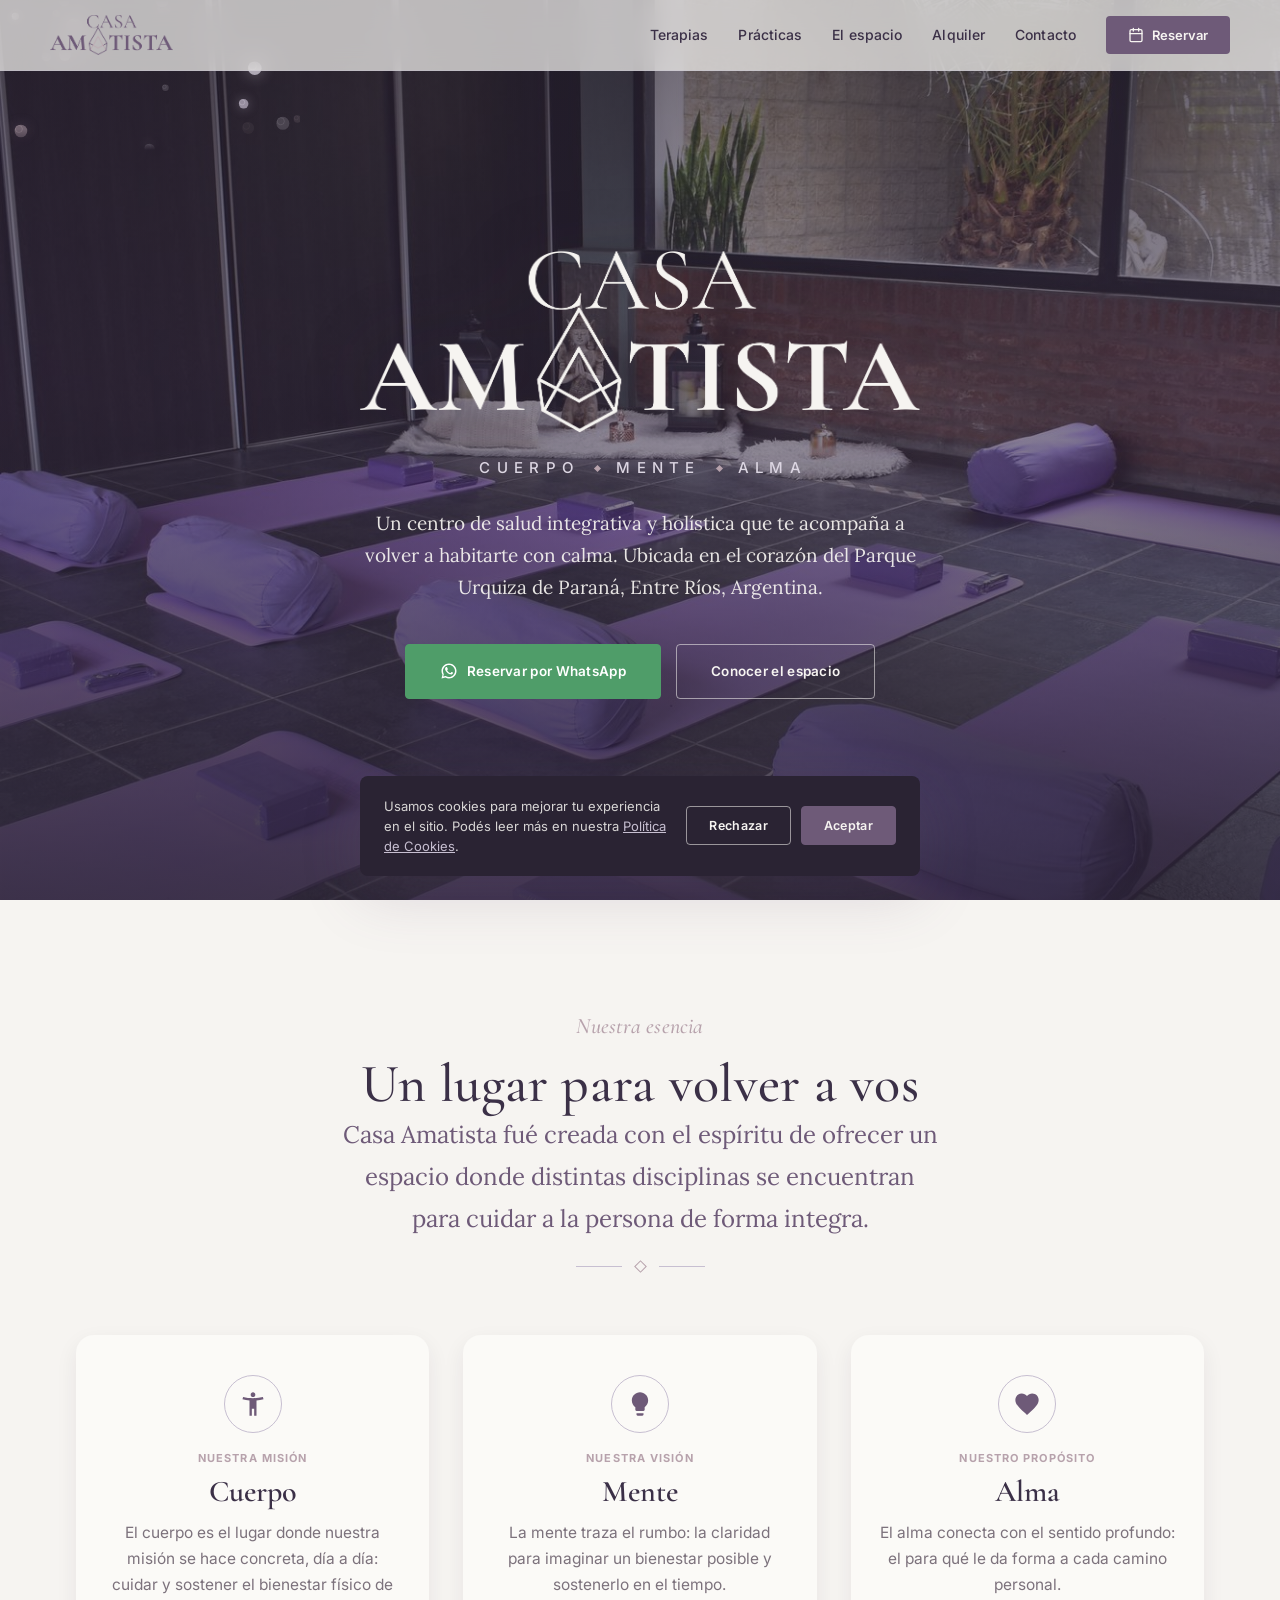
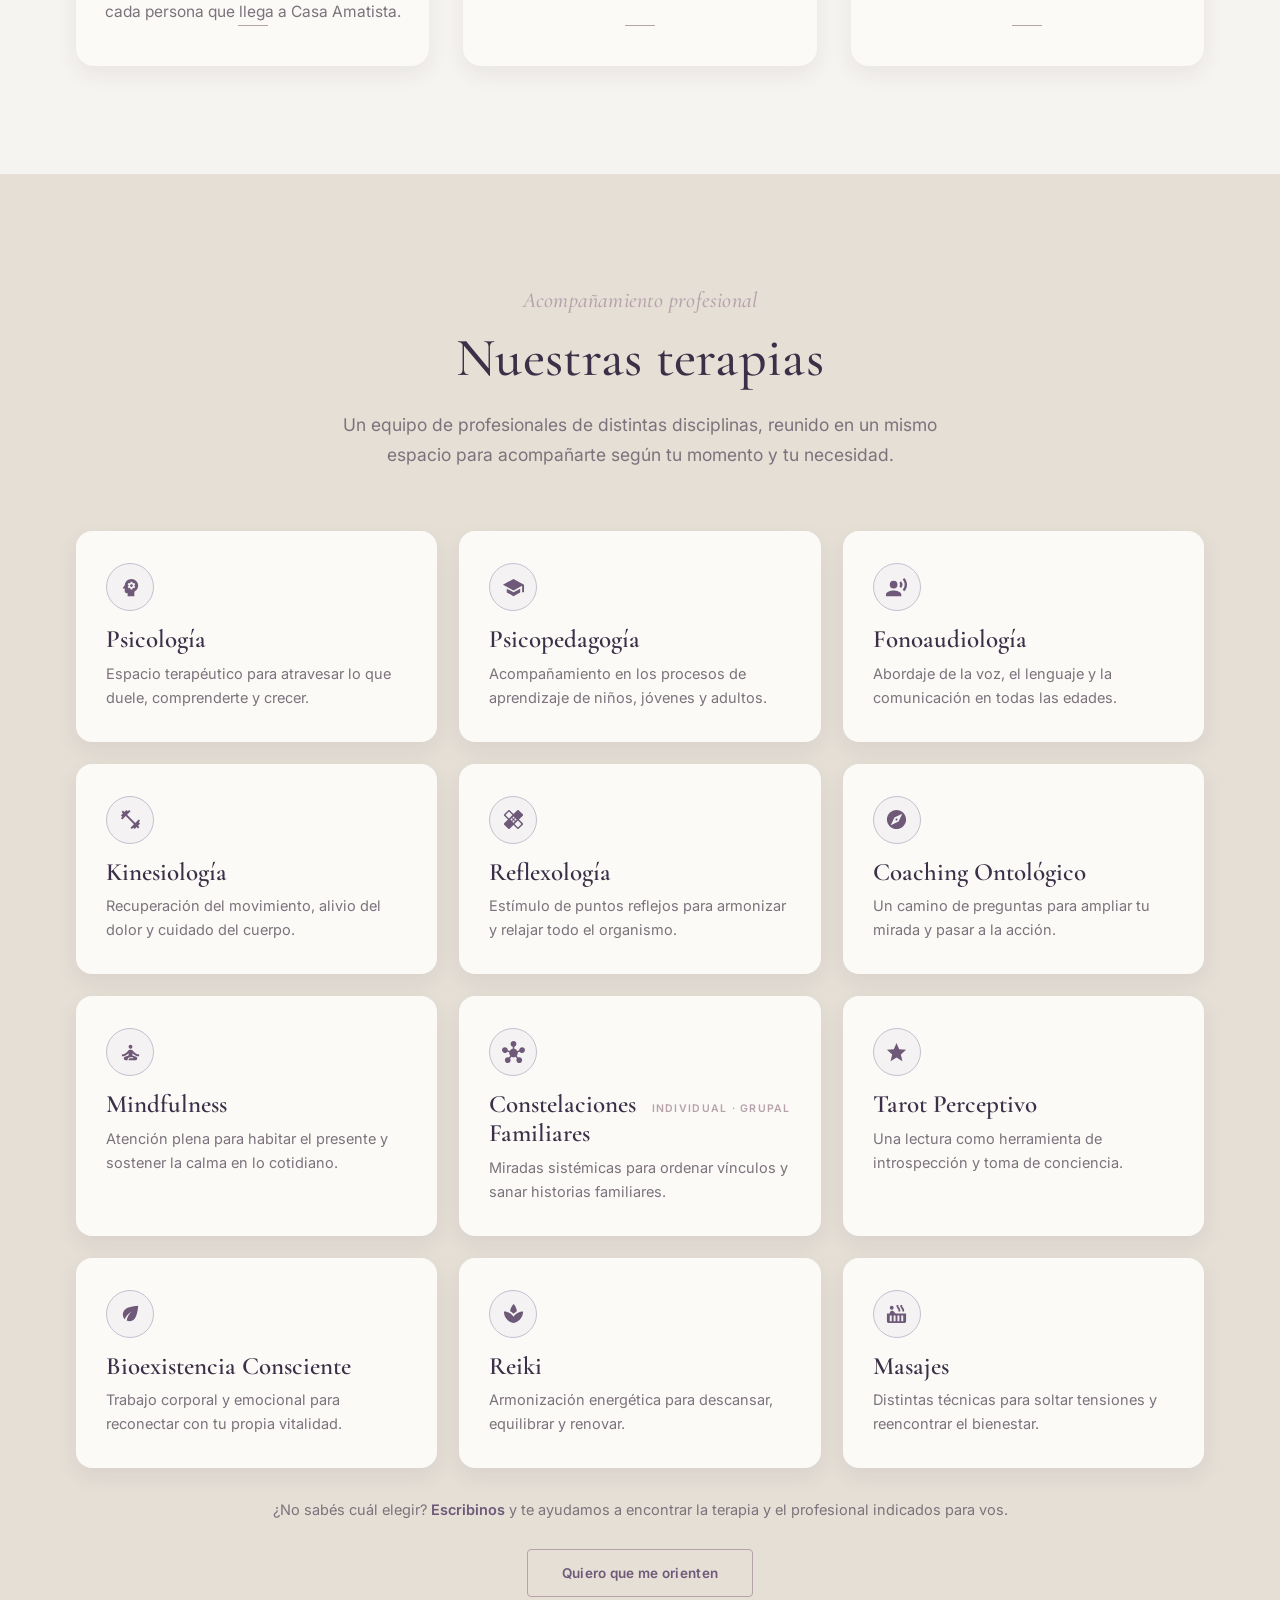
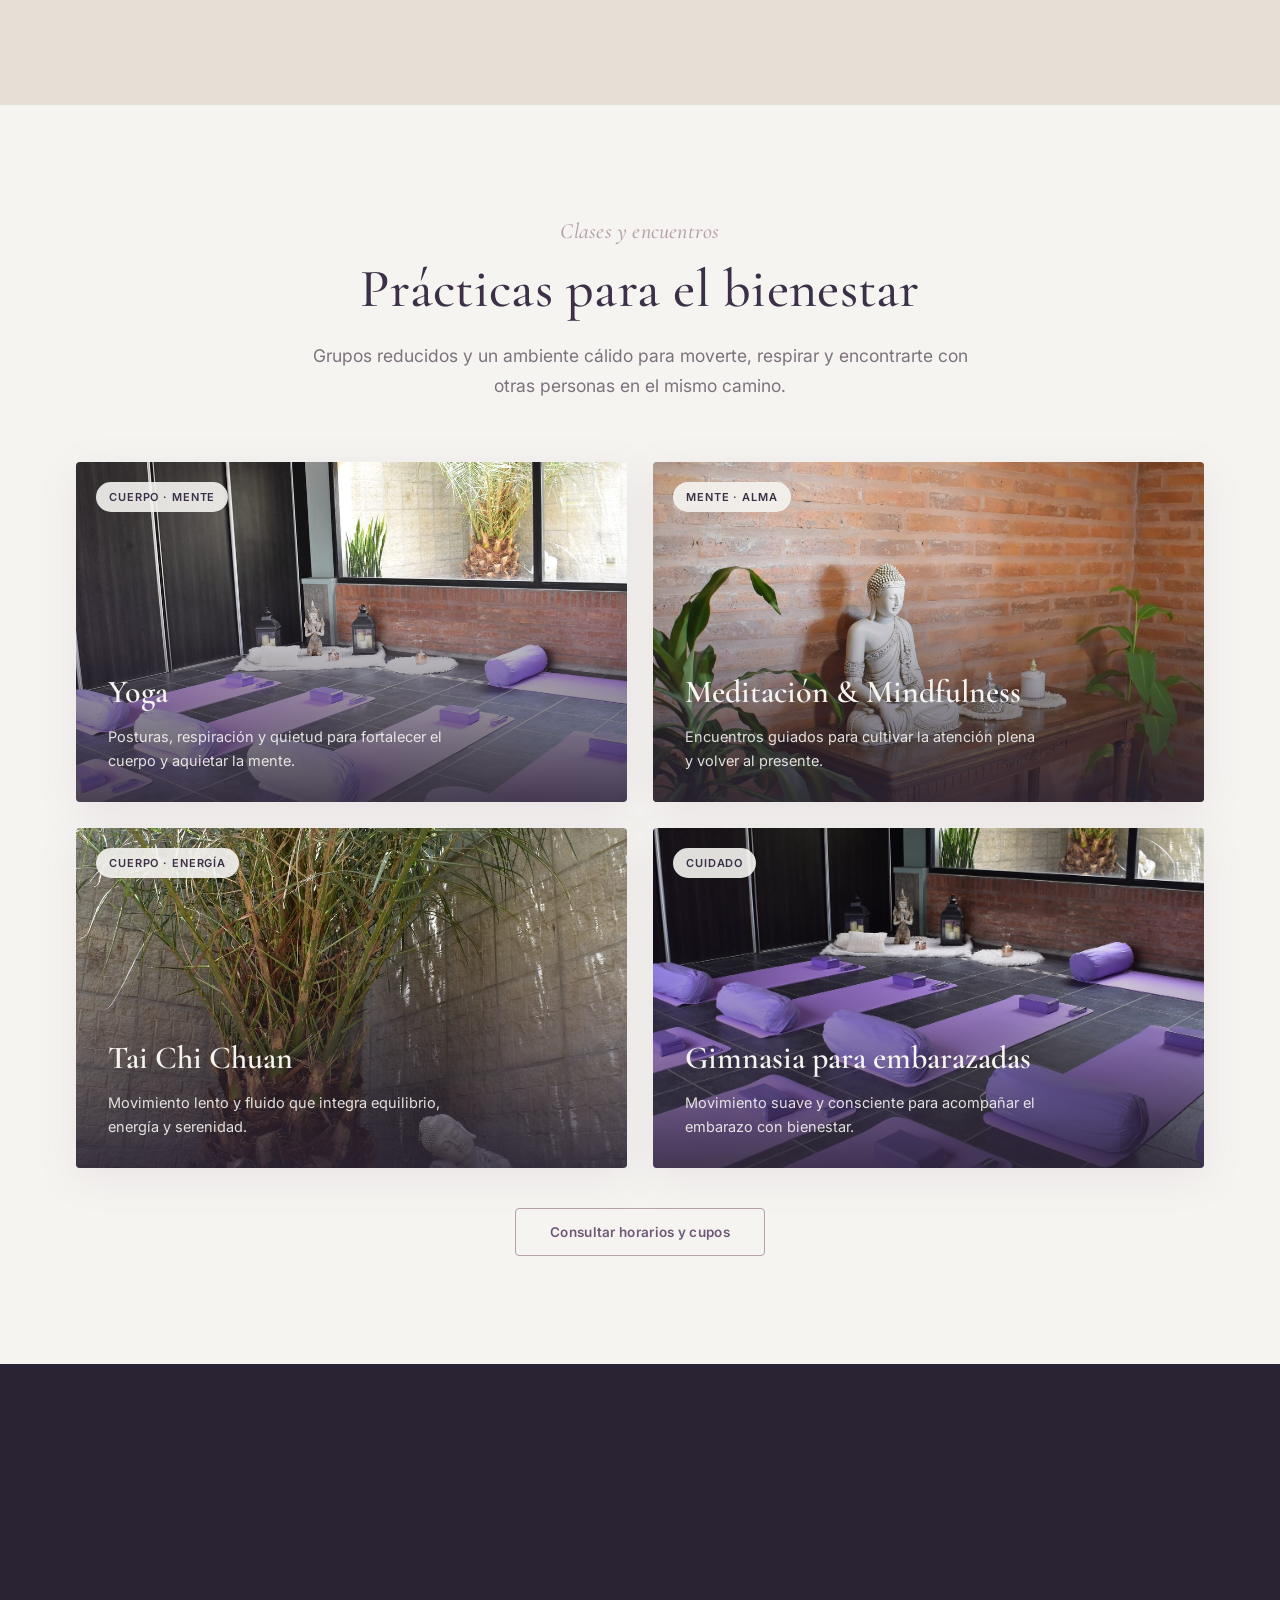
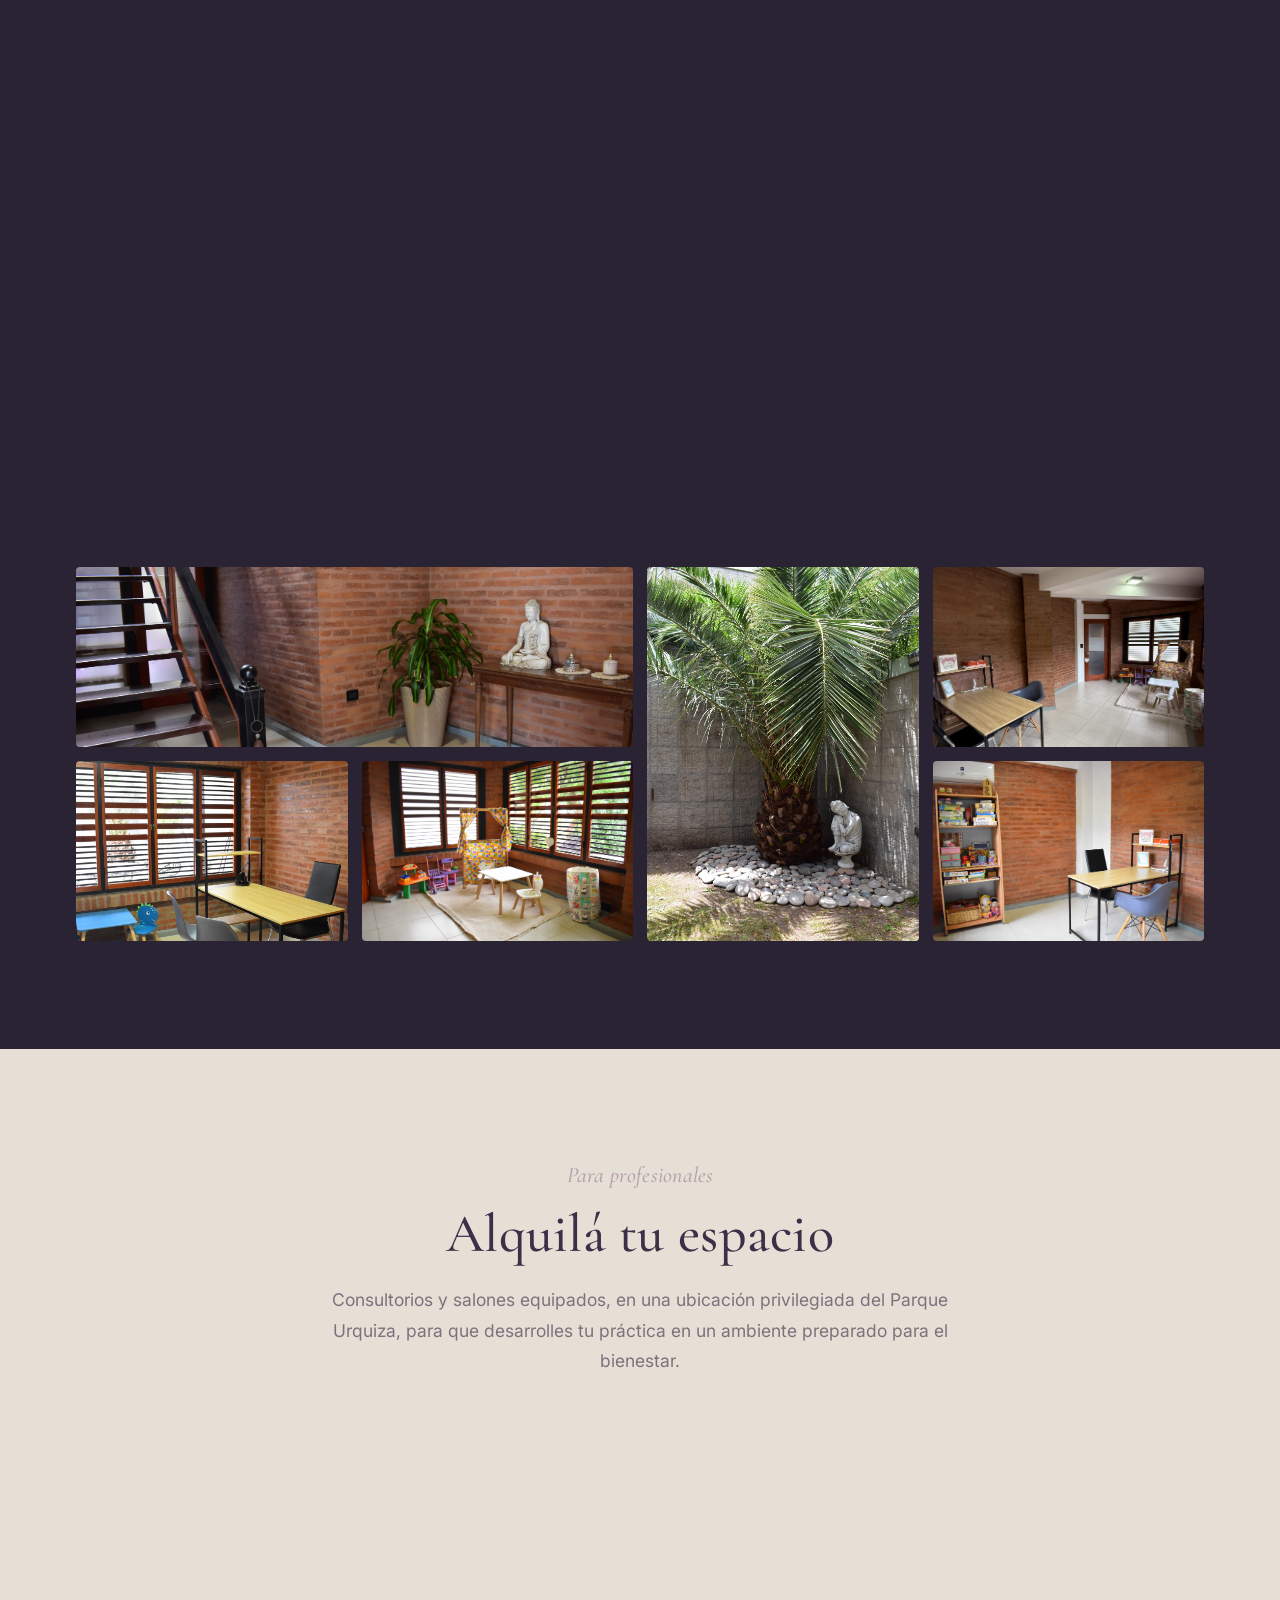
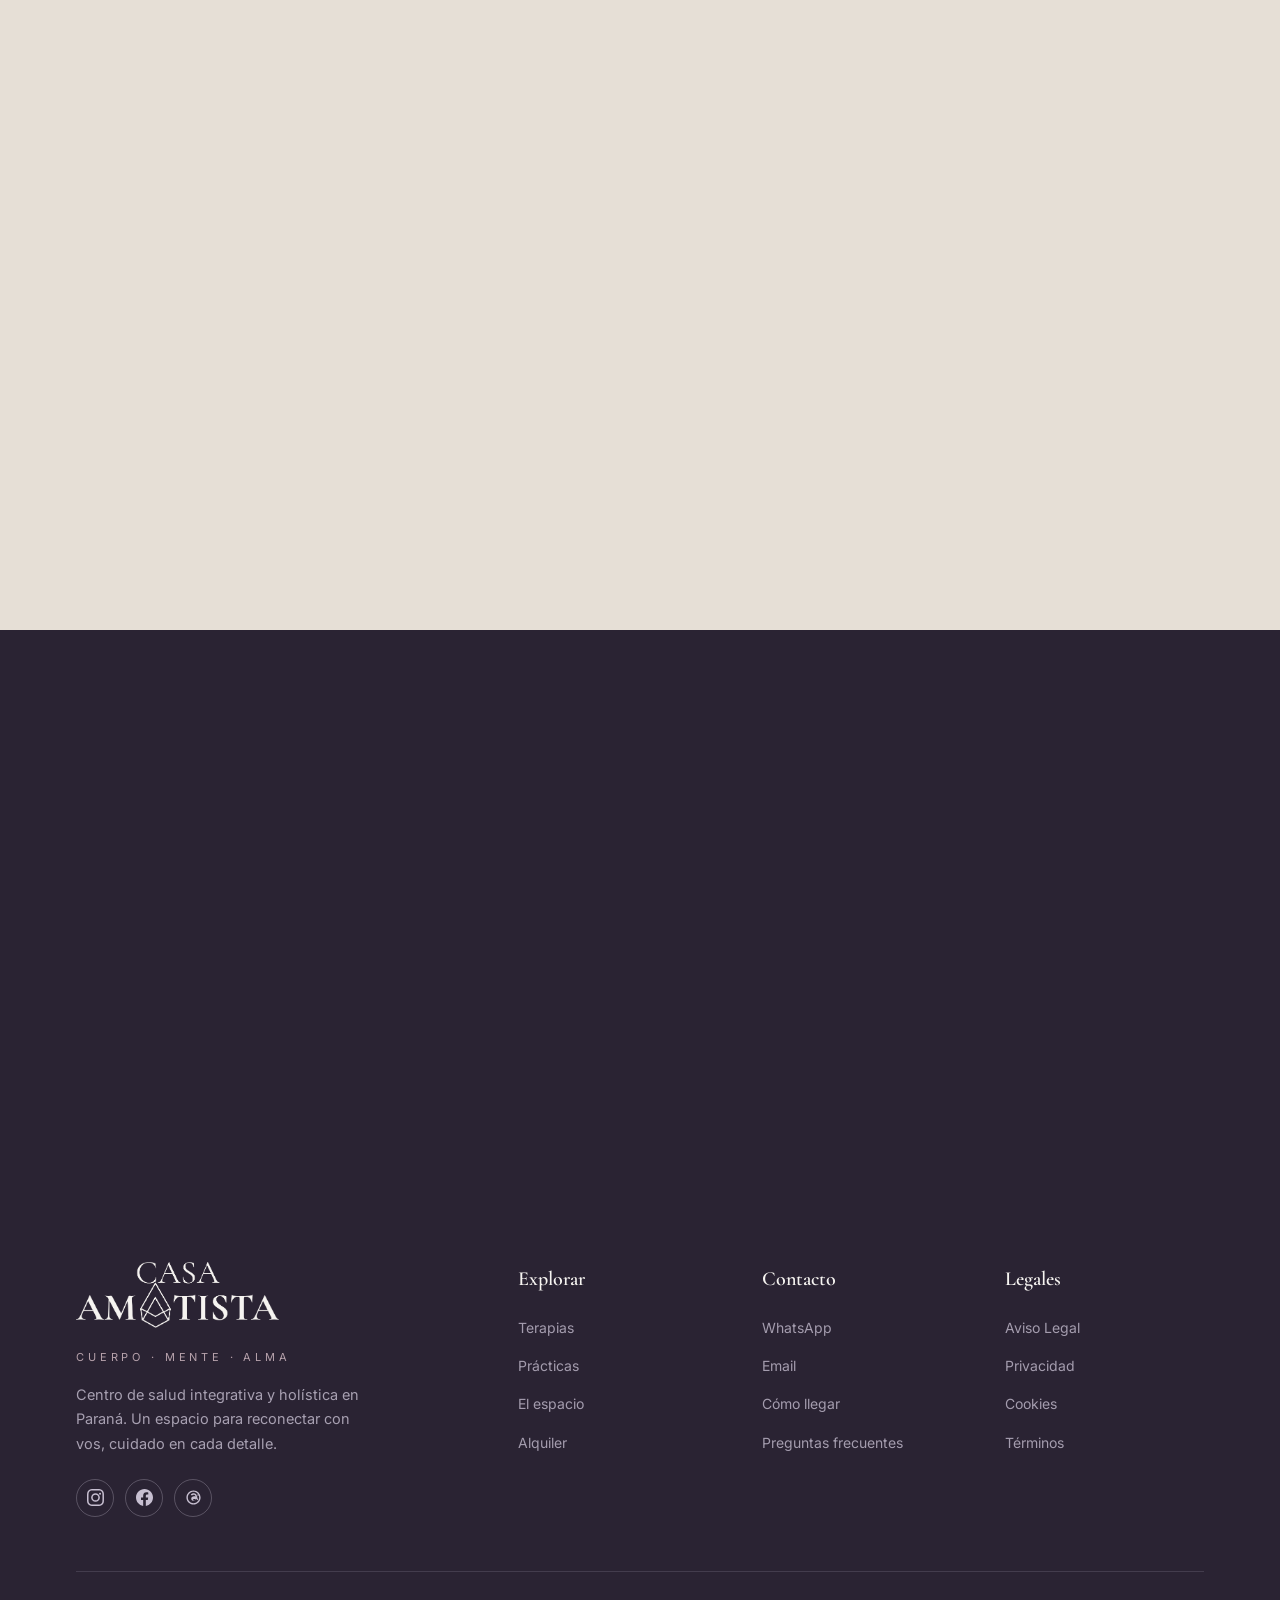
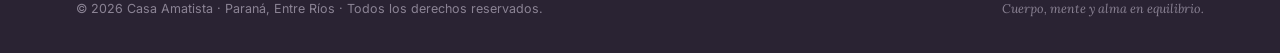
==== index.html @ 2249debf "Terapias con color de fondo unico y arreglar linea del eje que se veia como rectangulo" ====
﻿<!DOCTYPE html>
<html lang="es">
<head>
<meta charset="UTF-8">
<meta name="viewport" content="width=device-width, initial-scale=1.0">

<!-- SEO principal -->
<title>Casa Amatista · Centro de Salud Integrativa y Holística en Paraná</title>
<meta name="description" content="Casa Amatista es un espacio de salud integrativa y holística en Paraná, Entre Ríos. Terapias, yoga, meditación, tai chi y alquiler de consultorios y salones. Cuerpo · Mente · Alma.">
<meta name="author" content="Casa Amatista">
<meta name="robots" content="index, follow">
<link rel="canonical" href="https://casaamatista.org/">

<!-- Open Graph -->
<meta property="og:site_name" content="Casa Amatista">
<meta property="og:title" content="Casa Amatista · Salud Integrativa y Holística en Paraná">
<meta property="og:description" content="Un espacio para reconectar cuerpo, mente y alma. Terapias, prácticas y salones en Parque Urquiza, Paraná.">
<meta property="og:type" content="website">
<meta property="og:url" content="https://casaamatista.org/">
<meta property="og:image" content="https://casaamatista.org/assets/salon-yoga.jpg">
<meta property="og:locale" content="es_AR">

<meta name="twitter:card" content="summary_large_image">
<meta name="twitter:title" content="Casa Amatista · Salud Integrativa y Holística en Paraná">
<meta name="twitter:description" content="Un espacio para reconectar cuerpo, mente y alma. Paraná, Entre Ríos.">
<meta name="twitter:image" content="https://casaamatista.org/assets/salon-yoga.jpg">

<link rel="icon" type="image/png" href="assets/favicon.png">
<link rel="preconnect" href="https://fonts.googleapis.com">
<link rel="preconnect" href="https://fonts.gstatic.com" crossorigin>
<link href="https://fonts.googleapis.com/css2?family=Cormorant+Garamond:ital,wght@0,400;0,500;0,600;0,700;1,400;1,500&family=Lora:ital,wght@0,400;0,500;1,400;1,500&family=Inter:wght@400;500;600;700&display=swap" rel="stylesheet">
<link rel="stylesheet" href="styles.css?v=4">
<script src="https://challenges.cloudflare.com/turnstile/v0/api.js" async defer></script>

<!-- Datos estructurados -->
<script type="application/ld+json">
{
  "@context": "https://schema.org",
  "@type": ["LocalBusiness", "HealthAndBeautyBusiness"],
  "name": "Casa Amatista",
  "description": "Centro de salud integrativa y holística: terapias, prácticas (yoga, meditación, tai chi) y alquiler de consultorios y salones en Paraná, Entre Ríos.",
  "url": "https://casaamatista.org/",
  "logo": "https://casaamatista.org/assets/logo-violeta.png",
  "image": "https://casaamatista.org/assets/salon-yoga.jpg",
  "slogan": "Cuerpo · Mente · Alma",
  "telephone": "+5493434732062",
  "email": "info@casaamatista.org",
  "address": {
    "@type": "PostalAddress",
    "streetAddress": "De La Torre y Vera 1064, Parque Urquiza",
    "addressLocality": "Paraná",
    "addressRegion": "Entre Ríos",
    "addressCountry": "AR"
  },
  "areaServed": "Paraná, Entre Ríos, Argentina",
  "sameAs": [
    "https://www.instagram.com/casaamatista.parana",
    "https://www.facebook.com/casaamatista.parana",
    "https://www.threads.net/@casaamatista.parana"
  ]
}
</script>
</head>
<body>

<!-- ========== NAVBAR ========== -->
<header class="navbar" id="navbar">
  <div class="container nav-inner">
    <a href="#hero" class="nav-logo" aria-label="Casa Amatista · Inicio">
      <img src="assets/logo-violeta.png" alt="Casa Amatista">
    </a>
    <nav class="nav-links" id="navLinks" aria-label="Navegación principal">
      <a href="#terapias" class="nav-link">Terapias</a>
      <a href="#practicas" class="nav-link">Prácticas</a>
      <a href="#espacio" class="nav-link">El espacio</a>
      <a href="#alquiler" class="nav-link">Alquiler</a>
      <a href="#contacto" class="nav-link">Contacto</a>
      <button type="button" class="nav-cta js-open-contact" data-reason="reserva">
        <svg viewBox="0 0 24 24" fill="none" stroke="currentColor" stroke-width="2" stroke-linecap="round" stroke-linejoin="round"><rect x="3" y="4" width="18" height="18" rx="2"/><path d="M16 2v4M8 2v4M3 10h18"/></svg>
        Reservar
      </button>
    </nav>
    <button class="nav-toggle" id="navToggle" aria-label="Abrir menú"><span></span><span></span><span></span></button>
  </div>
</header>

<!-- ========== HERO ========== -->
<section class="hero" id="hero">
  <div class="hero-bg"><img src="assets/salon-yoga.jpg" alt="Sala de prácticas de Casa Amatista con esteras de yoga en tonos amatista"></div>
  <div class="hero-overlay"></div>
  <canvas id="petals" aria-hidden="true"></canvas>
  <div class="hero-inner">
    <img class="hero-logo" src="assets/logo-crema.png" alt="Casa Amatista">
    <div class="hero-tagline"><span>Cuerpo</span><i class="dot"></i><span>Mente</span><i class="dot"></i><span>Alma</span></div>
    <p class="hero-sub">Un centro de salud integrativa y holística que te acompaña a volver a habitarte con calma. Ubicada en el corazón del Parque Urquiza de Paraná, Entre Ríos, Argentina.</p>
    <div class="hero-ctas">
      <a class="btn btn-wa" href="https://wa.me/5493434732062?text=Hola%20Casa%20Amatista!%20Quisiera%20hacer%20una%20consulta." target="_blank" rel="noopener">
        <svg viewBox="0 0 24 24" fill="currentColor"><path d="M17.5 14.4c-.3-.2-1.7-.9-2-1-.3-.1-.5-.1-.6.2-.2.3-.7.9-.8 1-.2.2-.3.2-.6.1-.3-.2-1.2-.5-2.3-1.4-.9-.8-1.4-1.7-1.6-2-.2-.3 0-.5.1-.6.1-.1.3-.3.4-.5.1-.2.2-.3.3-.5.1-.2 0-.4 0-.5-.1-.2-.6-1.5-.9-2-.2-.5-.4-.4-.6-.4h-.5c-.2 0-.5.1-.7.3-.2.3-.9.9-.9 2.2 0 1.3.9 2.5 1.1 2.7.1.2 1.8 2.8 4.4 3.9.6.3 1.1.4 1.5.5.6.2 1.2.2 1.6.1.5-.1 1.5-.6 1.7-1.2.2-.6.2-1.1.2-1.2-.1-.1-.3-.2-.5-.3z"/><path d="M12 2C6.5 2 2 6.5 2 12c0 1.8.5 3.5 1.3 5L2 22l5.2-1.3c1.4.8 3.1 1.2 4.8 1.2 5.5 0 10-4.5 10-10S17.5 2 12 2zm0 18c-1.5 0-3-.4-4.3-1.2l-.3-.2-3.1.8.8-3-.2-.3C4.4 14.9 4 13.5 4 12c0-4.4 3.6-8 8-8s8 3.6 8 8-3.6 8-8 8z"/></svg>
        Reservar por WhatsApp
      </a>
      <a class="btn btn-ghost" href="#terapias">Conocer el espacio</a>
    </div>
  </div>
</section>

<!-- ========== FILOSOFÍA ========== -->
<section class="section filosofia" id="filosofia">
  <div class="container">
    <div class="head center reveal">
      <p class="eyebrow">Nuestra esencia</p>
      <h2 class="title">Un lugar para volver a vos</h2>
      <p class="lead-serif">Casa Amatista fué creada con el espíritu de ofrecer un espacio donde distintas disciplinas se encuentran para cuidar a la persona de forma integra.</p>
      <div class="divider-rombo" style="margin-top:22px"><span></span></div>
    </div>
    <div class="ejes">
      <button type="button" class="eje reveal" data-vmp="cuerpo">
        <div class="eje-mark"><svg viewBox="0 0 24 24" fill="currentColor"><path d="M20.5 6c-2.61.7-5.67 1-8.5 1s-5.89-.3-8.5-1L3 8c1.86.5 4 .83 6 1v13h2v-6h2v6h2V9c2-.17 4.14-.5 6-1l-.5-2zM12 6c1.1 0 2-.9 2-2s-.9-2-2-2-2 .9-2 2 .9 2 2 2z"/></svg></div>
        <span class="eje-badge">Nuestra Misión</span>
        <h3>Cuerpo</h3>
        <p>El cuerpo es el lugar donde nuestra misión se hace concreta, día a día: cuidar y sostener el bienestar físico de cada persona que llega a Casa Amatista. </p>
        <div class="eje-line"></div>
      </button>
      <button type="button" class="eje reveal" data-vmp="mente">
        <div class="eje-mark"><svg viewBox="0 0 24 24" fill="currentColor"><path d="M9 21c0 .5.4 1 1 1h4c.6 0 1-.5 1-1v-1H9v1zm3-19C8.1 2 5 5.1 5 9c0 2.4 1.2 4.5 3 5.7V17c0 .5.4 1 1 1h6c.6 0 1-.5 1-1v-2.3c1.8-1.3 3-3.4 3-5.7 0-3.9-3.1-7-7-7z"/></svg></div>
        <span class="eje-badge">Nuestra Visión</span>
        <h3>Mente</h3>
        <p>La mente traza el rumbo: la claridad para imaginar un bienestar posible y sostenerlo en el tiempo.</p>
        <div class="eje-line"></div>
      </button>
      <button type="button" class="eje reveal" data-vmp="alma">
        <div class="eje-mark"><svg viewBox="0 0 24 24" fill="currentColor"><path d="M12 21.35l-1.45-1.32C5.4 15.36 2 12.28 2 8.5 2 5.42 4.42 3 7.5 3c1.74 0 3.41.81 4.5 2.09C13.09 3.81 14.76 3 16.5 3 19.58 3 22 5.42 22 8.5c0 3.78-3.4 6.86-8.55 11.54L12 21.35z"/></svg></div>
        <span class="eje-badge">Nuestro Propósito</span>
        <h3>Alma</h3>
        <p>El alma conecta con el sentido profundo: el para qué le da forma a cada camino personal.</p>
        <div class="eje-line"></div>
      </button>
    </div>
  </div>
</section>

<!-- ========== TERAPIAS ========== -->
<section class="section section-tint" id="terapias">
  <div class="container">
    <div class="head center reveal">
      <p class="eyebrow">Acompañamiento profesional</p>
      <h2 class="title">Nuestras terapias</h2>
      <p class="lead">Un equipo de profesionales de distintas disciplinas, reunido en un mismo espacio para acompañarte según tu momento y tu necesidad.</p>
    </div>
    <div class="terapias-grid reveal">
      <button type="button" class="terapia" data-terapia="psicologia">
        <div class="terapia-icon"><svg viewBox="0 0 24 24" fill="currentColor"><path d="M13,8.57c-0.79,0-1.43,0.64-1.43,1.43s0.64,1.43,1.43,1.43s1.43-0.64,1.43-1.43S13.79,8.57,13,8.57z"/><path d="M13,3C9.25,3,6.2,5.94,6.02,9.64L4.1,12.2C3.85,12.53,4.09,13,4.5,13H6v3c0,1.1,0.9,2,2,2h1v3h7v-4.68c2.36-1.12,4-3.53,4-6.32C20,6.13,16.87,3,13,3z M16,10c0,0.13-0.01,0.26-0.02,0.39l0.83,0.66c0.08,0.06,0.1,0.16,0.05,0.25l-0.8,1.39c-0.05,0.09-0.16,0.12-0.24,0.09l-0.99-0.4c-0.21,0.16-0.43,0.29-0.67,0.39L14,13.83c-0.01,0.1-0.1,0.17-0.2,0.17h-1.6c-0.1,0-0.18-0.07-0.2-0.17l-0.15-1.06c-0.25-0.1-0.47-0.23-0.68-0.39l-0.99,0.4c-0.09,0.03-0.2,0-0.25-0.09l-0.8-1.39c-0.05-0.08-0.03-0.19,0.05-0.25l0.84-0.66C10.01,10.26,10,10.13,10,10c0-0.13,0.02-0.27,0.04-0.39L9.19,8.95c-0.08-0.06-0.1-0.16-0.05-0.26l0.8-1.38c0.05-0.09,0.15-0.12,0.24-0.09l1,0.4c0.2-0.15,0.43-0.29,0.67-0.39l0.15-1.06C12.02,6.07,12.1,6,12.2,6h1.6c0.1,0,0.18,0.07,0.2,0.17l0.15,1.06c0.24,0.1,0.46,0.23,0.67,0.39l1-0.4c0.09-0.03,0.2,0,0.24,0.09l0.8,1.38c0.05,0.09,0.03,0.2-0.05,0.26l-0.85,0.66C15.99,9.73,16,9.86,16,10z"/></svg></div>
        <div class="terapia-top"><h3>Psicología</h3></div>
        <p>Espacio terapéutico para atravesar lo que duele, comprenderte y crecer.</p>
      </button>
      <button type="button" class="terapia" data-terapia="psicopedagogia">
        <div class="terapia-icon"><svg viewBox="0 0 24 24" fill="currentColor"><path d="M5 13.18v4L12 21l7-3.82v-4L12 17l-7-3.82zM12 3L1 9l11 6 9-4.91V17h2V9L12 3z"/></svg></div>
        <div class="terapia-top"><h3>Psicopedagogía</h3></div>
        <p>Acompañamiento en los procesos de aprendizaje de niños, jóvenes y adultos.</p>
      </button>
      <button type="button" class="terapia" data-terapia="fonoaudiologia">
        <div class="terapia-icon"><svg viewBox="0 0 24 24" fill="currentColor"><circle cx="9" cy="9" r="4"/><path d="M9 15c-2.67 0-8 1.34-8 4v2h16v-2c0-2.66-5.33-4-8-4zm7.76-9.64l-1.68 1.69c.84 1.18.84 2.71 0 3.89l1.68 1.69c2.02-2.02 2.02-5.07 0-7.27zM20.07 2l-1.63 1.63c2.77 3.02 2.77 7.56 0 10.74L20.07 16c3.9-3.89 3.91-9.95 0-14z"/></svg></div>
        <div class="terapia-top"><h3>Fonoaudiología</h3></div>
        <p>Abordaje de la voz, el lenguaje y la comunicación en todas las edades.</p>
      </button>
      <button type="button" class="terapia" data-terapia="kinesiologia">
        <div class="terapia-icon"><svg viewBox="0 0 24 24" fill="currentColor"><path d="M20.57 14.86L22 13.43 20.57 12 17 15.57 8.43 7 12 3.43 10.57 2 9.14 3.43 7.71 2 5.57 4.14 4.14 2.71 2.71 4.14l1.43 1.43L2 7.71l1.43 1.43L2 10.57 3.43 12 7 8.43 15.57 17 12 20.57 13.43 22l1.43-1.43L16.29 22l2.14-2.14 1.43 1.43 1.43-1.43-1.43-1.43L22 16.29z"/></svg></div>
        <div class="terapia-top"><h3>Kinesiología</h3></div>
        <p>Recuperación del movimiento, alivio del dolor y cuidado del cuerpo.</p>
      </button>
      <button type="button" class="terapia" data-terapia="reflexologia">
        <div class="terapia-icon"><svg viewBox="0 0 24 24" fill="currentColor"><path d="M17.73 12.02l3.98-3.98c.39-.39.39-1.02 0-1.41l-4.34-4.34c-.39-.39-1.02-.39-1.41 0l-3.98 3.98L8 2.29C7.8 2.1 7.55 2 7.29 2c-.25 0-.51.1-.7.29L2.25 6.63c-.39.39-.39 1.02 0 1.41l3.98 3.98L2.25 16c-.39.39-.39 1.02 0 1.41l4.34 4.34c.39.39 1.02.39 1.41 0l3.98-3.98 3.98 3.98c.2.2.45.29.71.29.26 0 .51-.1.71-.29l4.34-4.34c.39-.39.39-1.02 0-1.41l-3.99-3.98zM12 9c.55 0 1 .45 1 1s-.45 1-1 1-1-.45-1-1 .45-1 1-1zm-4.71 1.96L3.66 7.34l3.63-3.63 3.62 3.62-3.62 3.63zM10 13c-.55 0-1-.45-1-1s.45-1 1-1 1 .45 1 1-.45 1-1 1zm2 2c-.55 0-1-.45-1-1s.45-1 1-1 1 .45 1 1-.45 1-1 1zm2-4c.55 0 1 .45 1 1s-.45 1-1 1-1-.45-1-1 .45-1 1-1zm2.66 9.34l-3.63-3.62 3.63-3.63 3.62 3.62-3.62 3.63z"/></svg></div>
        <div class="terapia-top"><h3>Reflexología</h3></div>
        <p>Estímulo de puntos reflejos para armonizar y relajar todo el organismo.</p>
      </button>
      <button type="button" class="terapia" data-terapia="coaching">
        <div class="terapia-icon"><svg viewBox="0 0 24 24" fill="currentColor"><path d="M12 10.9c-.61 0-1.1.49-1.1 1.1s.49 1.1 1.1 1.1c.61 0 1.1-.49 1.1-1.1s-.49-1.1-1.1-1.1zM12 2C6.48 2 2 6.48 2 12s4.48 10 10 10 10-4.48 10-10S17.52 2 12 2zm2.19 12.19L6 18l3.81-8.19L18 6l-3.81 8.19z"/></svg></div>
        <div class="terapia-top"><h3>Coaching Ontológico</h3></div>
        <p>Un camino de preguntas para ampliar tu mirada y pasar a la acción.</p>
      </button>
      <button type="button" class="terapia" data-terapia="mindfulness">
        <div class="terapia-icon"><svg viewBox="0 0 24 24" fill="currentColor"><circle cx="12" cy="6" r="2"/><path d="M21,16v-2c-2.24,0-4.16-0.96-5.6-2.68l-1.34-1.6C13.68,9.26,13.12,9,12.53,9h-1.05c-0.59,0-1.15,0.26-1.53,0.72l-1.34,1.6C7.16,13.04,5.24,14,3,14v2c2.77,0,5.19-1.17,7-3.25V15l-3.88,1.55C5.45,16.82,5,17.48,5,18.21C5,19.2,5.8,20,6.79,20H9v-0.5c0-1.38,1.12-2.5,2.5-2.5h3c0.28,0,0.5,0.22,0.5,0.5S14.78,18,14.5,18h-3c-0.83,0-1.5,0.67-1.5,1.5V20h7.21C18.2,20,19,19.2,19,18.21c0-0.73-0.45-1.39-1.12-1.66L14,15v-2.25C15.81,14.83,18.23,16,21,16z"/></svg></div>
        <div class="terapia-top"><h3>Mindfulness</h3></div>
        <p>Atención plena para habitar el presente y sostener la calma en lo cotidiano.</p>
      </button>
      <button type="button" class="terapia" data-terapia="constelaciones">
        <div class="terapia-icon"><svg viewBox="0 0 24 24" fill="currentColor"><path d="M8.4,18.2C8.78,18.7,9,19.32,9,20c0,1.66-1.34,3-3,3s-3-1.34-3-3s1.34-3,3-3c0.44,0,0.85,0.09,1.23,0.26l1.41-1.77c-0.92-1.03-1.29-2.39-1.09-3.69l-2.03-0.68C4.98,11.95,4.06,12.5,3,12.5c-1.66,0-3-1.34-3-3s1.34-3,3-3s3,1.34,3,3c0,0.07,0,0.14-0.01,0.21l2.03,0.68c0.64-1.21,1.82-2.09,3.22-2.32l0-2.16C9.96,5.57,9,4.4,9,3c0-1.66,1.34-3,3-3s3,1.34,3,3c0,1.4-0.96,2.57-2.25,2.91v2.16c1.4,0.23,2.58,1.11,3.22,2.32l2.03-0.68C18,9.64,18,9.57,18,9.5c0-1.66,1.34-3,3-3s3,1.34,3,3s-1.34,3-3,3c-1.06,0-1.98-0.55-2.52-1.37l-2.03,0.68c0.2,1.29-0.16,2.65-1.09,3.69l1.41,1.77C17.15,17.09,17.56,17,18,17c1.66,0,3,1.34,3,3s-1.34,3-3,3s-3-1.34-3-3c0-0.68,0.22-1.3,0.6-1.8l-1.41-1.77c-1.35,0.75-3.01,0.76-4.37,0L8.4,18.2z"/></svg></div>
        <div class="terapia-top"><h3>Constelaciones Familiares</h3><span class="modo">Individual · Grupal</span></div>
        <p>Miradas sistémicas para ordenar vínculos y sanar historias familiares.</p>
      </button>
      <button type="button" class="terapia" data-terapia="tarot">
        <div class="terapia-icon"><svg viewBox="0 0 24 24" fill="currentColor"><path d="M12 17.27L18.18 21l-1.64-7.03L22 9.24l-7.19-.61L12 2 9.19 8.63 2 9.24l5.46 4.73L5.82 21z"/></svg></div>
        <div class="terapia-top"><h3>Tarot Perceptivo</h3></div>
        <p>Una lectura como herramienta de introspección y toma de conciencia.</p>
      </button>
      <button type="button" class="terapia" data-terapia="bioexistencia">
        <div class="terapia-icon"><svg viewBox="0 0 24 24" fill="currentColor"><path d="M6.05,8.05c-2.73,2.73-2.73,7.15-0.02,9.88c1.47-3.4,4.09-6.24,7.36-7.93c-2.77,2.34-4.71,5.61-5.39,9.32c2.6,1.23,5.8,0.78,7.95-1.37C19.43,14.47,20,4,20,4S9.53,4.57,6.05,8.05z"/></svg></div>
        <div class="terapia-top"><h3>Bioexistencia Consciente</h3></div>
        <p>Trabajo corporal y emocional para reconectar con tu propia vitalidad.</p>
      </button>
      <button type="button" class="terapia" data-terapia="reiki">
        <div class="terapia-icon"><svg viewBox="0 0 24 24" fill="currentColor"><path d="M8.55 12c-1.07-.71-2.25-1.27-3.53-1.61 1.28.34 2.46.9 3.53 1.61zm10.43-1.61c-1.29.34-2.49.91-3.57 1.64 1.08-.73 2.28-1.3 3.57-1.64z"/><path d="M15.49 9.63c-.18-2.79-1.31-5.51-3.43-7.63-2.14 2.14-3.32 4.86-3.55 7.63 1.28.68 2.46 1.56 3.49 2.63 1.03-1.06 2.21-1.94 3.49-2.63zm-6.5 2.65c-.14-.1-.3-.19-.45-.29.15.11.31.19.45.29zm6.42-.25c-.13.09-.27.16-.4.26.13-.1.27-.17.4-.26zM12 15.45C9.85 12.17 6.18 10 2 10c0 5.32 3.36 9.82 8.03 11.49.63.23 1.29.4 1.97.51.68-.12 1.33-.29 1.97-.51C18.64 19.82 22 15.32 22 10c-4.18 0-7.85 2.17-10 5.45z"/></svg></div>
        <div class="terapia-top"><h3>Reiki</h3></div>
        <p>Armonización energética para descansar, equilibrar y renovar.</p>
      </button>
      <button type="button" class="terapia" data-terapia="masajes">
        <div class="terapia-icon"><svg viewBox="0 0 24 24" fill="currentColor"><circle cx="7" cy="6" r="2"/><path d="M11.15 12c-.31-.22-.59-.46-.82-.72l-1.4-1.55c-.19-.21-.43-.38-.69-.5-.29-.14-.62-.23-.96-.23h-.03C6.01 9 5 10.01 5 11.25V12H2v8c0 1.1.9 2 2 2h16c1.1 0 2-.9 2-2v-8H11.15zM7 20H5v-6h2v6zm4 0H9v-6h2v6zm4 0h-2v-6h2v6zm4 0h-2v-6h2v6zm-.35-14.14l-.07-.07c-.57-.62-.82-1.41-.67-2.2L18 3h-1.89l-.06.43c-.2 1.36.27 2.71 1.3 3.72l.07.06c.57.62.82 1.41.67 2.2l-.11.59h1.91l.06-.43c.21-1.36-.27-2.71-1.3-3.71zm-4 0l-.07-.07c-.57-.62-.82-1.41-.67-2.2L14 3h-1.89l-.06.43c-.2 1.36.27 2.71 1.3 3.72l.07.06c.57.62.82 1.41.67 2.2l-.11.59h1.91l.06-.43c.21-1.36-.27-2.71-1.3-3.71z"/></svg></div>
        <div class="terapia-top"><h3>Masajes</h3></div>
        <p>Distintas técnicas para soltar tensiones y reencontrar el bienestar.</p>
      </button>
    </div>
    <p class="terapias-note">¿No sabés cuál elegir? <strong>Escribinos</strong> y te ayudamos a encontrar la terapia y el profesional indicados para vos.</p>
    <div class="center" style="margin-top:26px">
      <button type="button" class="btn btn-outline js-open-contact" data-reason="terapia">Quiero que me orienten</button>
    </div>
  </div>
</section>

<!-- ========== PRÁCTICAS ========== -->
<section class="section practicas" id="practicas">
  <div class="container">
    <div class="head center reveal">
      <p class="eyebrow">Clases y encuentros</p>
      <h2 class="title">Prácticas para el bienestar</h2>
      <p class="lead">Grupos reducidos y un ambiente cálido para moverte, respirar y encontrarte con otras personas en el mismo camino.</p>
    </div>
    <div class="practicas-grid reveal">
      <article class="practica">
        <img src="assets/salon-yoga-2.jpg" alt="Sala de yoga de Casa Amatista">
        <span class="practica-tag">Cuerpo · Mente</span>
        <div class="practica-body">
          <h3>Yoga</h3>
          <p>Posturas, respiración y quietud para fortalecer el cuerpo y aquietar la mente.</p>
        </div>
      </article>
      <article class="practica">
        <img src="assets/buda.jpg" alt="Rincón de meditación con figura de Buda">
        <span class="practica-tag">Mente · Alma</span>
        <div class="practica-body">
          <h3>Meditación &amp; Mindfulness</h3>
          <p>Encuentros guiados para cultivar la atención plena y volver al presente.</p>
        </div>
      </article>
      <article class="practica">
        <img src="assets/patio-zen-2.jpg" alt="Patio Zen de Casa Amatista">
        <span class="practica-tag">Cuerpo · Energía</span>
        <div class="practica-body">
          <h3>Tai Chi Chuan</h3>
          <p>Movimiento lento y fluido que integra equilibrio, energía y serenidad.</p>
        </div>
      </article>
      <article class="practica">
        <img src="assets/salon-yoga.jpg" alt="Salón amplio de Casa Amatista para prácticas">
        <span class="practica-tag">Cuidado</span>
        <div class="practica-body">
          <h3>Gimnasia para embarazadas</h3>
          <p>Movimiento suave y consciente para acompañar el embarazo con bienestar.</p>
        </div>
      </article>
    </div>
    <div class="center" style="margin-top:40px">
      <button type="button" class="btn btn-outline js-open-contact" data-reason="practica">Consultar horarios y cupos</button>
    </div>
  </div>
</section>

<!-- ========== EL ESPACIO ========== -->
<section class="section section-dark espacio" id="espacio">
  <div class="container">
    <div class="espacio-intro">
      <div class="reveal">
        <p class="eyebrow">El espacio</p>
        <h2 class="title">Una casa creada para el encuentro</h2>
        <p class="lead">Paredes de ladrillo, luz natural, plantas y rincones de meditación. Cada ambiente de Casa Amatista fue cuidado para que se sientan en calma desde que llegan. Nuestro Patio Zen invita a la pausa.</p>
        <div class="hero-ctas" style="margin-top:32px">
          <a href="https://wa.me/5493434732062?text=Hola!%20Quisiera%20conocer%20Casa%20Amatista." target="_blank" rel="noopener" class="btn btn-ghost">Agendá una visita</a>
        </div>
      </div>
      <figure class="espacio-feature reveal">
        <img src="assets/diosa.jpg" alt="Rincón espiritual con figura en actitud de oración y velas">
        <figcaption>Rincones para respirar, dentro de la casa.</figcaption>
      </figure>
    </div>
    <div class="gallery reveal">
      <figure class="wide">
        <img src="assets/hall-buda.jpg" alt="Hall de entrada de Casa Amatista con escalera y consola con figura de Buda">
        <figcaption>Hall de entrada</figcaption>
      </figure>
      <figure class="tall">
        <img src="assets/patio-zen-1.jpg" alt="Patio Zen con palmera y camino de piedras">
        <figcaption>Patio Zen</figcaption>
      </figure>
      <figure>
        <img src="assets/consultorio-a1.jpg" alt="Consultorio de Casa Amatista">
        <figcaption>Consultorio</figcaption>
      </figure>
      <figure>
        <img src="assets/consultorio-b1.jpg" alt="Oficina de Casa Amatista">
        <figcaption>Oficina profesional</figcaption>
      </figure>
      <figure>
        <img src="assets/rincon-infantil.jpg" alt="Rincón infantil de Casa Amatista con teatro de marionetas y mesa de juegos">
        <figcaption>Rincón infantil</figcaption>
      </figure>
      <figure>
        <img src="assets/consultorio-juegos.jpg" alt="Consultorio equipado con juegos didácticos para psicopedagogía">
        <figcaption>Espacio de aprendizaje</figcaption>
      </figure>
    </div>
  </div>
</section>

<!-- ========== ALQUILER ========== -->
<section class="section section-tint alquiler" id="alquiler">
  <div class="container">
    <div class="head center reveal">
      <p class="eyebrow">Para profesionales</p>
      <h2 class="title">Alquilá tu espacio</h2>
      <p class="lead">Consultorios y salones equipados, en una ubicación privilegiada del Parque Urquiza, para que desarrolles tu práctica en un ambiente preparado para el bienestar.</p>
    </div>
    <div class="alquiler-grid reveal">
      <article class="oferta">
        <div class="oferta-photo">
          <img src="assets/consultorio-a2.jpg" alt="Consultorio para alquilar en Casa Amatista">
          <span>Consultorios &amp; Oficinas</span>
        </div>
        <div class="oferta-body">
          <h3>Consultorios por módulos</h3>
          <p>Dos consultorios y oficinas ideales para terapeutas, psicólogos y profesionales de la salud.</p>
          <ul class="oferta-list">
            <li>Ambientes cálidos, luminosos y climatizados</li>
            <li>Mobiliario listo para atender y sala de espera</li>
            <li>Espacio para atención individual y de niñez</li>
          </ul>
          <div class="oferta-foot">
            <p class="oferta-modo">Alquiler por <strong>módulos de 5 hs</strong></p>
            <button type="button" class="btn btn-outline btn-sm js-open-contact" data-reason="alquiler">Consultar</button>
          </div>
        </div>
      </article>
      <article class="oferta">
        <div class="oferta-photo">
          <img src="assets/salon-yoga-2.jpg" alt="Salón para clases y talleres en Casa Amatista">
          <span>Salones</span>
        </div>
        <div class="oferta-body">
          <h3>Salones para clases y talleres</h3>
          <p>Dos salones (Salón Chico y Salón Grande) para clases, talleres y formaciones.</p>
          <ul class="oferta-list">
            <li>Ideales para yoga, meditación, mindfulness y tai chi</li>
            <li>Aptos para talleres, capacitaciones y encuentros grupales</li>
            <li>Ambientación serena y elementos de práctica disponibles</li>
          </ul>
          <div class="oferta-foot">
            <p class="oferta-modo">Alquiler · <strong>según cada propuesta</strong></p>
            <button type="button" class="btn btn-outline btn-sm js-open-contact" data-reason="alquiler">Consultar</button>
          </div>
        </div>
      </article>
    </div>
  </div>
</section>

<!-- ========== CONTACTO ========== -->
<section class="section contacto" id="contacto">
  <div class="container">
    <div class="head center reveal">
      <p class="eyebrow">Estamos cerca</p>
      <h2 class="title">Vení a conocernos</h2>
      <p class="lead">Escribinos por WhatsApp o acercate. Con gusto respondemos tus consultas y coordinamos tu turno o visita.</p>
    </div>
    <div class="contacto-grid reveal">
      <div class="contacto-info">
        <div class="contacto-list">
          <div class="ci-item">
            <span class="ci-icon"><svg viewBox="0 0 24 24" fill="none" stroke="currentColor" stroke-width="1.8"><path d="M21 10c0 6-9 12-9 12s-9-6-9-12a9 9 0 1 1 18 0z"/><circle cx="12" cy="10" r="3"/></svg></span>
            <div>
              <h4>Dirección</h4>
              <p>De La Torre y Vera 1064<br>Parque Urquiza · Paraná, Entre Ríos</p>
            </div>
          </div>
          <div class="ci-item">
            <span class="ci-icon"><svg viewBox="0 0 24 24" fill="currentColor"><path d="M12 2C6.5 2 2 6.5 2 12c0 1.8.5 3.5 1.3 5L2 22l5.2-1.3c1.4.8 3.1 1.2 4.8 1.2 5.5 0 10-4.5 10-10S17.5 2 12 2zm5.5 12.4c-.3-.2-1.7-.9-2-1-.3-.1-.5-.1-.6.2-.2.3-.7.9-.8 1-.2.2-.3.2-.6.1-.3-.2-1.2-.5-2.3-1.4-.9-.8-1.4-1.7-1.6-2-.2-.3 0-.5.1-.6.1-.1.3-.3.4-.5.1-.2.1-.3.2-.5v-.5c0-.2-.6-1.5-.9-2-.2-.5-.4-.4-.6-.4h-.5c-.2 0-.5.1-.7.3-.2.3-.9.9-.9 2.2 0 1.3.9 2.5 1.1 2.7.1.2 1.8 2.8 4.4 3.9.6.3 1.1.4 1.5.5.6.2 1.2.2 1.6.1.5-.1 1.5-.6 1.7-1.2.2-.6.2-1.1.2-1.2-.1-.1-.3-.2-.5-.3z"/></svg></span>
            <div>
              <h4>WhatsApp</h4>
              <a href="https://wa.me/5493434732062?text=Hola%20Casa%20Amatista!%20Quisiera%20hacer%20una%20consulta." target="_blank" rel="noopener">+54 9 343 473 2062</a>
            </div>
          </div>
          <div class="ci-item">
            <span class="ci-icon"><svg viewBox="0 0 24 24" fill="none" stroke="currentColor" stroke-width="1.8"><rect x="3" y="5" width="18" height="14" rx="2"/><path d="m3 7 9 6 9-6"/></svg></span>
            <div>
              <h4>Email</h4>
              <a href="mailto:info@casaamatista.org">info@casaamatista.org</a>
            </div>
          </div>
        </div>
        <div class="hero-ctas" style="justify-content:flex-start; margin-bottom:28px">
          <a class="btn btn-wa" href="https://wa.me/5493434732062?text=Hola%20Casa%20Amatista!%20Quisiera%20hacer%20una%20consulta." target="_blank" rel="noopener">Escribir por WhatsApp</a>
          <button type="button" class="btn btn-outline js-open-contact" data-reason="general">Enviar un mensaje</button>
        </div>
        <div class="contacto-social" aria-label="Redes de Casa Amatista">
          <a href="https://www.instagram.com/casaamatista.parana" target="_blank" rel="noopener" aria-label="Instagram">
            <svg viewBox="0 0 24 24" fill="currentColor"><path d="M12 2.16c3.2 0 3.58.01 4.85.07 1.17.05 1.8.25 2.23.41.56.22.96.48 1.38.9.42.42.68.82.9 1.38.16.42.36 1.06.41 2.23.06 1.27.07 1.65.07 4.85s-.01 3.58-.07 4.85c-.05 1.17-.25 1.8-.41 2.23a3.7 3.7 0 0 1-.9 1.38 3.7 3.7 0 0 1-1.38.9c-.42.16-1.06.36-2.23.41-1.27.06-1.65.07-4.85.07s-3.58-.01-4.85-.07c-1.17-.05-1.8-.25-2.23-.41a3.7 3.7 0 0 1-1.38-.9 3.7 3.7 0 0 1-.9-1.38c-.16-.42-.36-1.06-.41-2.23C2.17 15.58 2.16 15.2 2.16 12s.01-3.58.07-4.85c.05-1.17.25-1.8.41-2.23.22-.56.48-.96.9-1.38.42-.42.82-.68 1.38-.9.42-.16 1.06-.36 2.23-.41C8.42 2.17 8.8 2.16 12 2.16M12 0C8.74 0 8.33.01 7.05.07 5.78.13 4.9.33 4.14.63c-.79.31-1.46.72-2.12 1.38C1.35 2.68.94 3.35.63 4.14.33 4.9.13 5.78.07 7.05.01 8.33 0 8.74 0 12s.01 3.67.07 4.95c.06 1.27.26 2.15.56 2.91.31.79.72 1.46 1.38 2.12.66.66 1.33 1.07 2.12 1.38.76.3 1.64.5 2.91.56C8.33 23.99 8.74 24 12 24s3.67-.01 4.95-.07c1.27-.06 2.15-.26 2.91-.56a5.9 5.9 0 0 0 2.12-1.38 5.9 5.9 0 0 0 1.38-2.12c.3-.76.5-1.64.56-2.91.06-1.28.07-1.69.07-4.95s-.01-3.67-.07-4.95c-.06-1.27-.26-2.15-.56-2.91a5.9 5.9 0 0 0-1.38-2.12A5.9 5.9 0 0 0 19.86.63c-.76-.3-1.64-.5-2.91-.56C15.67.01 15.26 0 12 0zm0 5.84a6.16 6.16 0 1 0 0 12.32 6.16 6.16 0 0 0 0-12.32zM12 16a4 4 0 1 1 0-8 4 4 0 0 1 0 8zm6.41-10.85a1.44 1.44 0 1 0 0 2.88 1.44 1.44 0 0 0 0-2.88z"/></svg>
          </a>
          <a href="https://www.facebook.com/casaamatista.parana" target="_blank" rel="noopener" aria-label="Facebook">
            <svg viewBox="0 0 24 24" fill="currentColor"><path d="M24 12.07C24 5.4 18.63 0 12 0S0 5.4 0 12.07C0 18.1 4.39 23.1 10.13 24v-8.44H7.08v-3.49h3.05V9.41c0-3.02 1.79-4.7 4.53-4.7 1.31 0 2.68.24 2.68.24v2.97h-1.51c-1.49 0-1.96.93-1.96 1.89v2.26h3.33l-.53 3.49h-2.8V24C19.61 23.1 24 18.1 24 12.07z"/></svg>
          </a>
          <a href="https://www.threads.net/@casaamatista.parana" target="_blank" rel="noopener" aria-label="Threads">
            <svg viewBox="0 0 24 24" fill="currentColor"><path d="M17.3 11.1c-.1 0-.2-.1-.3-.1-.2-3.2-1.9-5-4.8-5-1.7 0-3.2.8-4 2.1l1.6 1.1c.6-1 1.5-1.2 2.4-1.2 1.6 0 2.5.9 2.7 2.6-.6-.1-1.2-.2-1.9-.2-2.6 0-4.3 1.4-4.2 3.4.1 1.9 1.6 2.9 3.3 2.9 1.6 0 3.2-.8 3.7-2.9.3.8 1.1 1.7 1.6 2.1l1.3-1.4c-.7-.5-1.2-1.4-1.4-2.4.2-.9.3-1.9.3-2.9.4.1.9.3 1.3.6l.4-1.9c-.5-.3-1-.4-1.5-.4zm-4.5 5.3c-.9 0-1.5-.4-1.5-1.1 0-.8.9-1.3 2.2-1.3.5 0 1 .1 1.5.2-.2 1.5-1.1 2.2-2.2 2.2z"/><path d="M12 2C6.5 2 2 6.5 2 12s4.5 10 10 10 10-4.5 10-10S17.5 2 12 2zm0 18c-4.4 0-8-3.6-8-8s3.6-8 8-8 8 3.6 8 8-3.6 8-8 8z"/></svg>
          </a>
        </div>
      </div>
      <div class="contacto-map">
        <iframe title="Ubicación de Casa Amatista en Paraná" loading="lazy" referrerpolicy="strict-origin-when-cross-origin" allowfullscreen src="https://www.google.com/maps/embed?pb=!1m18!1m12!1m3!1d3393.814158006605!2d-60.52762955582932!3d-31.720971179832386!2m3!1f0!2f0!3f0!3m2!1i1024!2i768!4f13.1!3m3!1m2!1s0x95b45376df0f6c65%3A0xdfcb1174c82e641c!2sCASA%20AMATISTA%20Cuerpo%20%7C%20Mente%20%7C%20Alma!5e0!3m2!1ses-419!2sar!4v1788745300995!5m2!1ses-419!2sar"></iframe>
      </div>
    </div>
  </div>
</section>

<!-- ========== FAQ ========== -->
<section class="section section-tint faq" id="faq">
  <div class="container">
    <div class="head center reveal">
      <p class="eyebrow">Antes de venir</p>
      <h2 class="title">Preguntas frecuentes</h2>
    </div>
    <div class="faq-list reveal">
      <details class="faq-item">
        <summary>¿Cómo saco un turno?</summary>
        <p>La forma más rápida es por <a href="https://wa.me/5493434732062" target="_blank" rel="noopener">WhatsApp</a>. Contanos qué terapia o práctica te interesa y coordinamos día y horario con el profesional. También podés escribirnos desde el formulario de contacto.</p>
      </details>
      <details class="faq-item">
        <summary>¿Necesito experiencia previa para las prácticas de yoga o meditación?</summary>
        <p>Para nada. Nuestras clases están abiertas a todos los niveles y trabajamos en grupos reducidos para acompañarte a tu ritmo. Solo vení con ropa cómoda y ganas de estar presente.</p>
      </details>
      <details class="faq-item">
        <summary>¿Las terapias reemplazan un tratamiento médico?</summary>
        <p>No. Las terapias y prácticas de Casa Amatista son complementarias y están orientadas al bienestar integral. No sustituyen el diagnóstico, tratamiento o indicación de profesionales de la salud. Ante cualquier condición médica, consultá siempre con tu profesional de confianza.</p>
      </details>
      <details class="faq-item">
        <summary>Soy profesional, ¿cómo alquilo un consultorio o salón?</summary>
        <p>Los consultorios y oficinas se alquilan por módulos de 5 horas, y los salones según tu propuesta de clase, taller o formación. Escribinos y coordinamos una visita para que conozcas el espacio y veamos la disponibilidad.</p>
      </details>
      <details class="faq-item">
        <summary>¿Dónde están y cómo llego?</summary>
        <p>Estamos en De La Torre y Vera 1064, en pleno Parque Urquiza, Paraná (Entre Ríos). Podés ubicarnos en el mapa de esta página. La zona es tranquila y de fácil acceso.</p>
      </details>
    </div>
  </div>
</section>

<!-- ========== CTA FINAL ========== -->
<section class="section section-dark cta-final">
  <div class="container">
    <div class="cta-iso reveal"><img src="assets/isotipo-crema.png" alt=""></div>
    <h2 class="reveal">Date este tiempo</h2>
    <p class="reveal">Cuidarte también es una decisión. Estamos para acompañarte en tu camino hacia el equilibrio.</p>
    <div class="hero-ctas reveal">
      <a class="btn btn-wa" href="https://wa.me/5493434732062?text=Hola%20Casa%20Amatista!%20Quisiera%20reservar%20un%20turno." target="_blank" rel="noopener">Reservar por WhatsApp</a>
      <button type="button" class="btn btn-ghost js-open-contact" data-reason="general">Escribinos</button>
    </div>
  </div>
</section>

<!-- ========== FOOTER ========== -->
<footer class="footer">
  <div class="container">
    <div class="footer-grid">
      <div class="footer-col footer-brand">
        <img src="assets/logo-crema.png" alt="Casa Amatista" class="footer-logo">
        <p class="footer-tagline">Cuerpo · Mente · Alma</p>
        <p class="footer-mission">Centro de salud integrativa y holística en Paraná. Un espacio para reconectar con vos, cuidado en cada detalle.</p>
        <div class="footer-social" aria-label="Redes de Casa Amatista">
          <a href="https://www.instagram.com/casaamatista.parana" target="_blank" rel="noopener" aria-label="Instagram"><svg viewBox="0 0 24 24" fill="currentColor"><path d="M12 2.16c3.2 0 3.58.01 4.85.07 1.17.05 1.8.25 2.23.41.56.22.96.48 1.38.9.42.42.68.82.9 1.38.16.42.36 1.06.41 2.23.06 1.27.07 1.65.07 4.85s-.01 3.58-.07 4.85c-.05 1.17-.25 1.8-.41 2.23a3.7 3.7 0 0 1-.9 1.38 3.7 3.7 0 0 1-1.38.9c-.42.16-1.06.36-2.23.41-1.27.06-1.65.07-4.85.07s-3.58-.01-4.85-.07c-1.17-.05-1.8-.25-2.23-.41a3.7 3.7 0 0 1-1.38-.9 3.7 3.7 0 0 1-.9-1.38c-.16-.42-.36-1.06-.41-2.23C2.17 15.58 2.16 15.2 2.16 12s.01-3.58.07-4.85c.05-1.17.25-1.8.41-2.23.22-.56.48-.96.9-1.38.42-.42.82-.68 1.38-.9.42-.16 1.06-.36 2.23-.41C8.42 2.17 8.8 2.16 12 2.16M12 0C8.74 0 8.33.01 7.05.07 5.78.13 4.9.33 4.14.63c-.79.31-1.46.72-2.12 1.38C1.35 2.68.94 3.35.63 4.14.33 4.9.13 5.78.07 7.05.01 8.33 0 8.74 0 12s.01 3.67.07 4.95c.06 1.27.26 2.15.56 2.91.31.79.72 1.46 1.38 2.12.66.66 1.33 1.07 2.12 1.38.76.3 1.64.5 2.91.56C8.33 23.99 8.74 24 12 24s3.67-.01 4.95-.07c1.27-.06 2.15-.26 2.91-.56a5.9 5.9 0 0 0 2.12-1.38 5.9 5.9 0 0 0 1.38-2.12c.3-.76.5-1.64.56-2.91.06-1.28.07-1.69.07-4.95s-.01-3.67-.07-4.95c-.06-1.27-.26-2.15-.56-2.91a5.9 5.9 0 0 0-1.38-2.12A5.9 5.9 0 0 0 19.86.63c-.76-.3-1.64-.5-2.91-.56C15.67.01 15.26 0 12 0zm0 5.84a6.16 6.16 0 1 0 0 12.32 6.16 6.16 0 0 0 0-12.32zM12 16a4 4 0 1 1 0-8 4 4 0 0 1 0 8zm6.41-10.85a1.44 1.44 0 1 0 0 2.88 1.44 1.44 0 0 0 0-2.88z"/></svg></a>
          <a href="https://www.facebook.com/casaamatista.parana" target="_blank" rel="noopener" aria-label="Facebook"><svg viewBox="0 0 24 24" fill="currentColor"><path d="M24 12.07C24 5.4 18.63 0 12 0S0 5.4 0 12.07C0 18.1 4.39 23.1 10.13 24v-8.44H7.08v-3.49h3.05V9.41c0-3.02 1.79-4.7 4.53-4.7 1.31 0 2.68.24 2.68.24v2.97h-1.51c-1.49 0-1.96.93-1.96 1.89v2.26h3.33l-.53 3.49h-2.8V24C19.61 23.1 24 18.1 24 12.07z"/></svg></a>
          <a href="https://www.threads.net/@casaamatista.parana" target="_blank" rel="noopener" aria-label="Threads"><svg viewBox="0 0 24 24" fill="currentColor"><path d="M17.3 11.1c-.1 0-.2-.1-.3-.1-.2-3.2-1.9-5-4.8-5-1.7 0-3.2.8-4 2.1l1.6 1.1c.6-1 1.5-1.2 2.4-1.2 1.6 0 2.5.9 2.7 2.6-.6-.1-1.2-.2-1.9-.2-2.6 0-4.3 1.4-4.2 3.4.1 1.9 1.6 2.9 3.3 2.9 1.6 0 3.2-.8 3.7-2.9.3.8 1.1 1.7 1.6 2.1l1.3-1.4c-.7-.5-1.2-1.4-1.4-2.4.2-.9.3-1.9.3-2.9.4.1.9.3 1.3.6l.4-1.9c-.5-.3-1-.4-1.5-.4zm-4.5 5.3c-.9 0-1.5-.4-1.5-1.1 0-.8.9-1.3 2.2-1.3.5 0 1 .1 1.5.2-.2 1.5-1.1 2.2-2.2 2.2z"/><path d="M12 2C6.5 2 2 6.5 2 12s4.5 10 10 10 10-4.5 10-10S17.5 2 12 2zm0 18c-4.4 0-8-3.6-8-8s3.6-8 8-8 8 3.6 8 8-3.6 8-8 8z"/></svg></a>
        </div>
      </div>
      <div class="footer-col">
        <h4>Explorar</h4>
        <ul>
          <li><a href="#terapias">Terapias</a></li>
          <li><a href="#practicas">Prácticas</a></li>
          <li><a href="#espacio">El espacio</a></li>
          <li><a href="#alquiler">Alquiler</a></li>
        </ul>
      </div>
      <div class="footer-col">
        <h4>Contacto</h4>
        <ul>
          <li><a href="https://wa.me/5493434732062" target="_blank" rel="noopener">WhatsApp</a></li>
          <li><a href="mailto:info@casaamatista.org">Email</a></li>
          <li><a href="#contacto">Cómo llegar</a></li>
          <li><a href="#faq">Preguntas frecuentes</a></li>
        </ul>
      </div>
      <div class="footer-col">
        <h4>Legales</h4>
        <ul>
          <li><a href="paginas/aviso-legal.html">Aviso Legal</a></li>
          <li><a href="paginas/privacidad.html">Privacidad</a></li>
          <li><a href="paginas/cookies.html">Cookies</a></li>
          <li><a href="paginas/terminos.html">Términos</a></li>
        </ul>
      </div>
    </div>
    <div class="footer-bottom">
      <p>© 2026 Casa Amatista · Paraná, Entre Ríos · Todos los derechos reservados.</p>
      <p class="footer-meta">Cuerpo, mente y alma en equilibrio.</p>
    </div>
  </div>
</footer>

<!-- ========== MODAL DE CONTACTO ========== -->
<div class="modal" id="contactModal" role="dialog" aria-modal="true" aria-labelledby="contactTitle" hidden>
  <div class="modal-backdrop js-close-contact"></div>
  <div class="modal-card">
    <button type="button" class="modal-close js-close-contact" aria-label="Cerrar">×</button>
    <div class="modal-head">
      <span class="modal-badge">Casa Amatista</span>
      <h3 id="contactTitle">Escribinos</h3>
      <p>Dejanos tu consulta y te respondemos a la brevedad. Si preferís, también podés escribirnos directo por WhatsApp.</p>
    </div>
    <form id="contactForm" class="modal-form" novalidate>
      <div class="form-field">
        <label for="ct-name">Nombre <span class="req">*</span></label>
        <input type="text" id="ct-name" name="name" required autocomplete="name" placeholder="Tu nombre">
      </div>
      <div class="form-field">
        <label for="ct-email">Email <span class="req">*</span></label>
        <input type="email" id="ct-email" name="email" required autocomplete="email" placeholder="tu@email.com">
      </div>
      <div class="form-field">
        <label for="ct-whatsapp">WhatsApp <span class="opt">(opcional)</span></label>
        <input type="tel" id="ct-whatsapp" name="whatsapp" autocomplete="tel" placeholder="+54 9 343 ...">
      </div>
      <div class="form-field">
        <label for="ct-reason">Tu consulta es sobre <span class="req">*</span></label>
        <select id="ct-reason" name="reason" required>
          <option value="reserva">Reservar un turno</option>
          <option value="terapia">Una terapia</option>
          <option value="practica">Yoga / meditación / prácticas</option>
          <option value="alquiler">Alquiler de consultorio o salón</option>
          <option value="general">Consulta general</option>
        </select>
      </div>
      <div class="form-field">
        <label for="ct-message">Mensaje <span class="req">*</span></label>
        <textarea id="ct-message" name="message" required rows="4" placeholder="Contanos en qué podemos ayudarte"></textarea>
      </div>
      <div class="cf-turnstile" data-sitekey="0x4AAAAAAEqs8vIfFitIHzPK" data-theme="light" data-size="flexible"></div>
      <button type="submit" class="btn btn-primary btn-block modal-submit">Enviar mensaje</button>
      <p class="modal-privacy">Al enviar aceptás nuestra <a href="paginas/privacidad.html" target="_blank">política de privacidad</a>.</p>
    </form>
    <div class="modal-alt">
      ¿Preferís algo más directo? <a href="https://wa.me/5493434732062?text=Hola%20Casa%20Amatista!%20Quisiera%20hacer%20una%20consulta." target="_blank" rel="noopener">Escribinos por WhatsApp →</a>
    </div>
    <div class="modal-success" hidden>
      <div class="modal-success-icon">✓</div>
      <h3>¡Gracias!</h3>
      <p>Recibimos tu mensaje y te vamos a responder a la brevedad al contacto que nos dejaste.</p>
      <div class="form-note"><strong>💡 Revisá tu correo.</strong> Si nos escribiste por email, puede que nuestra respuesta llegue a <em>Spam</em> o <em>Promociones</em>. Marcala como “Principal” para no perderla.</div>
      <button type="button" class="btn btn-outline js-close-contact" style="margin-top:18px">Cerrar</button>
    </div>
  </div>
</div>

<!-- ========== MODAL DE TERAPIAS ========== -->
<div class="modal modal-terapia" id="terapiaModal" role="dialog" aria-modal="true" aria-labelledby="terapiaTitle" hidden>
  <div class="modal-backdrop js-close-terapia"></div>
  <div class="modal-card modal-card-lg">
    <button type="button" class="modal-close js-close-terapia" aria-label="Cerrar">×</button>
    <div class="modal-head">
      <span class="modal-badge" id="terapiaBadge">Casa Amatista</span>
      <h3 id="terapiaTitle">Terapia</h3>
    </div>
    <div class="terapia-modal-body" id="terapiaBody"></div>
    <div class="hero-ctas" style="justify-content:flex-start; margin-top:8px">
      <button type="button" class="btn btn-primary" id="terapiaToContact">Quiero que me orienten</button>
      <a class="btn btn-wa" href="https://wa.me/5493434732062?text=Hola%20Casa%20Amatista!%20Quisiera%20consultar%20sobre%20una%20terapia." target="_blank" rel="noopener">Consultar por WhatsApp</a>
    </div>
  </div>
</div>

<!-- ========== MODAL DE VISIÓN · MISIÓN · PROPÓSITO ========== -->
<div class="modal modal-terapia" id="vmpModal" role="dialog" aria-modal="true" aria-labelledby="vmpTitle" hidden>
  <div class="modal-backdrop js-close-vmp"></div>
  <div class="modal-card modal-card-lg">
    <button type="button" class="modal-close js-close-vmp" aria-label="Cerrar">×</button>
    <div class="modal-head">
      <span class="modal-badge" id="vmpBadge">Casa Amatista</span>
      <h3 id="vmpTitle">Cuerpo</h3>
    </div>
    <div class="terapia-modal-body" id="vmpBody"></div>
    <div class="hero-ctas" style="justify-content:flex-start; margin-top:8px">
      <button type="button" class="btn btn-primary" id="vmpToTerapias">Ver nuestras terapias</button>
      <a class="btn btn-wa" href="https://wa.me/5493434732062?text=Hola%20Casa%20Amatista!%20Quisiera%20consultar." target="_blank" rel="noopener">Consultar por WhatsApp</a>
    </div>
  </div>
</div>

<!-- Cookie banner -->
<div class="cookie-banner" id="cookieBanner">
  <p>Usamos cookies para mejorar tu experiencia en el sitio. Podés leer más en nuestra <a href="paginas/cookies.html">Política de Cookies</a>.</p>
  <div class="cookie-buttons">
    <button class="btn btn-ghost btn-sm" id="cookieReject">Rechazar</button>
    <button class="btn btn-primary btn-sm" id="cookieAccept">Aceptar</button>
  </div>
</div>

<button class="back-to-top" id="backToTop" aria-label="Volver arriba">↑</button>

<script src="script.js?v=3"></script>
</body>
</html>
---- styles.css ----
/* ===========================================================
   CASA AMATISTA · HOJA DE ESTILOS
   Centro de Salud Integrativa y Holística · Paraná, ER
   Identidad basada en el Manual de Marca (B&D Creativa)
   =========================================================== */

:root {
  /* ---- Paleta oficial de marca ---- */
  --violeta:      #6E5A78;  /* Violeta Amatista Profundo */
  --violeta-mid:  #574863;  /* transición */
  --violeta-deep: #3B3047;  /* geoda */
  --violeta-night:#2A2333;  /* fondo oscuro base */
  --lavanda:      #C7BFD1;  /* Lavanda Gris */
  --lavanda-soft: #DED8E4;
  --crema:        #F6F4F1;  /* Blanco Roto */
  --crema-warm:   #FBFAF7;
  --piedra:       #E6DFD6;  /* Beige Piedra */
  --piedra-deep:  #DBD2C6;
  --nude:         #B7A2AC;  /* Nude Rosé (corregido del swatch) */
  --nude-osc:     #ADA2A4;  /* Nude oscuro */
  --negro:        #2E2E2E;  /* Negro Suave */

  --texto:        #4A4048;  /* cuerpo, malva-grisáceo cálido */
  --texto-soft:   #7C727C;
  --linea:        #E3DCE6;

  /* ---- Tipografía ---- */
  --serif:     'Cormorant Garamond', Georgia, 'Times New Roman', serif;
  --serif-alt: 'Lora', Georgia, serif;
  --sans:      'Inter', system-ui, -apple-system, 'Segoe UI', sans-serif;

  /* ---- Métrica ---- */
  --container: 1180px;
  --section-y: 108px;
  --radius: 4px;

  --shadow-soft:  0 10px 40px rgba(110, 90, 120, 0.10);
  --shadow-lift:  0 20px 60px rgba(110, 90, 120, 0.18);
  --shadow-photo: 0 24px 60px rgba(42, 35, 51, 0.22);
}

/* ========== RESET ========== */
* { margin: 0; padding: 0; box-sizing: border-box; }
html { scroll-behavior: smooth; -webkit-text-size-adjust: 100%; }
body {
  font-family: var(--sans);
  font-size: 16px;
  line-height: 1.7;
  color: var(--texto);
  background: var(--crema);
  -webkit-font-smoothing: antialiased;
  -moz-osx-font-smoothing: grayscale;
  overflow-x: hidden;
}
img { max-width: 100%; height: auto; display: block; }
a { text-decoration: none; color: inherit; }
button { font-family: inherit; cursor: pointer; border: none; background: none; }
ul { list-style: none; }
::selection { background: var(--lavanda); color: var(--violeta-deep); }

/* ========== UTILIDADES ========== */
.container { width: 100%; max-width: var(--container); margin: 0 auto; padding: 0 26px; }
.section { padding: var(--section-y) 0; }
.section-tint { background: var(--piedra); }
.section-dark { background: var(--violeta-night); color: var(--crema); }
.center { text-align: center; }

/* ========== CABECERAS DE SECCIÓN ========== */
.head { max-width: 680px; margin: 0 0 60px; }
.head.center { margin-left: auto; margin-right: auto; text-align: center; }
.eyebrow {
  display: inline-block;
  font-family: var(--serif);
  font-style: italic;
  font-size: 22px;
  font-weight: 500;
  color: var(--nude);
  margin-bottom: 10px;
  letter-spacing: 0.01em;
}
.section-dark .eyebrow { color: var(--lavanda); }
.title {
  font-family: var(--serif);
  font-weight: 500;
  font-size: clamp(32px, 5vw, 54px);
  line-height: 1.08;
  letter-spacing: 0.005em;
  color: var(--violeta-deep);
}
.section-dark .title { color: var(--crema); }
.lead {
  margin-top: 22px;
  font-size: 17.5px;
  line-height: 1.75;
  color: var(--texto-soft);
  max-width: 60ch;
}
.center .lead { margin-left: auto; margin-right: auto; }
.section-dark .lead { color: var(--lavanda); }

/* separador de rombo amatista */
.divider-rombo {
  display: flex; align-items: center; justify-content: center; gap: 14px;
  margin: 0 auto;
}
.divider-rombo::before, .divider-rombo::after {
  content: ''; height: 1px; width: 46px; background: var(--lavanda);
}
.divider-rombo span {
  width: 9px; height: 9px; transform: rotate(45deg);
  border: 1px solid var(--nude);
}

/* ========== BOTONES ========== */
.btn {
  display: inline-flex; align-items: center; justify-content: center; gap: 9px;
  padding: 15px 34px;
  font-family: var(--sans);
  font-size: 13.5px; font-weight: 600; letter-spacing: 0.3px;
  border-radius: var(--radius);
  border: 1px solid transparent;
  transition: transform .25s ease, background .25s ease, color .25s ease, box-shadow .25s ease, border-color .25s ease;
  white-space: nowrap;
}
.btn-primary { background: var(--violeta); color: var(--crema); border-color: var(--violeta); }
.btn-primary:hover { background: var(--violeta-deep); border-color: var(--violeta-deep); transform: translateY(-2px); box-shadow: var(--shadow-lift); }
.btn-outline { background: transparent; color: var(--violeta); border-color: var(--nude); }
.btn-outline:hover { background: var(--violeta); color: var(--crema); border-color: var(--violeta); transform: translateY(-2px); }
.btn-ghost { background: transparent; color: var(--crema); border-color: rgba(246,244,241,.55); }
.btn-ghost:hover { background: var(--crema); color: var(--violeta-deep); border-color: var(--crema); }
.btn-wa { background: #4f9d69; color: #fff; border-color: #4f9d69; }
.btn-wa:hover { background: #418355; border-color: #418355; transform: translateY(-2px); box-shadow: 0 14px 34px rgba(79,157,105,.28); }
.btn-block { width: 100%; }
.btn-sm { padding: 11px 22px; font-size: 12.5px; }
.btn svg { width: 18px; height: 18px; }

/* ========== NAVBAR ========== */
.navbar {
  position: fixed; inset: 0 0 auto 0; z-index: 1000;
  background: rgba(246, 244, 241, 0.72);
  backdrop-filter: blur(14px); -webkit-backdrop-filter: blur(14px);
  border-bottom: 1px solid rgba(199, 191, 209, 0.35);
  transition: background .3s ease, box-shadow .3s ease, padding .3s ease;
}
.navbar.scrolled { background: rgba(246,244,241,.94); box-shadow: 0 6px 30px rgba(110,90,120,.10); }
.nav-inner { display: flex; align-items: center; justify-content: space-between; padding: 15px 0; }
.nav-logo img { height: 40px; width: auto; }
.nav-links { display: flex; align-items: center; gap: 30px; }
.nav-link {
  font-size: 14px; font-weight: 500; color: var(--violeta-deep);
  position: relative; letter-spacing: 0.1px; padding: 4px 0;
}
.nav-link::after {
  content: ''; position: absolute; left: 0; bottom: -3px; height: 1.5px; width: 0;
  background: var(--violeta); transition: width .28s ease;
}
.nav-link:hover { color: var(--violeta); }
.nav-link:hover::after { width: 100%; }
.nav-cta {
  font-size: 13px; font-weight: 600; color: var(--crema);
  background: var(--violeta); padding: 11px 22px; border-radius: var(--radius);
  display: inline-flex; align-items: center; gap: 8px;
  transition: background .25s ease, transform .25s ease;
}
.nav-cta:hover { background: var(--violeta-deep); transform: translateY(-1px); }
.nav-cta svg { width: 16px; height: 16px; }
.nav-toggle { display: none; width: 30px; height: 22px; position: relative; }
.nav-toggle span { position: absolute; left: 0; height: 2px; width: 100%; background: var(--violeta-deep); border-radius: 2px; transition: transform .3s ease, opacity .3s ease, top .3s ease; }
.nav-toggle span:nth-child(1){ top: 0; }
.nav-toggle span:nth-child(2){ top: 10px; }
.nav-toggle span:nth-child(3){ top: 20px; }
.nav-toggle.active span:nth-child(1){ top: 10px; transform: rotate(45deg); }
.nav-toggle.active span:nth-child(2){ opacity: 0; }
.nav-toggle.active span:nth-child(3){ top: 10px; transform: rotate(-45deg); }

/* ========== HERO ========== */
.hero {
  position: relative; min-height: 100svh;
  display: flex; align-items: center; justify-content: center;
  text-align: center; overflow: hidden;
  padding: 130px 0 80px;
}
.hero-bg { position: absolute; inset: 0; z-index: 0; }
.hero-bg img { width: 100%; height: 100%; object-fit: cover; object-position: center 40%; }
.hero-overlay {
  position: absolute; inset: 0; z-index: 1;
  background:
    linear-gradient(180deg, rgba(42,35,51,.62) 0%, rgba(59,48,71,.42) 45%, rgba(42,35,51,.78) 100%),
    radial-gradient(120% 90% at 50% 30%, rgba(110,90,120,.10) 0%, rgba(42,35,51,.55) 100%);
}
#petals {
  position: absolute; inset: 0; z-index: 2; pointer-events: none;
  -webkit-mask-image: linear-gradient(to top, transparent 0%, black 14%, black 86%, transparent 100%);
  mask-image: linear-gradient(to top, transparent 0%, black 14%, black 86%, transparent 100%);
}
.hero-inner { position: relative; z-index: 3; max-width: 860px; padding: 0 24px; color: var(--crema); }
.hero-iso { width: 62px; margin: 0 auto 26px; opacity: .95; }
.hero-iso img { width: 100%; }
.hero h1 {
  font-family: var(--serif); font-weight: 500;
  font-size: clamp(52px, 11vw, 108px); line-height: .98;
  letter-spacing: 0.01em; color: var(--crema);
  text-shadow: 0 2px 40px rgba(42,35,51,.4);
}
.hero-logo {
  width: min(560px, 80vw); height: auto; margin: 0 auto;
  filter: drop-shadow(0 2px 40px rgba(42,35,51,.4));
}
.hero-tagline {
  display: flex; align-items: center; justify-content: center; gap: 16px;
  margin: 22px 0 6px; text-transform: uppercase;
  font-size: clamp(12px, 2vw, 15px); letter-spacing: 0.42em; font-weight: 500;
  color: var(--lavanda-soft); padding-left: 0.42em;
}
.hero-tagline .dot { width: 5px; height: 5px; transform: rotate(45deg); background: var(--nude); }
.hero-sub {
  margin: 26px auto 0; max-width: 46ch;
  font-family: var(--serif-alt); font-size: clamp(16px, 2.3vw, 19px);
  line-height: 1.7; color: rgba(246,244,241,.92); font-weight: 400;
}
.hero-ctas { margin-top: 40px; display: flex; gap: 15px; justify-content: center; flex-wrap: wrap; }

/* ========== FILOSOFÍA / EJES ========== */
.filosofia { position: relative; }
.filosofia .lead-serif {
  font-family: var(--serif-alt); font-size: clamp(19px, 2.6vw, 24px);
  line-height: 1.75; color: var(--violeta); max-width: 40ch; margin: 0 auto 8px; font-weight: 400;
}
.ejes {
  display: grid; grid-template-columns: repeat(3, 1fr); gap: 34px;
  margin-top: 64px;
}
.eje {
  text-align: center; padding: 40px 28px; background: var(--crema-warm);
  border: none; border-radius: 18px; box-shadow: 0 8px 22px rgba(42,35,51,.07);
  font-family: inherit; cursor: pointer; width: 100%;
  transition: transform .3s ease, box-shadow .3s ease;
  display: flex; flex-direction: column; align-items: center;
}
.eje:hover, .eje:focus-visible {
  transform: scale(1.045); box-shadow: 0 18px 40px rgba(42,35,51,.16); z-index: 2;
}
.eje:focus-visible { outline: 2px solid var(--violeta); outline-offset: 3px; }
.eje-mark {
  width: 58px; height: 58px; margin: 0 auto 18px;
  display: flex; align-items: center; justify-content: center;
  border: 1px solid var(--lavanda); border-radius: 50%; color: var(--violeta);
}
.eje-mark svg { width: 28px; height: 28px; }
.eje-badge {
  display: block; font-family: var(--sans); font-size: 11px; font-weight: 700;
  letter-spacing: .1em; text-transform: uppercase; color: var(--nude); margin-bottom: 8px;
}
.eje h3 { font-family: var(--serif); font-size: 30px; font-weight: 600; color: var(--violeta-deep); margin-bottom: 10px; }
.eje p { font-size: 15.5px; line-height: 1.7; color: var(--texto-soft); max-width: 32ch; margin: 0 auto; }
.eje-line { width: 30px; height: 1px; flex-shrink: 0; background: var(--nude); margin: auto auto 0; }

/* ========== TERAPIAS ========== */
.terapias-grid {
  display: grid; grid-template-columns: repeat(3, 1fr); gap: 22px;
}
.terapia {
  position: relative; background: var(--crema-warm); padding: 32px 30px;
  border: none; border-radius: 16px; box-shadow: 0 8px 22px rgba(42,35,51,.07);
  transition: transform .3s ease, box-shadow .3s ease;
  display: flex; flex-direction: column; gap: 8px; text-align: left;
  font-family: inherit; cursor: pointer; width: 100%;
}
.terapia:hover, .terapia:focus-visible {
  transform: scale(1.045); z-index: 2;
  box-shadow: 0 18px 40px rgba(42,35,51,.16);
}
.terapia:focus-visible { outline: 2px solid var(--violeta); outline-offset: 3px; }
.terapia-icon {
  width: 48px; height: 48px; margin-bottom: 6px;
  display: flex; align-items: center; justify-content: center;
  border: 1px solid var(--lavanda); border-radius: 50%; color: var(--violeta);
  background: rgba(199,191,209,.14);
}
.terapia-icon svg { width: 23px; height: 23px; }
.terapia-top { display: flex; align-items: baseline; justify-content: space-between; gap: 12px; }
.terapia h3 { font-family: var(--serif); font-size: 25px; font-weight: 600; color: var(--violeta-deep); line-height: 1.15; }
.terapia .modo { font-size: 10.5px; letter-spacing: .12em; text-transform: uppercase; color: var(--nude); font-weight: 600; white-space: nowrap; }
.terapia p { font-size: 14.5px; line-height: 1.65; color: var(--texto-soft); }
.terapias-note { margin-top: 30px; text-align: center; font-size: 14.5px; color: var(--texto-soft); }
.terapias-note strong { color: var(--violeta); font-weight: 600; }

/* ========== PRÁCTICAS ========== */
.practicas-grid { display: grid; grid-template-columns: repeat(2, 1fr); gap: 26px; }
.practica {
  position: relative; border-radius: var(--radius); overflow: hidden;
  min-height: 340px; display: flex; align-items: flex-end;
  box-shadow: var(--shadow-soft);
}
.practica img { position: absolute; inset: 0; width: 100%; height: 100%; object-fit: cover; transition: transform .8s ease; }
.practica::after { content: ''; position: absolute; inset: 0; background: linear-gradient(180deg, rgba(42,35,51,0) 30%, rgba(42,35,51,.85) 100%); }
.practica:hover img { transform: scale(1.05); }
.practica-body { position: relative; z-index: 2; padding: 30px 32px; color: var(--crema); }
.practica-body h3 { font-family: var(--serif); font-size: 32px; font-weight: 600; margin-bottom: 6px; }
.practica-body p { font-size: 14.5px; line-height: 1.6; color: rgba(246,244,241,.9); max-width: 40ch; }
.practica-tag {
  position: absolute; top: 20px; left: 20px; z-index: 2;
  background: rgba(246,244,241,.9); color: var(--violeta-deep);
  font-size: 11px; font-weight: 600; letter-spacing: .08em; text-transform: uppercase;
  padding: 6px 13px; border-radius: 40px;
}

/* ========== EL ESPACIO (galería, dark) ========== */
.espacio-intro { display: grid; grid-template-columns: 1.1fr 1fr; gap: 60px; align-items: center; margin-bottom: 60px; }
.espacio-intro .lead { color: var(--lavanda); }
.espacio-feature { position: relative; border-radius: var(--radius); overflow: hidden; box-shadow: var(--shadow-photo); }
.espacio-feature img { width: 100%; aspect-ratio: 4/5; object-fit: cover; transition: transform .8s ease; }
.espacio-feature:hover img { transform: scale(1.06); }
.espacio-feature figcaption {
  position: absolute; left: 0; bottom: 0; right: 0; padding: 22px 24px;
  background: linear-gradient(transparent, rgba(42,35,51,.9));
  color: var(--crema); font-family: var(--serif-alt); font-style: italic; font-size: 16px;
}
.gallery { display: grid; grid-template-columns: repeat(4, 1fr); grid-auto-rows: 180px; gap: 14px; }
.gallery figure { position: relative; overflow: hidden; border-radius: var(--radius); }
.gallery img { width: 100%; height: 100%; object-fit: cover; transition: transform .8s ease; }
.gallery figure:hover img { transform: scale(1.06); }
.gallery .tall { grid-row: span 2; }
.gallery .wide { grid-column: span 2; }
.gallery figcaption {
  position: absolute; left: 0; bottom: 0; right: 0; padding: 30px 16px 12px;
  background: linear-gradient(transparent, rgba(42,35,51,.82));
  color: var(--crema); font-size: 12.5px; letter-spacing: .04em;
  opacity: 0; transform: translateY(8px); transition: opacity .35s ease, transform .35s ease;
}
.gallery figure:hover figcaption { opacity: 1; transform: translateY(0); }

/* ========== ALQUILER ========== */
.alquiler-grid { display: grid; grid-template-columns: repeat(2, 1fr); gap: 28px; }
.oferta {
  background: var(--crema-warm); border: 1px solid var(--linea); border-radius: var(--radius);
  overflow: hidden; display: flex; flex-direction: column; box-shadow: var(--shadow-soft);
}
.oferta-photo { position: relative; height: 230px; overflow: hidden; }
.oferta-photo img { width: 100%; height: 100%; object-fit: cover; transition: transform .8s ease; }
.oferta:hover .oferta-photo img { transform: scale(1.06); }
.oferta-photo span {
  position: absolute; top: 16px; left: 16px;
  background: var(--violeta); color: var(--crema);
  font-size: 11px; font-weight: 600; letter-spacing: .07em; text-transform: uppercase;
  padding: 6px 14px; border-radius: 40px;
}
.oferta-body { padding: 30px 32px 34px; display: flex; flex-direction: column; flex: 1; }
.oferta-body h3 { font-family: var(--serif); font-size: 29px; font-weight: 600; color: var(--violeta-deep); margin-bottom: 6px; }
.oferta-body > p { font-size: 15px; color: var(--texto-soft); line-height: 1.65; margin-bottom: 18px; }
.oferta-list { display: flex; flex-direction: column; gap: 10px; margin-bottom: 24px; }
.oferta-list li { position: relative; padding-left: 26px; font-size: 14.5px; color: var(--texto); line-height: 1.5; }
.oferta-list li::before {
  content: ''; position: absolute; left: 4px; top: 7px; width: 8px; height: 8px;
  transform: rotate(45deg); border: 1px solid var(--nude);
}
.oferta-foot { margin-top: auto; display: flex; align-items: center; justify-content: space-between; gap: 14px; flex-wrap: wrap; }
.oferta-modo { font-size: 13.5px; color: var(--texto-soft); }
.oferta-modo strong { color: var(--violeta); font-weight: 600; }

/* ========== CONTACTO ========== */
.contacto-grid { display: grid; grid-template-columns: 1fr 1fr; gap: 54px; align-items: stretch; }
.contacto-info { display: flex; flex-direction: column; }
.contacto-list { margin: 8px 0 30px; display: flex; flex-direction: column; gap: 22px; }
.ci-item { display: flex; gap: 16px; align-items: flex-start; }
.ci-icon {
  flex-shrink: 0; width: 44px; height: 44px; border-radius: 50%;
  background: var(--piedra); color: var(--violeta);
  display: flex; align-items: center; justify-content: center;
}
.ci-icon svg { width: 20px; height: 20px; }
.ci-item h4 { font-size: 12px; letter-spacing: .1em; text-transform: uppercase; color: var(--nude); font-weight: 600; margin-bottom: 3px; }
.ci-item p, .ci-item a { font-size: 16px; color: var(--texto); line-height: 1.5; }
.ci-item a:hover { color: var(--violeta); }
.contacto-social { display: flex; gap: 12px; margin-top: auto; }
.contacto-social a {
  width: 42px; height: 42px; border-radius: 50%; border: 1px solid var(--lavanda);
  display: flex; align-items: center; justify-content: center; color: var(--violeta);
  transition: background .25s ease, color .25s ease, transform .25s ease, border-color .25s ease;
}
.contacto-social a:hover { background: var(--violeta); color: var(--crema); border-color: var(--violeta); transform: translateY(-2px); }
.contacto-social svg { width: 19px; height: 19px; }
.contacto-map { border-radius: var(--radius); overflow: hidden; box-shadow: var(--shadow-soft); min-height: 380px; border: 1px solid var(--linea); }
.contacto-map iframe { width: 100%; height: 100%; min-height: 380px; border: 0; display: block; filter: grayscale(.2) saturate(.9); }

/* ========== FAQ ========== */
.faq-list { max-width: 820px; margin: 0 auto; }
.faq-item { border-bottom: 1px solid var(--linea); }
.faq-item summary {
  list-style: none; cursor: pointer; padding: 26px 44px 26px 4px; position: relative;
  font-family: var(--serif); font-size: 22px; font-weight: 600; color: var(--violeta-deep);
  transition: color .2s ease;
}
.faq-item summary::-webkit-details-marker { display: none; }
.faq-item summary:hover { color: var(--violeta); }
.faq-item summary::after {
  content: '+'; position: absolute; right: 8px; top: 50%; transform: translateY(-50%);
  font-family: var(--sans); font-size: 26px; font-weight: 300; color: var(--nude); transition: transform .3s ease;
}
.faq-item[open] summary::after { content: '\2013'; }
.faq-item p { padding: 0 44px 26px 4px; font-size: 15.5px; line-height: 1.75; color: var(--texto-soft); }
.faq-item p a { color: var(--violeta); text-decoration: underline; text-underline-offset: 2px; }

/* ========== CTA FINAL ========== */
.cta-final { position: relative; text-align: center; overflow: hidden; }
.cta-final .container { position: relative; z-index: 2; }
.cta-iso { width: 56px; margin: 0 auto 26px; opacity: .9; }
.cta-final h2 { font-family: var(--serif); font-size: clamp(34px, 5.5vw, 56px); font-weight: 500; color: var(--crema); line-height: 1.08; }
.cta-final p { margin: 20px auto 34px; max-width: 48ch; font-family: var(--serif-alt); font-size: 18px; line-height: 1.7; color: var(--lavanda); }
.cta-final .hero-ctas { margin-top: 0; }

/* ========== FOOTER ========== */
.footer { background: var(--violeta-night); color: var(--lavanda); padding: 78px 0 34px; }
.footer-grid { display: grid; grid-template-columns: 2fr 1fr 1fr 1fr; gap: 44px; }
.footer-brand .footer-logo { height: 66px; width: auto; margin-bottom: 20px; }
.footer-tagline { text-transform: uppercase; letter-spacing: .35em; font-size: 11px; color: var(--nude); margin-bottom: 16px; }
.footer-mission { font-size: 14.5px; line-height: 1.7; color: rgba(199,191,209,.8); max-width: 34ch; }
.footer-col h4 { font-family: var(--serif); font-size: 20px; font-weight: 600; color: var(--crema); margin-bottom: 18px; }
.footer-col ul { display: flex; flex-direction: column; gap: 11px; }
.footer-col a { font-size: 14px; color: rgba(199,191,209,.78); transition: color .2s ease, padding-left .2s ease; }
.footer-col a:hover { color: var(--crema); padding-left: 4px; }
.footer-social { display: flex; gap: 11px; margin-top: 22px; }
.footer-social a {
  width: 38px; height: 38px; border-radius: 50%; border: 1px solid rgba(199,191,209,.3);
  display: flex; align-items: center; justify-content: center; color: var(--lavanda);
  transition: background .25s ease, color .25s ease, border-color .25s ease, transform .25s ease;
}
.footer-social a:hover { background: var(--violeta); color: var(--crema); border-color: var(--violeta); transform: translateY(-2px); }
.footer-social svg { width: 17px; height: 17px; }
.footer-bottom {
  margin-top: 54px; padding-top: 26px; border-top: 1px solid rgba(199,191,209,.16);
  display: flex; justify-content: space-between; align-items: center; gap: 16px; flex-wrap: wrap;
}
.footer-bottom p { font-size: 12.5px; color: rgba(199,191,209,.62); }
.footer-meta { font-family: var(--serif-alt); font-style: italic; }

/* ========== MODAL ========== */
.modal { position: fixed; inset: 0; z-index: 2000; display: flex; align-items: center; justify-content: center; padding: 24px; }
.modal[hidden] { display: none; }
.modal-backdrop { position: absolute; inset: 0; background: rgba(42,35,51,.6); backdrop-filter: blur(4px); animation: fade .3s ease; }
.modal-card {
  position: relative; z-index: 2; width: 100%; max-width: 480px;
  background: var(--crema-warm); border-radius: 8px; padding: 40px 38px;
  box-shadow: var(--shadow-lift); max-height: 92vh; overflow-y: auto;
  animation: pop .35s cubic-bezier(.2,.9,.3,1.2);
}
@keyframes fade { from{opacity:0} to{opacity:1} }
@keyframes pop { from{opacity:0; transform: translateY(16px) scale(.98)} to{opacity:1; transform: none} }
.modal-close { position: absolute; top: 16px; right: 18px; font-size: 26px; line-height: 1; color: var(--nude); width: 34px; height: 34px; border-radius: 50%; transition: background .2s, color .2s; }
.modal-close:hover { background: var(--piedra); color: var(--violeta-deep); }
.modal-head { text-align: center; margin-bottom: 26px; }
.modal-badge { display: inline-block; font-family: var(--serif); font-style: italic; font-size: 19px; color: var(--nude); margin-bottom: 6px; }
.modal-head h3 { font-family: var(--serif); font-size: 30px; font-weight: 600; color: var(--violeta-deep); margin-bottom: 8px; }
.modal-head p { font-size: 14.5px; color: var(--texto-soft); line-height: 1.6; }
.form-field { margin-bottom: 16px; }
.form-field label { display: block; font-size: 13px; font-weight: 600; color: var(--violeta-deep); margin-bottom: 6px; }
.form-field .req { color: var(--nude); }
.form-field .opt { color: var(--texto-soft); font-weight: 400; }
.form-field input, .form-field select, .form-field textarea {
  width: 100%; padding: 12px 14px; font-family: var(--sans); font-size: 15px; color: var(--texto);
  background: #fff; border: 1px solid var(--linea); border-radius: var(--radius); transition: border-color .2s, box-shadow .2s;
}
.form-field input:focus, .form-field select:focus, .form-field textarea:focus {
  outline: none; border-color: var(--violeta); box-shadow: 0 0 0 3px rgba(110,90,120,.12);
}
.form-field textarea { resize: vertical; min-height: 96px; }
.modal .btn { margin-top: 6px; }
.modal-privacy { margin-top: 14px; font-size: 12px; color: var(--texto-soft); text-align: center; line-height: 1.5; }
.modal-privacy a { color: var(--violeta); text-decoration: underline; }
.modal-alt { margin-top: 18px; padding-top: 18px; border-top: 1px solid var(--linea); text-align: center; font-size: 13px; color: var(--texto-soft); }
.modal-alt a { color: #4f9d69; font-weight: 600; }
.modal-success { text-align: center; padding: 10px 4px; }
.modal-success[hidden] { display: none; }
.modal-success-icon { width: 62px; height: 62px; margin: 0 auto 18px; border-radius: 50%; background: var(--piedra); color: var(--violeta); display: flex; align-items: center; justify-content: center; font-size: 30px; }
.modal-success h3 { font-family: var(--serif); font-size: 28px; font-weight: 600; color: var(--violeta-deep); margin-bottom: 8px; }
.modal-success p { font-size: 14.5px; color: var(--texto-soft); line-height: 1.6; }

/* ---- Modal de terapias ---- */
.modal-card-lg { max-width: 620px; }
.modal-card-lg .modal-head { text-align: left; }
.terapia-modal-body { display: flex; flex-direction: column; gap: 22px; }
.tm-section h4 {
  font-family: var(--sans); font-size: 12px; font-weight: 700; letter-spacing: .08em;
  text-transform: uppercase; color: var(--violeta); margin-bottom: 8px;
}
.tm-section p { font-size: 15px; line-height: 1.7; color: var(--texto); }
.tm-section ul { display: flex; flex-direction: column; gap: 7px; }
.tm-section li {
  position: relative; padding-left: 20px; font-size: 14.5px; line-height: 1.6; color: var(--texto);
}
.tm-section li::before {
  content: ''; position: absolute; left: 0; top: 8px; width: 6px; height: 6px;
  border-radius: 50%; background: var(--violeta);
}
.form-note { margin-top: 16px; padding: 13px 15px; background: rgba(110,90,120,.07); border-left: 3px solid var(--nude); border-radius: 3px; font-size: 12.5px; text-align: left; line-height: 1.55; color: var(--texto); }

/* ========== COOKIE BANNER ========== */
.cookie-banner {
  position: fixed; left: 24px; right: 24px; bottom: 24px; z-index: 1500; max-width: 560px; margin: 0 auto;
  background: var(--violeta-night); color: var(--crema); border-radius: 8px; padding: 20px 24px;
  box-shadow: var(--shadow-lift); display: none; align-items: center; gap: 20px; flex-wrap: wrap;
}
.cookie-banner.show { display: flex; animation: pop .4s ease; }
.cookie-banner p { font-size: 13px; line-height: 1.55; flex: 1; min-width: 220px; color: rgba(246,244,241,.85); }
.cookie-banner a { color: var(--lavanda); text-decoration: underline; }
.cookie-buttons { display: flex; gap: 10px; }

/* ========== BACK TO TOP ========== */
.back-to-top {
  position: fixed; right: 24px; bottom: 24px; z-index: 1200;
  width: 46px; height: 46px; border-radius: 50%; background: var(--violeta); color: var(--crema);
  font-size: 20px; display: flex; align-items: center; justify-content: center;
  opacity: 0; visibility: hidden; transform: translateY(10px);
  transition: opacity .3s ease, transform .3s ease, background .25s ease; box-shadow: var(--shadow-soft);
}
.back-to-top.show { opacity: 1; visibility: visible; transform: none; }
.back-to-top:hover { background: var(--violeta-deep); }

/* ========== PÁGINAS LEGALES ========== */
.legal-page { padding: 140px 0 90px; background: var(--crema); }
.legal-box { max-width: 800px; margin: 0 auto; }
.legal-back { display: inline-block; font-size: 13px; color: var(--nude); margin-bottom: 24px; font-weight: 600; }
.legal-back:hover { color: var(--violeta); }
.legal-box h1 { font-family: var(--serif); font-size: clamp(34px, 5vw, 48px); font-weight: 500; color: var(--violeta-deep); margin-bottom: 8px; }
.legal-date { font-size: 13.5px; color: var(--texto-soft); margin-bottom: 40px; }
.legal-box h2 { font-family: var(--serif); font-size: 26px; font-weight: 600; color: var(--violeta); margin: 36px 0 12px; }
.legal-box h3 { font-size: 17px; font-weight: 600; color: var(--violeta-deep); margin: 24px 0 8px; }
.legal-box p, .legal-box li { font-size: 15px; line-height: 1.75; color: var(--texto); margin-bottom: 12px; }
.legal-box ul, .legal-box ol { margin: 0 0 16px 22px; }
.legal-box ul li { list-style: disc; }
.legal-box ol li { list-style: decimal; }
.legal-box a { color: var(--violeta); text-decoration: underline; text-underline-offset: 2px; }
.legal-note { margin-top: 40px; padding: 22px 26px; background: rgba(110,90,120,.06); border-left: 3px solid var(--nude); border-radius: 3px; font-size: 14px; font-style: italic; color: var(--texto-soft); }

/* ========== ANIMACIÓN DE ENTRADA (una sola, discreta) ========== */
.reveal { opacity: 0; transform: translateY(22px); transition: opacity .7s ease, transform .7s ease; }
.reveal.in { opacity: 1; transform: none; }

/* ========== RESPONSIVE ========== */
@media (max-width: 960px) {
  :root { --section-y: 80px; }
  .nav-toggle { display: block; }
  .nav-links {
    position: fixed; top: 100%; right: 0; left: auto; bottom: auto;
    max-height: 75vh; overflow-y: auto; width: min(320px, 82vw);
    flex-direction: column; align-items: flex-start; justify-content: flex-start; gap: 26px;
    background: var(--crema); padding: 34px 40px 40px; transform-origin: top right;
    transform: scaleY(0); opacity: 0; visibility: hidden; pointer-events: none;
    transition: transform .3s ease, opacity .25s ease, visibility 0s linear .3s;
    box-shadow: 0 22px 50px rgba(42,35,51,.18); border-radius: 0 0 var(--radius) var(--radius);
    z-index: 999;
  }
  .nav-links.open {
    transform: scaleY(1); opacity: 1; visibility: visible; pointer-events: auto;
    transition: transform .3s ease, opacity .25s ease, visibility 0s;
  }
  .nav-link { font-size: 19px; }
  .ejes { grid-template-columns: 1fr; gap: 40px; max-width: 380px; margin-inline: auto; }
  .terapias-grid { grid-template-columns: repeat(2, 1fr); }
  .espacio-intro { grid-template-columns: 1fr; gap: 36px; }
  .gallery { grid-template-columns: repeat(2, 1fr); grid-auto-rows: 150px; }
  .contacto-grid { grid-template-columns: 1fr; gap: 40px; }
}
@media (max-width: 620px) {
  .container { padding: 0 24px; }
  .nav-inner { padding-top: 22px; padding-bottom: 22px; }
  .practicas-grid, .alquiler-grid { grid-template-columns: 1fr; }
  .terapias-grid { grid-template-columns: 1fr; }
  .footer-grid { grid-template-columns: 1fr 1fr; gap: 34px; }
  .footer-brand { grid-column: span 2; }
  .gallery { grid-template-columns: 1fr; grid-auto-rows: 200px; }
  .gallery .wide, .gallery .tall { grid-column: auto; grid-row: auto; }
  .hero-tagline { gap: 10px; letter-spacing: .3em; }
  .footer-bottom { justify-content: center; text-align: center; }
  .modal-card { padding: 32px 24px; }
}

@media (prefers-reduced-motion: reduce) {
  * { animation-duration: .001ms !important; animation-iteration-count: 1 !important; transition-duration: .12s !important; scroll-behavior: auto !important; }
  .reveal { opacity: 1; transform: none; }
}
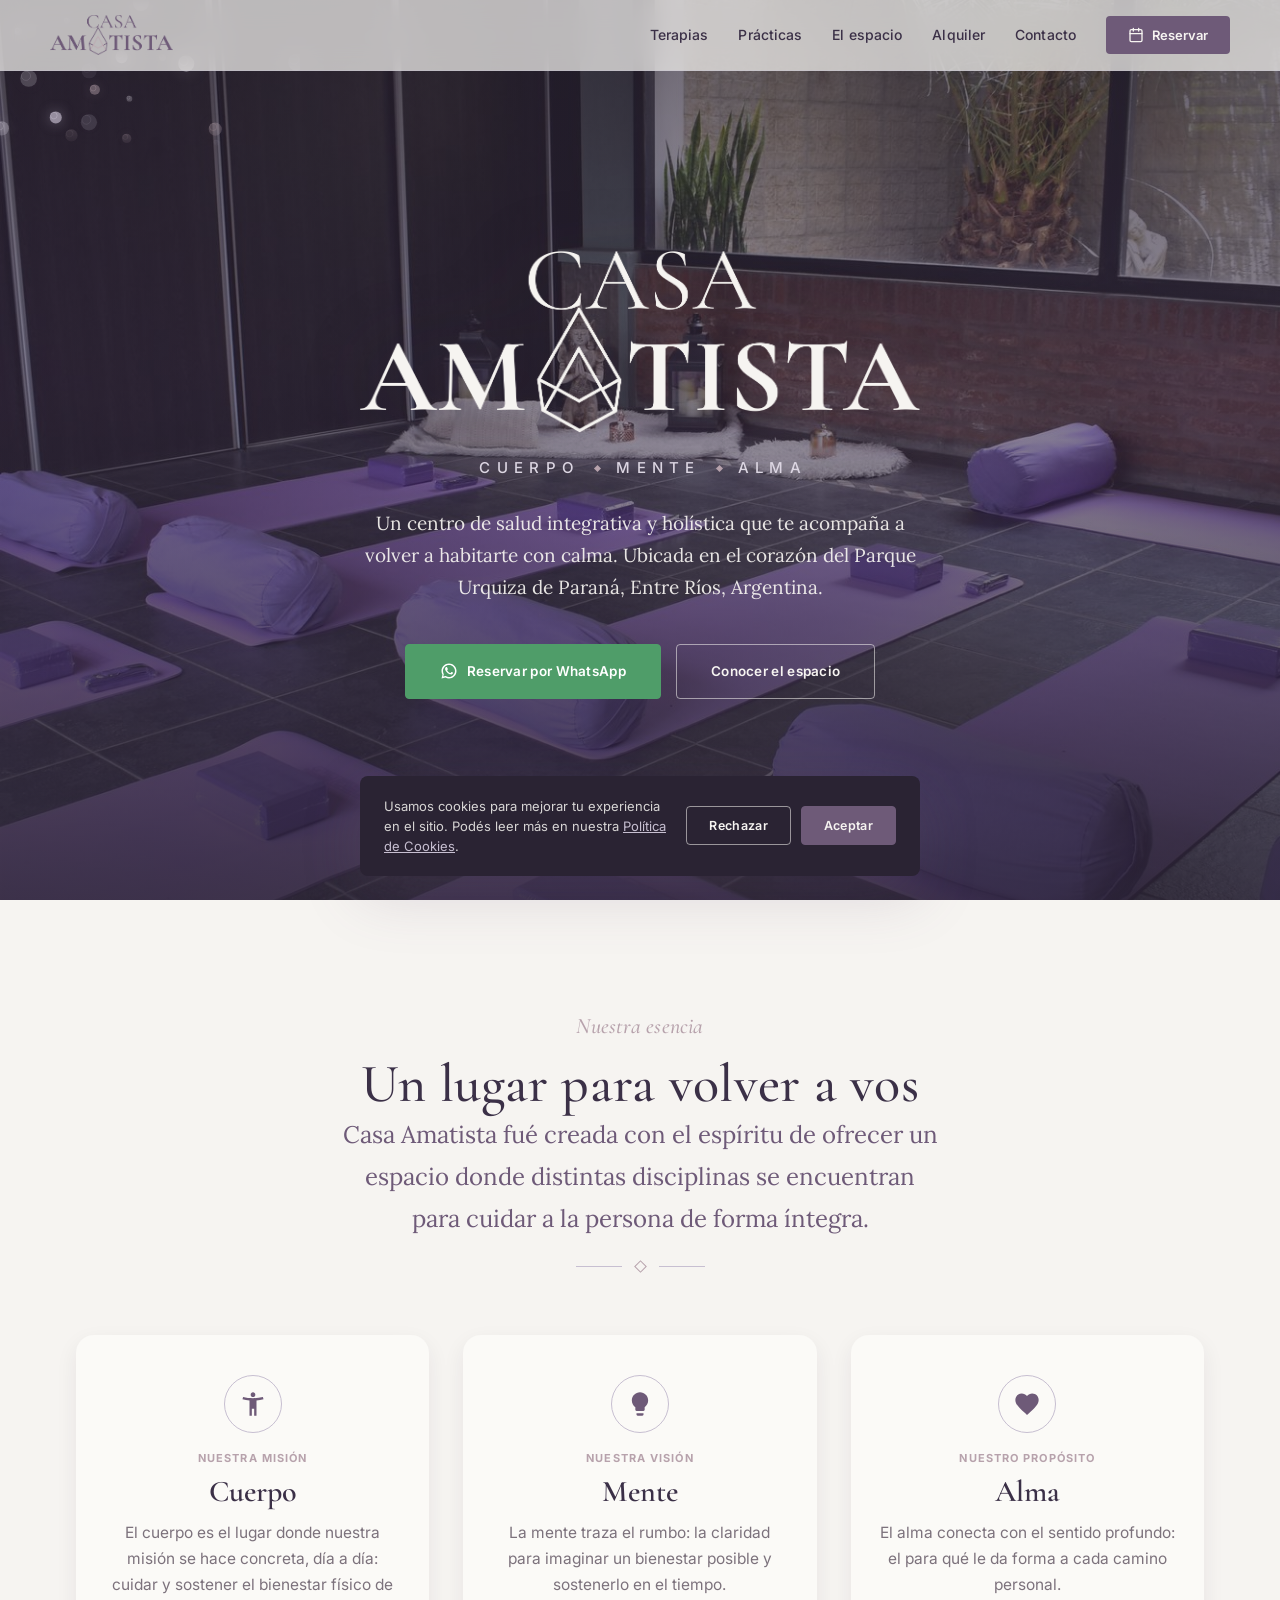
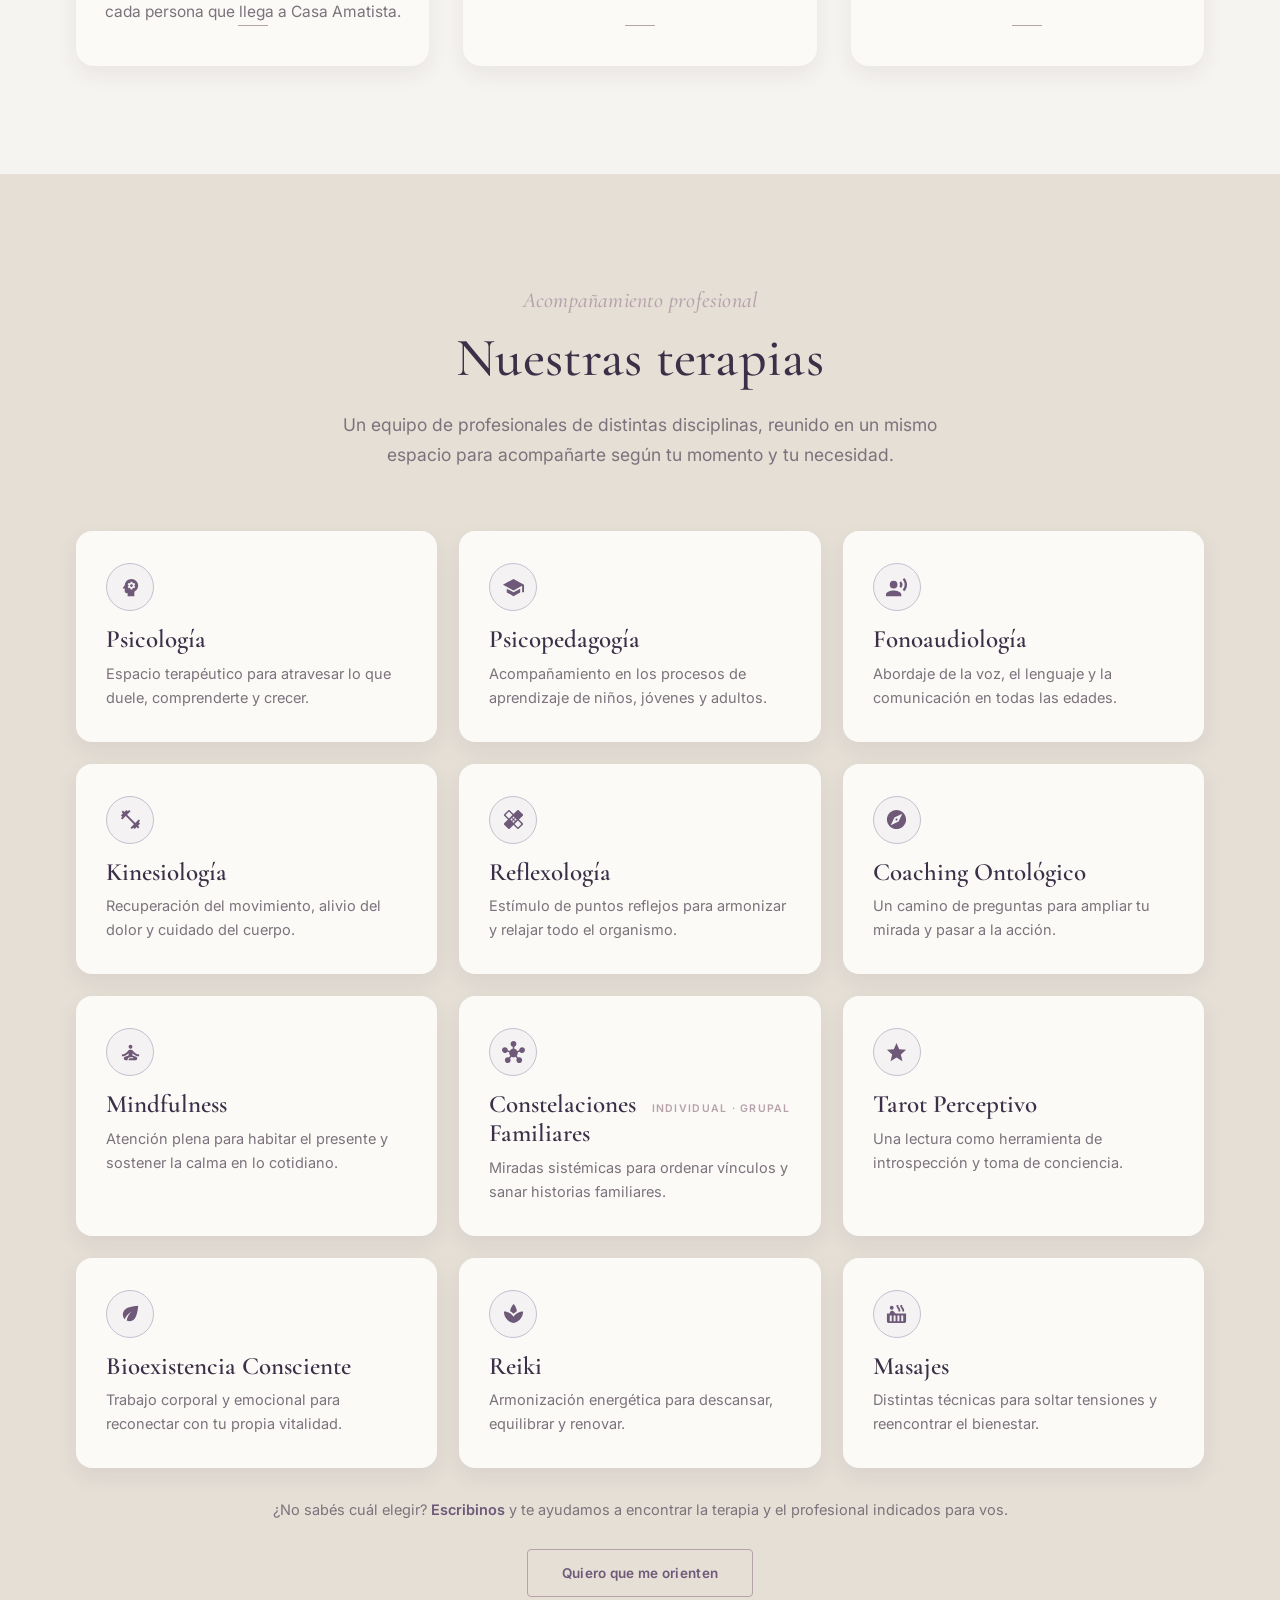
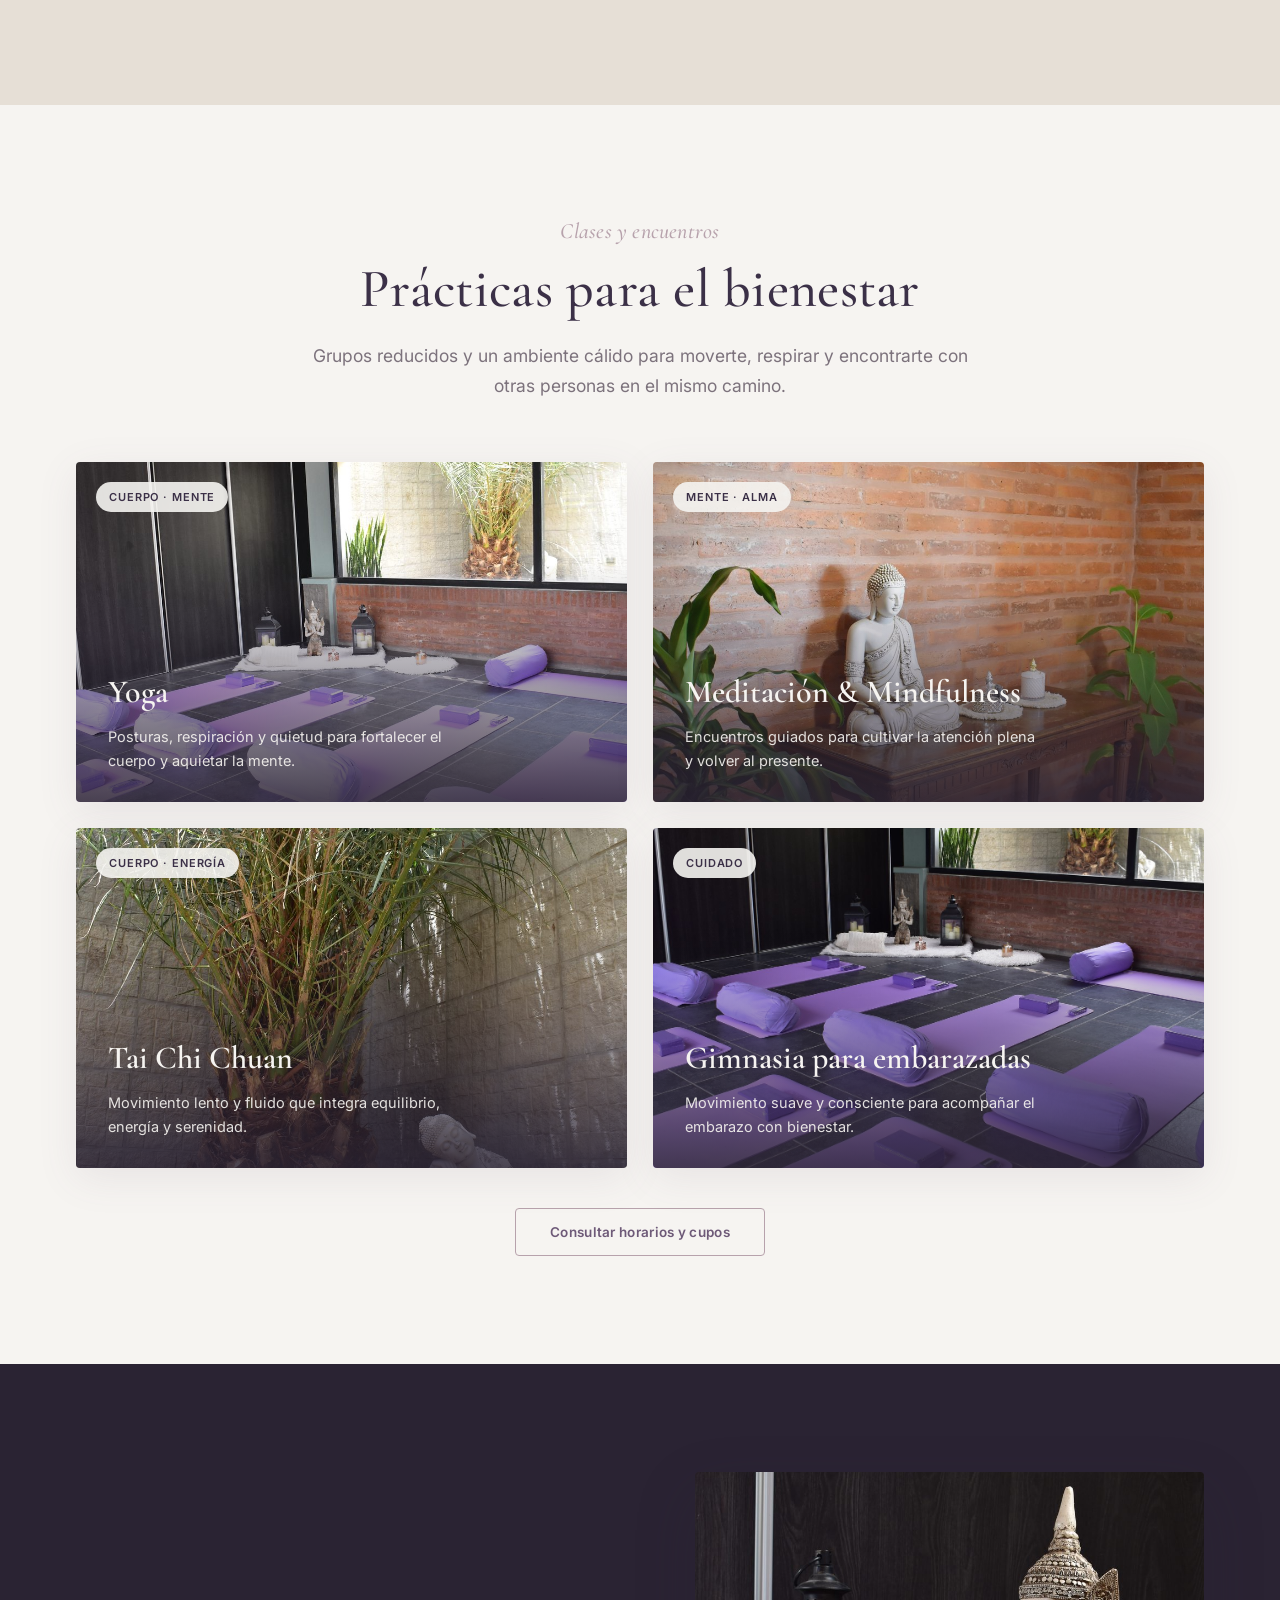
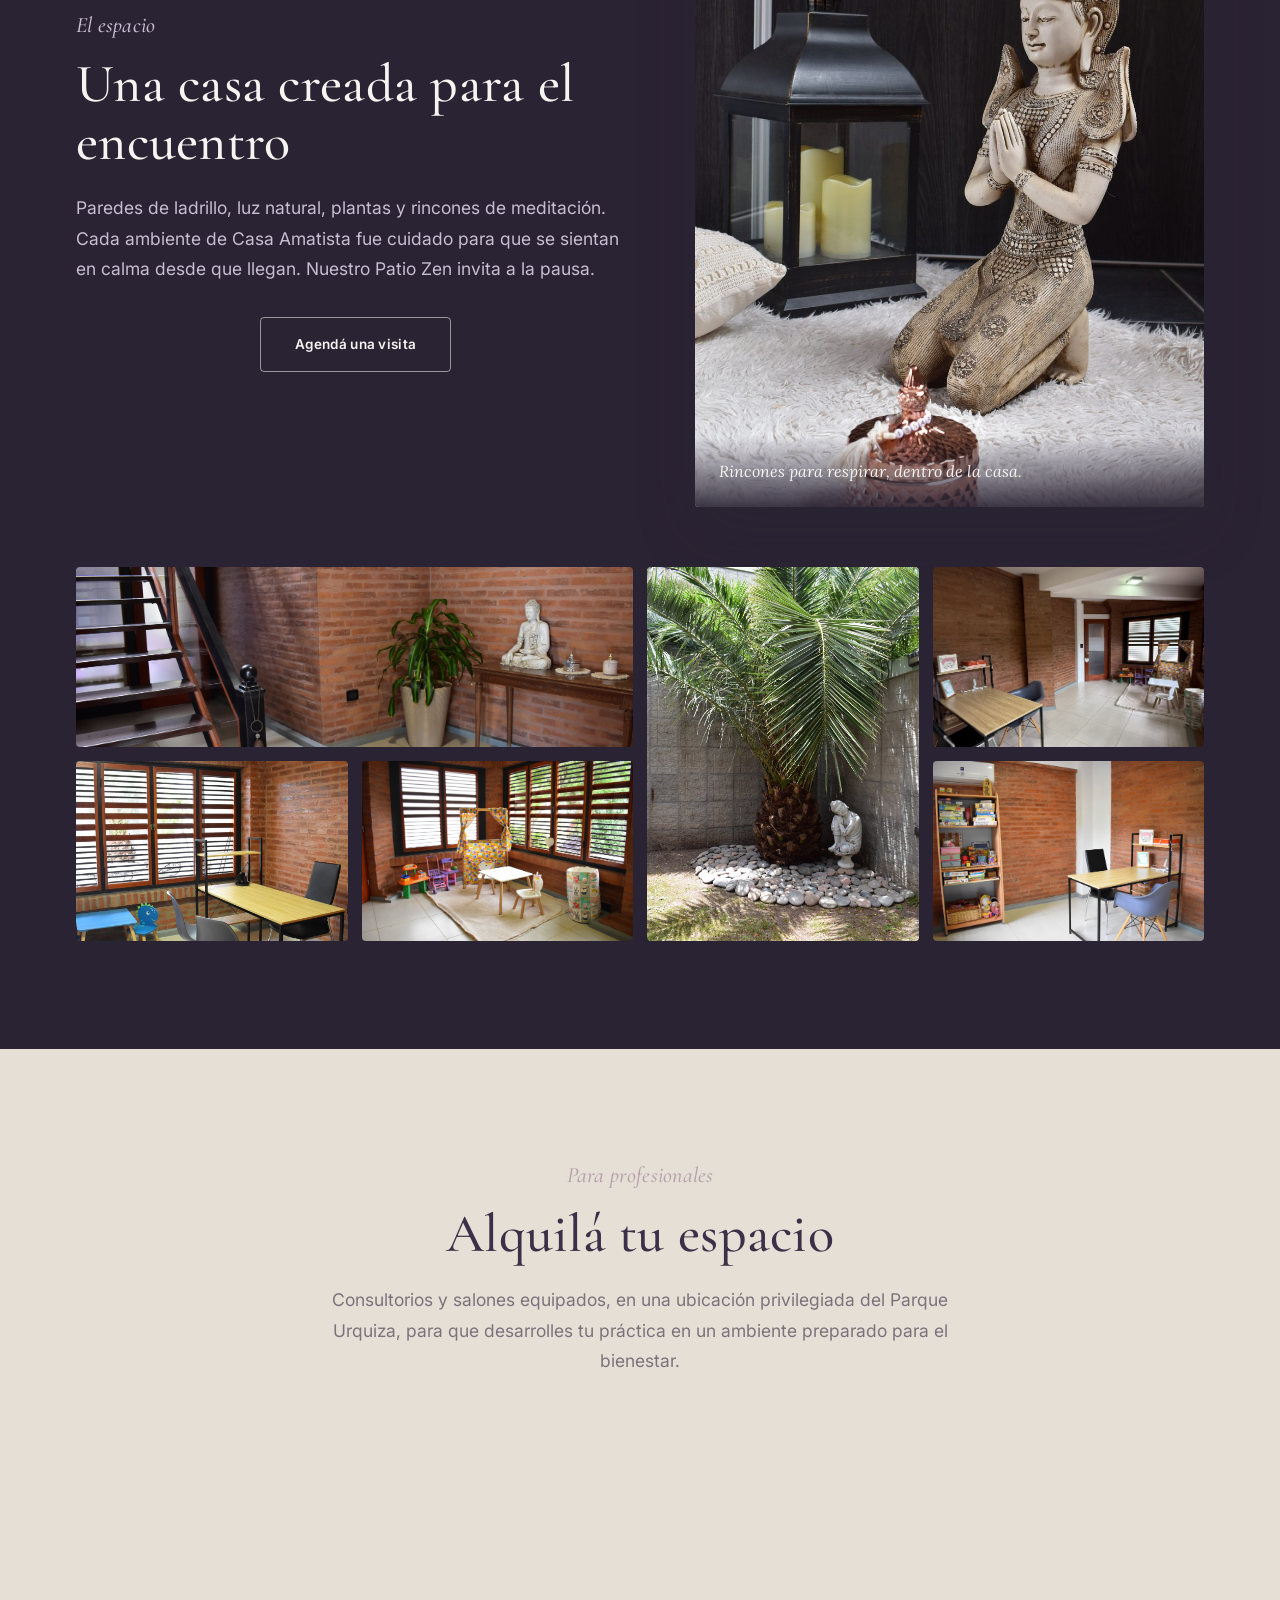
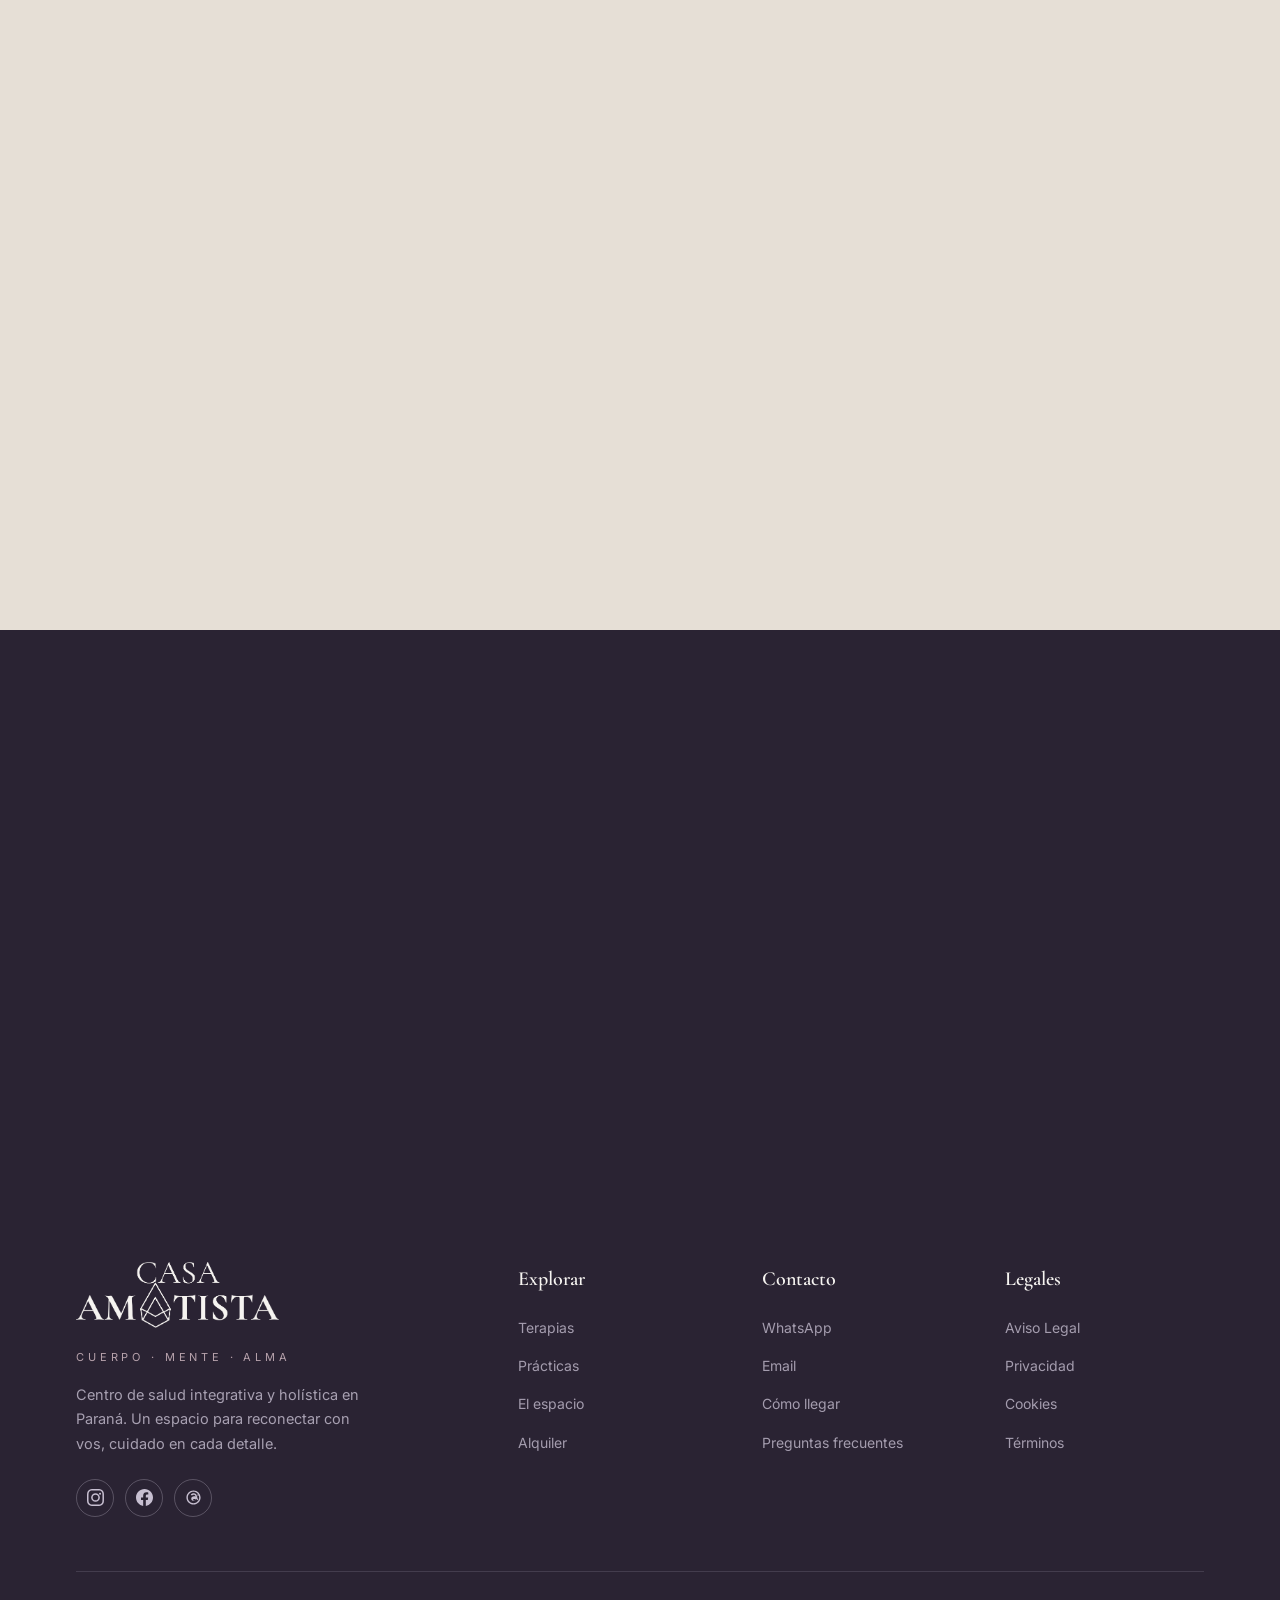
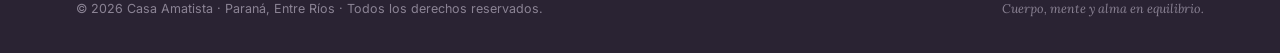
==== commit 8e9e536b: "Update index.html" ====
--- a/index.html
+++ b/index.html
@@ -109,7 +109,7 @@
     <div class="head center reveal">
       <p class="eyebrow">Nuestra esencia</p>
       <h2 class="title">Un lugar para volver a vos</h2>
-      <p class="lead-serif">Casa Amatista fué creada con el espíritu de ofrecer un espacio donde distintas disciplinas se encuentran para cuidar a la persona de forma integra.</p>
+      <p class="lead-serif">Casa Amatista fué creada con el espíritu de ofrecer un espacio donde distintas disciplinas se encuentran para cuidar a la persona de forma íntegra.</p>
       <div class="divider-rombo" style="margin-top:22px"><span></span></div>
     </div>
     <div class="ejes">
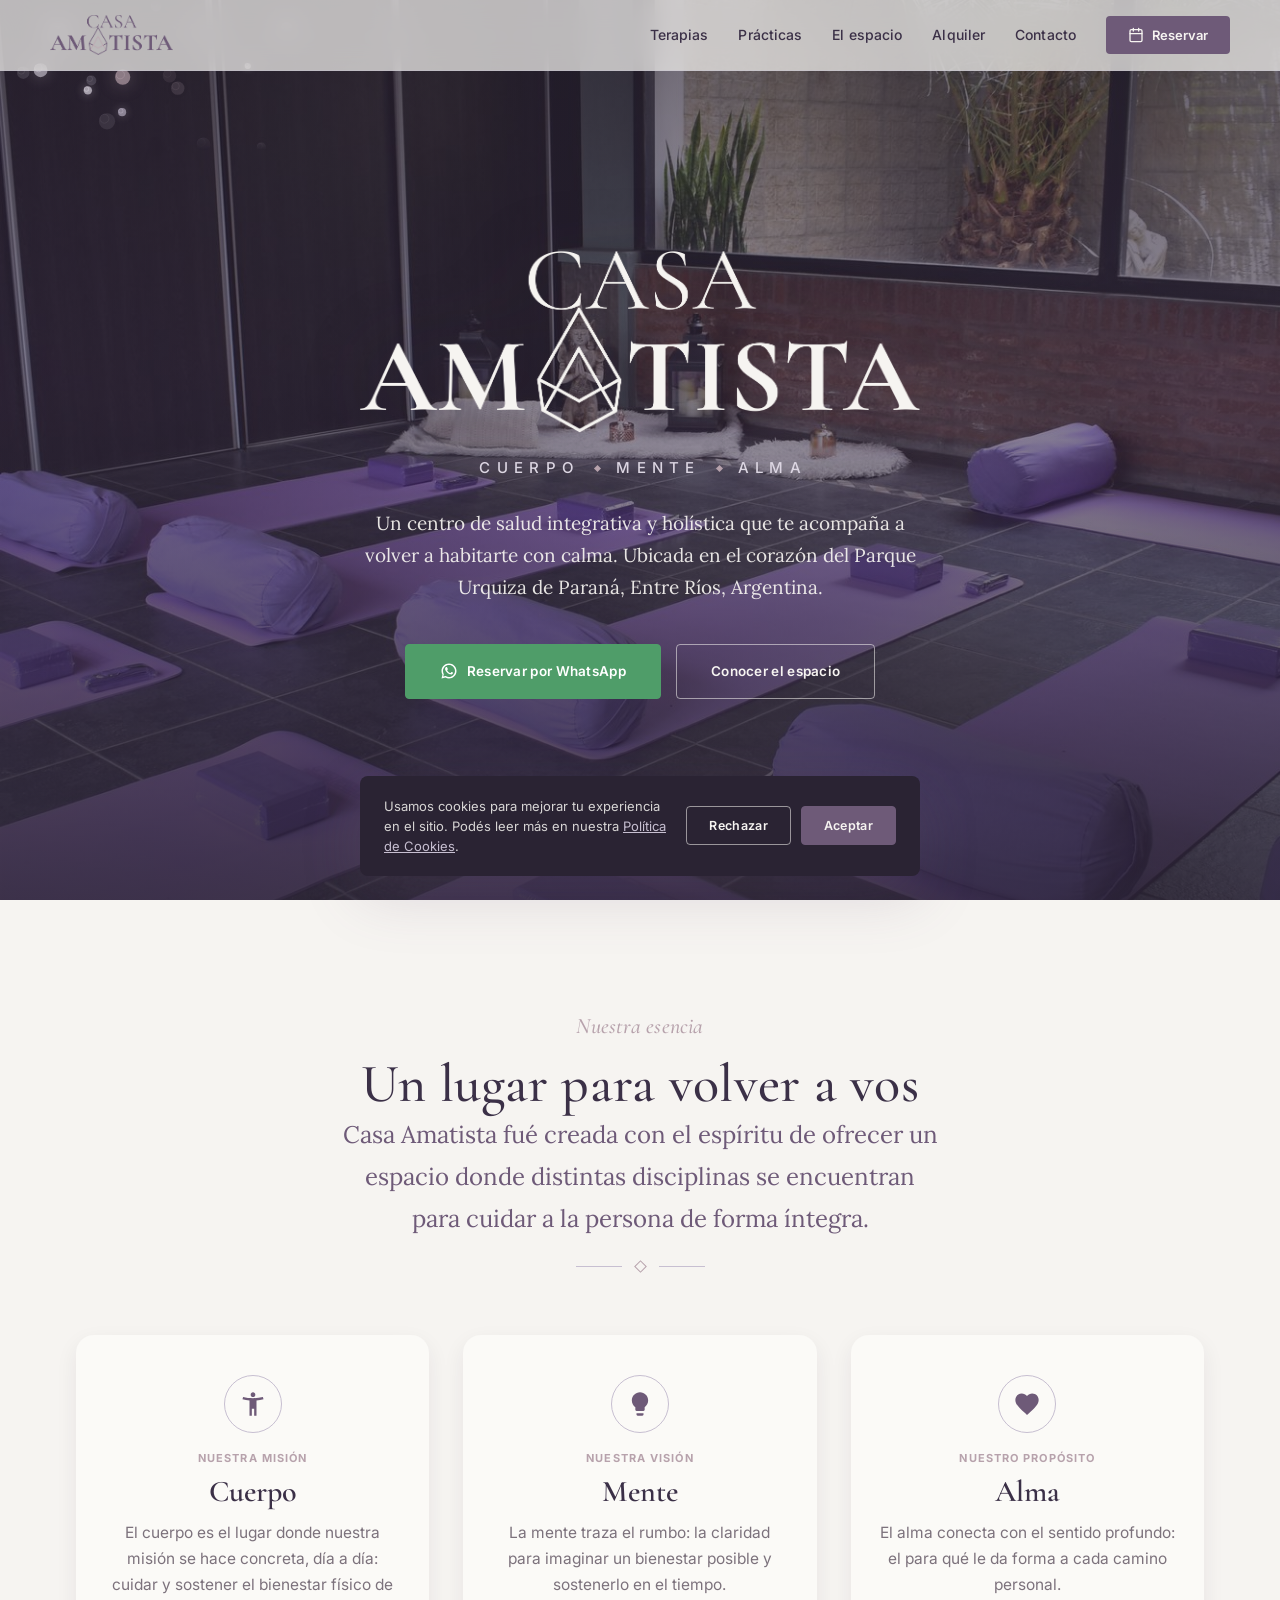
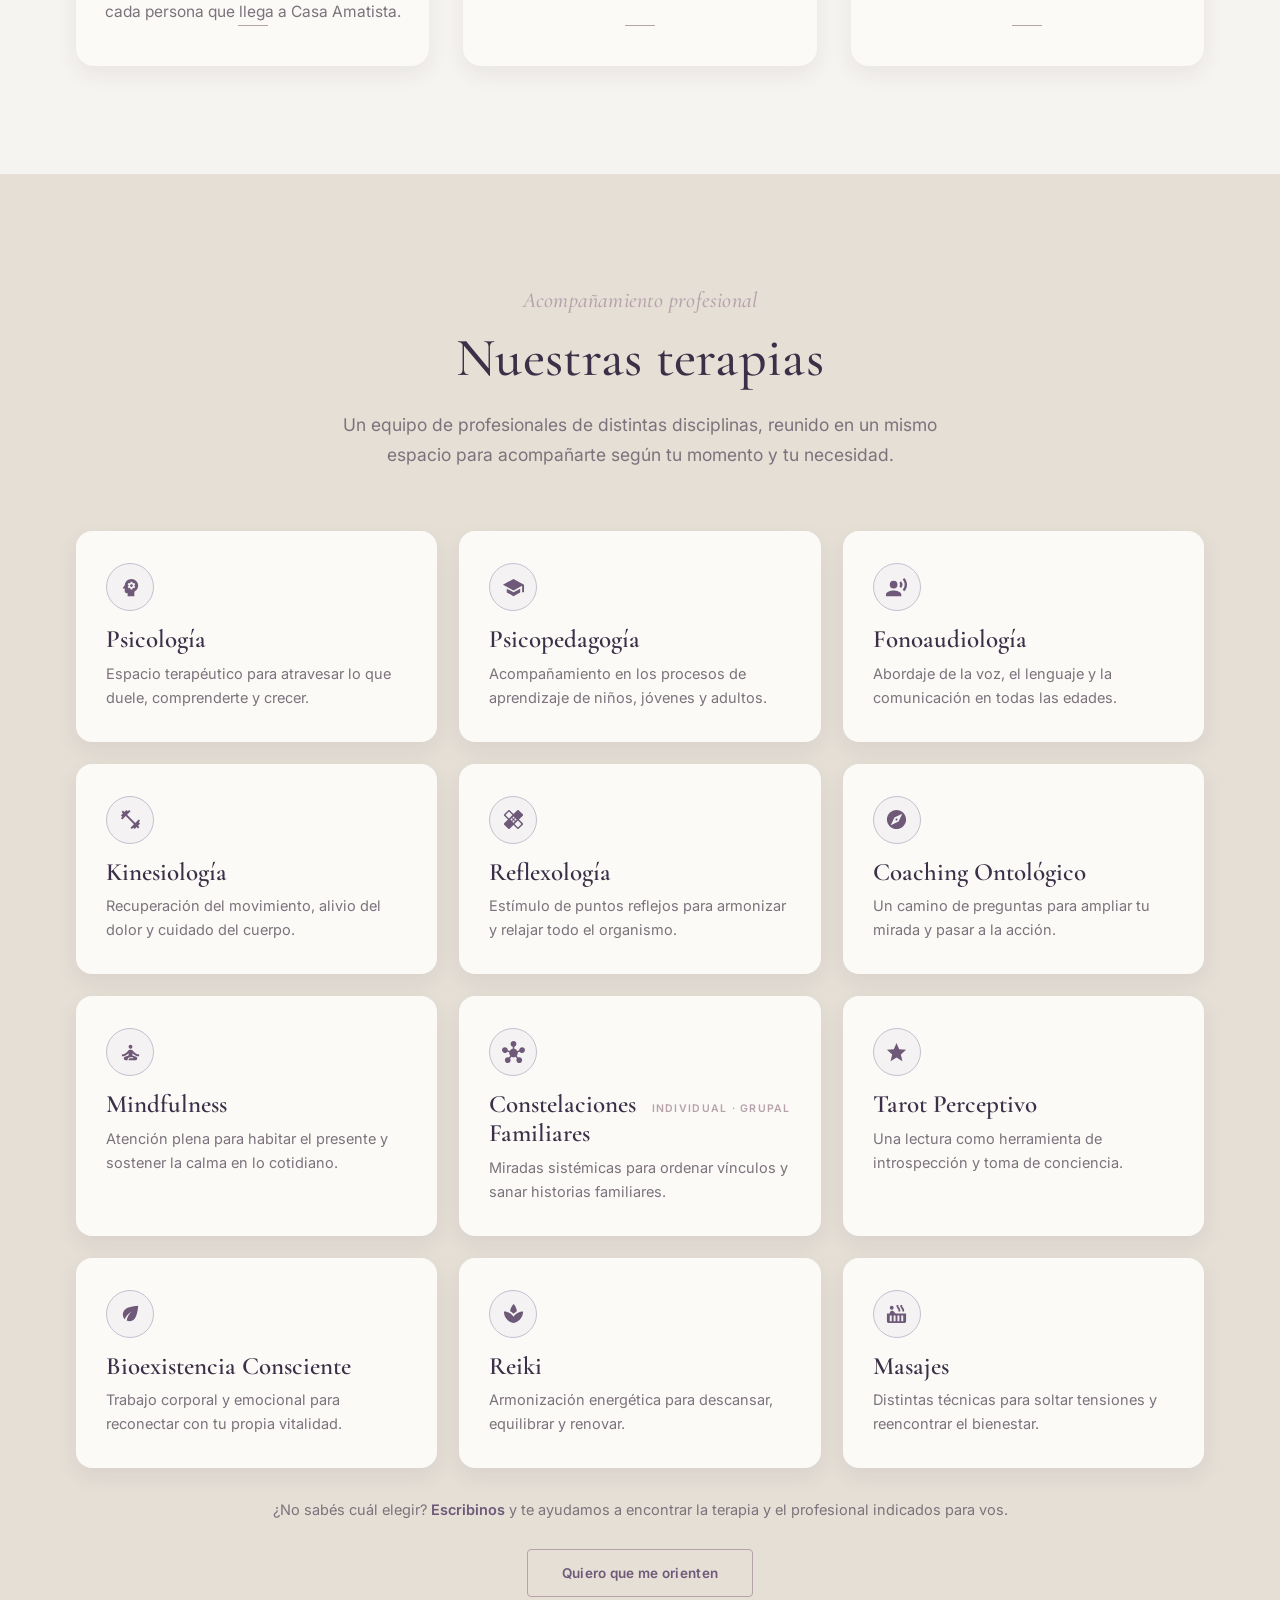
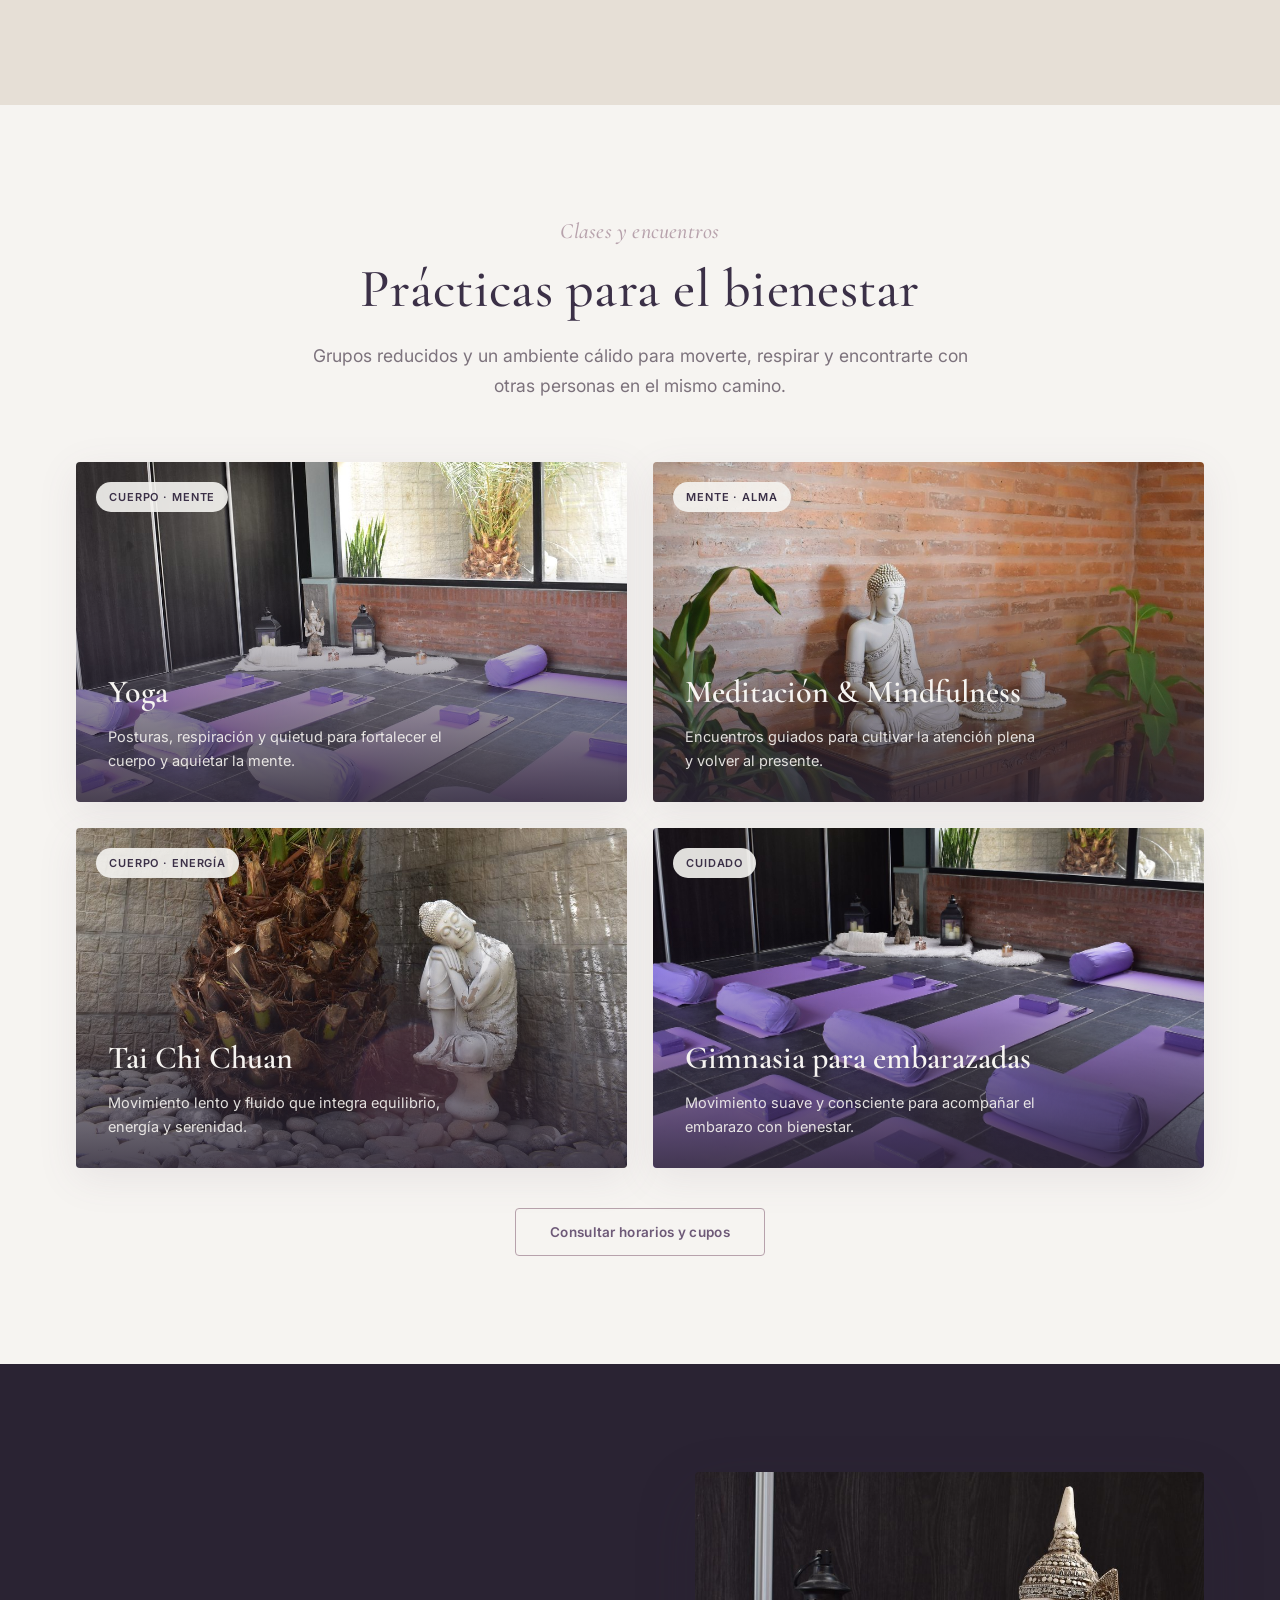
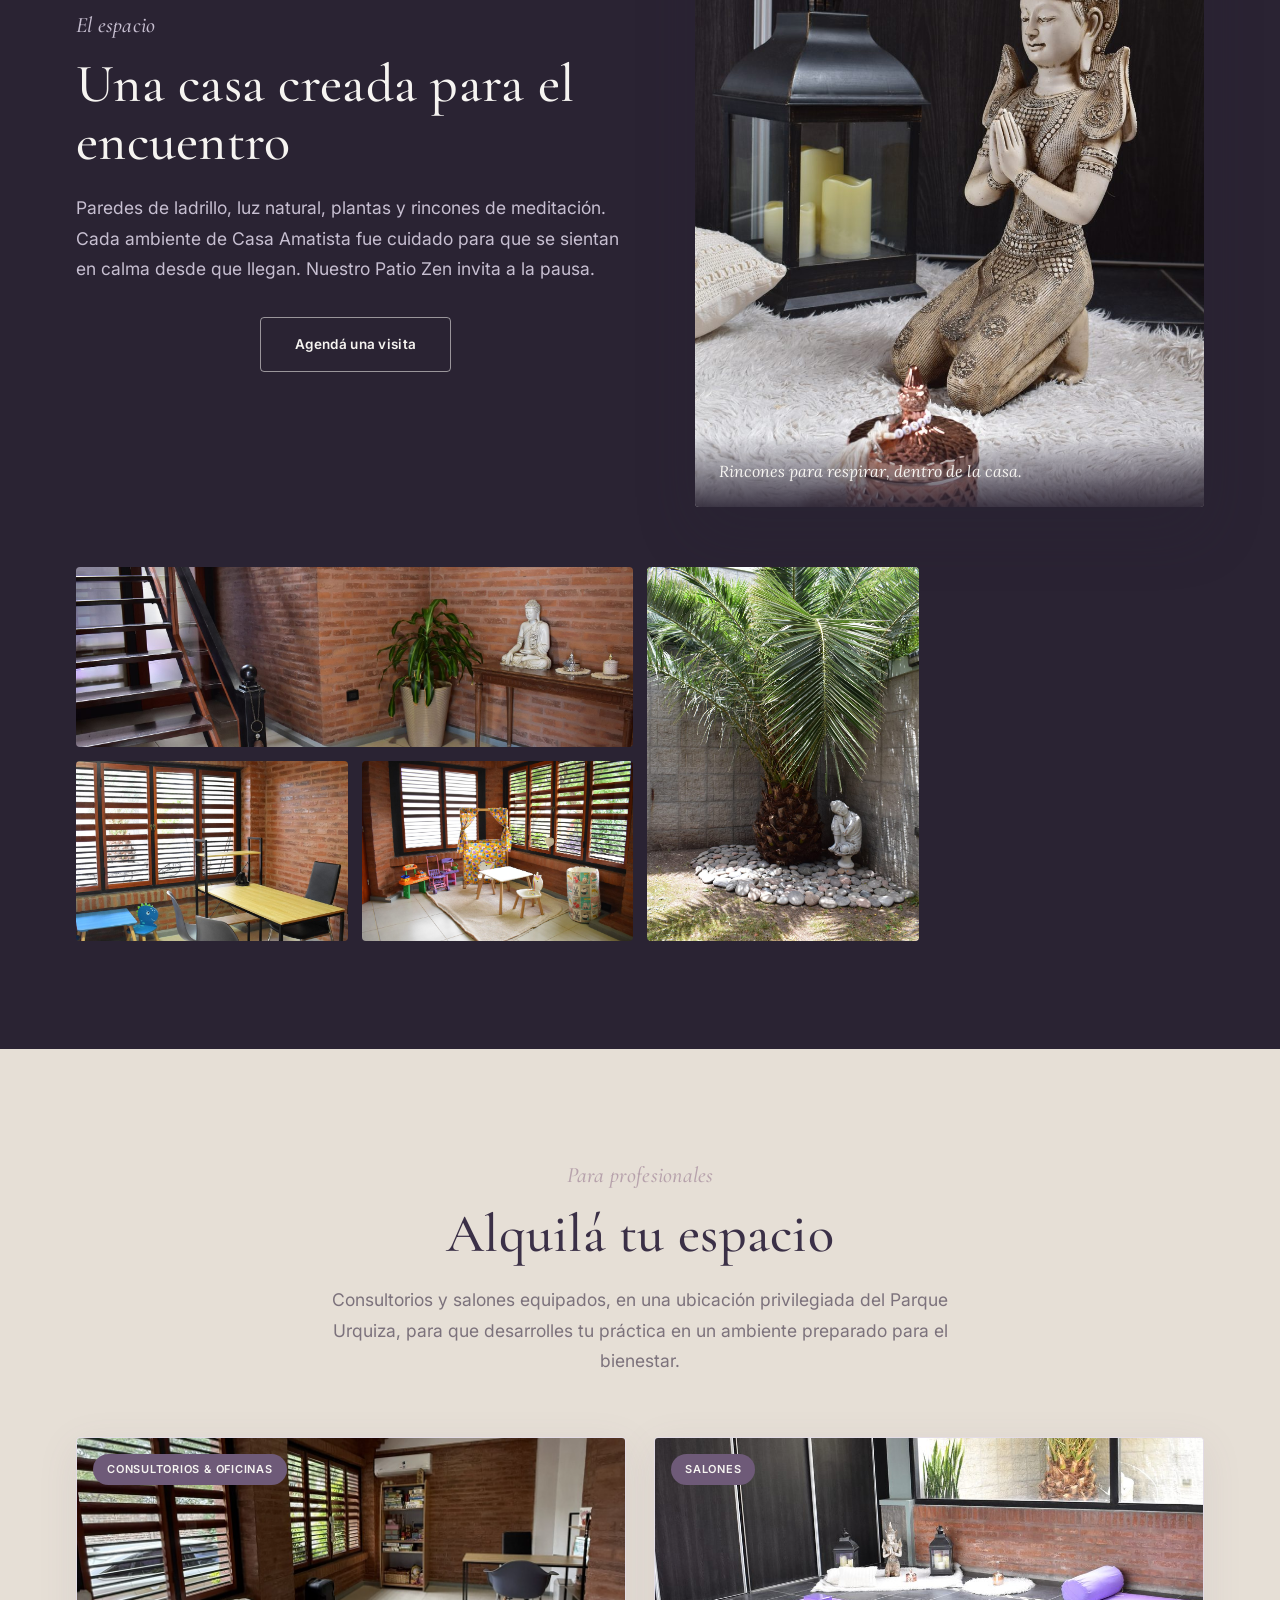
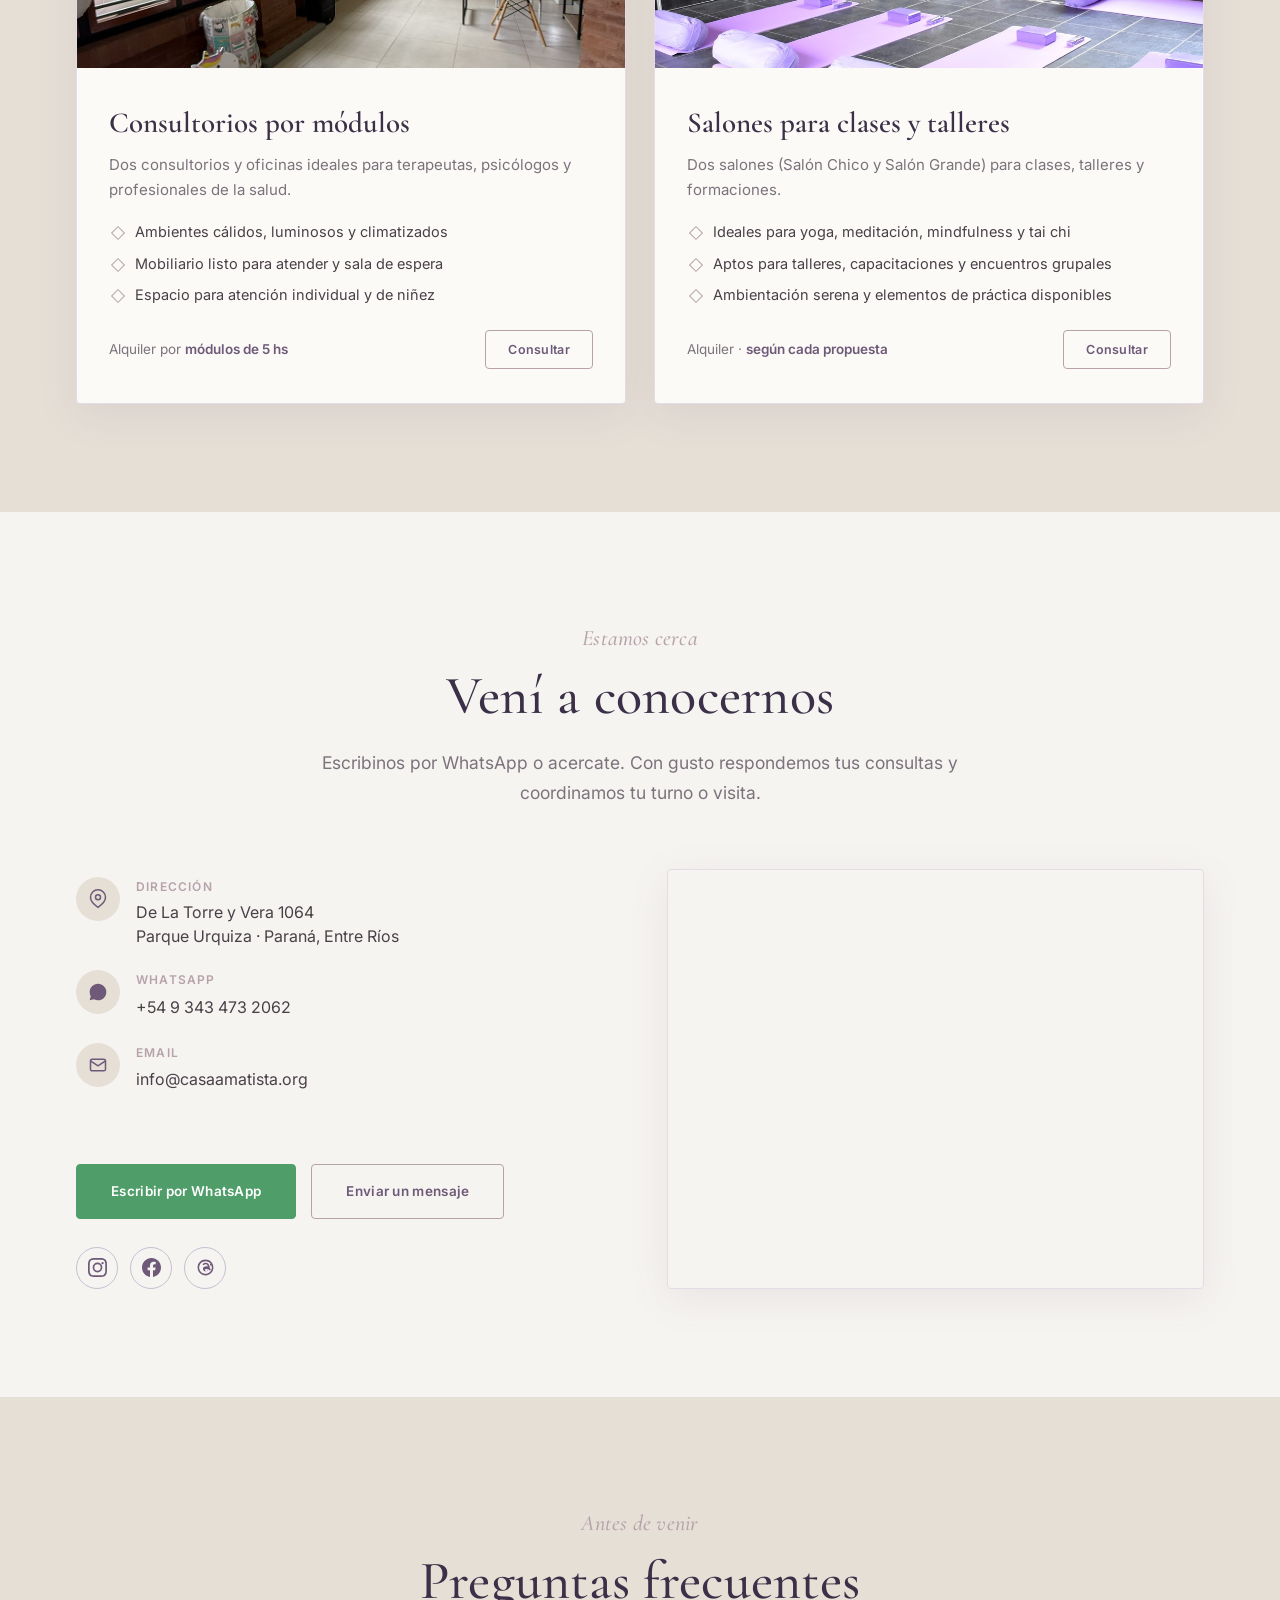
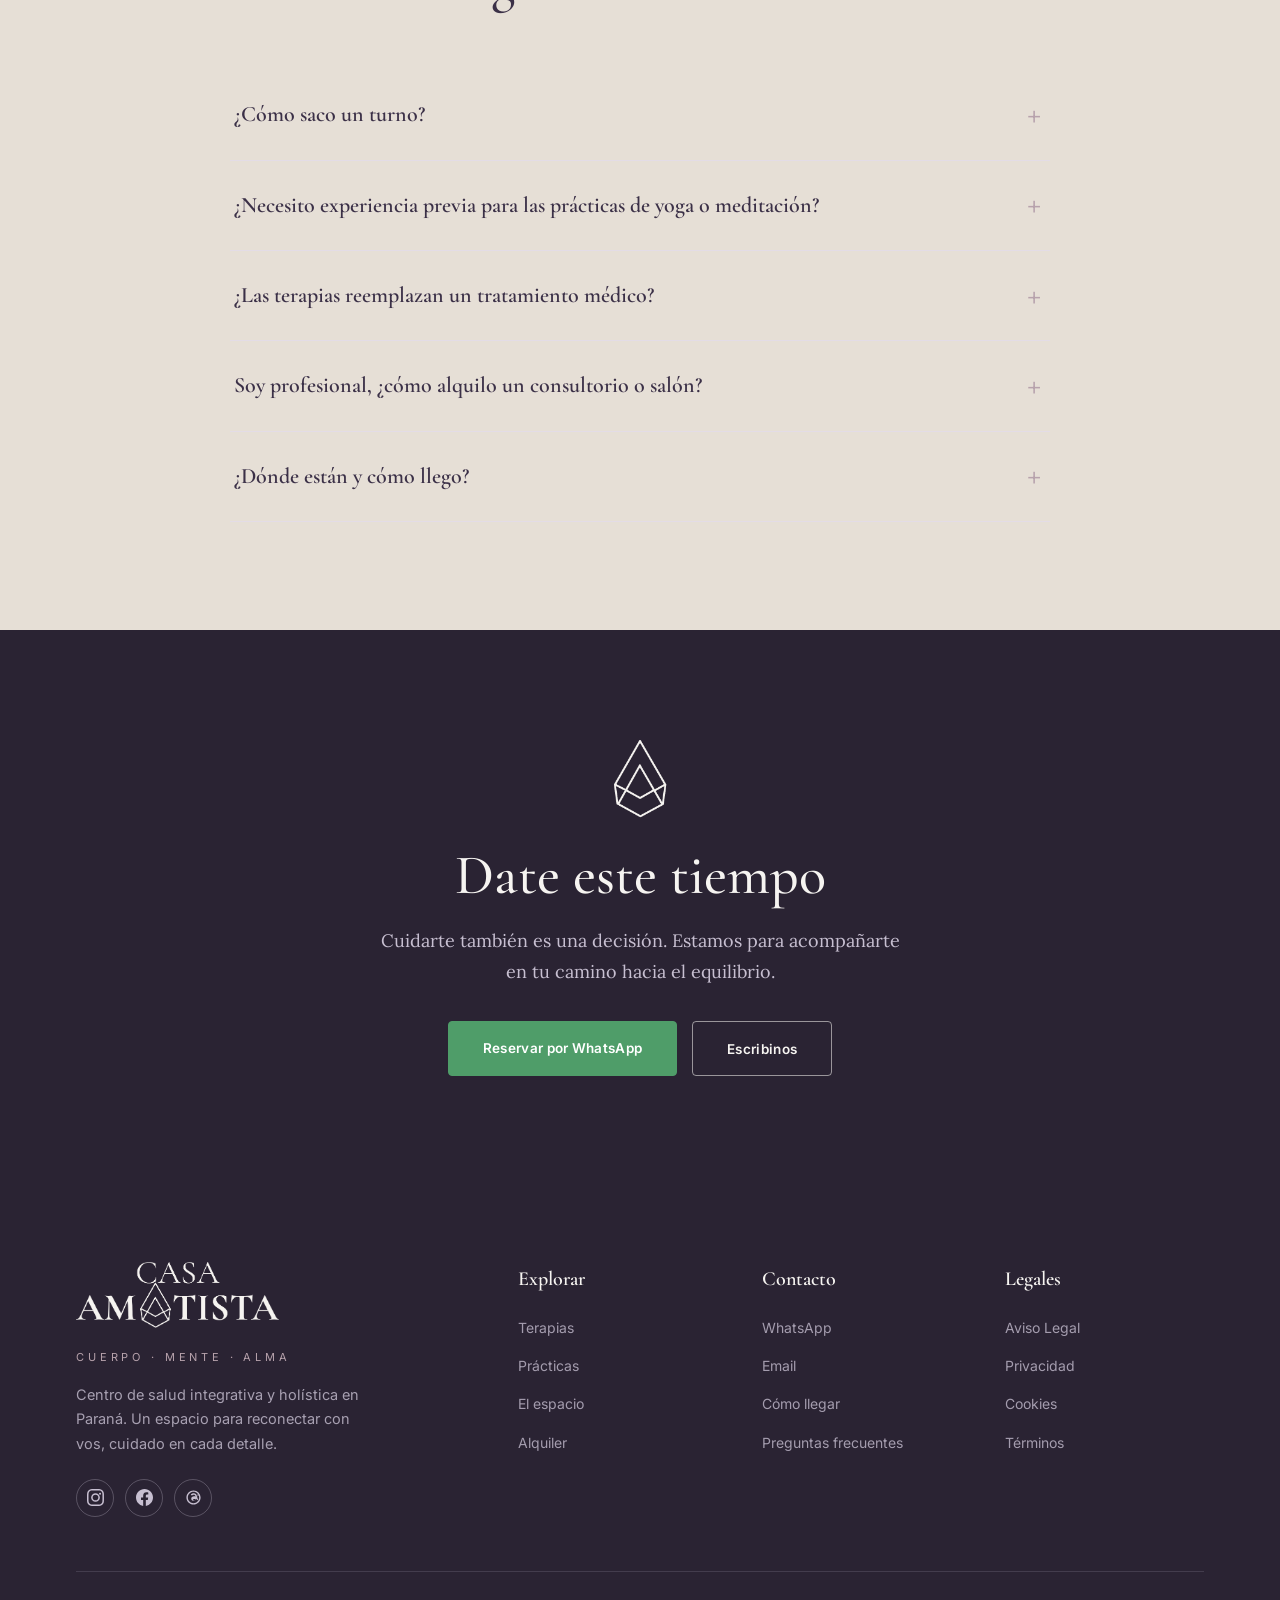
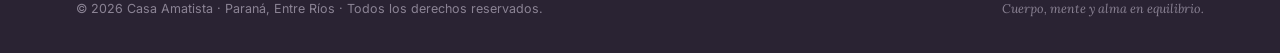
==== commit bbd32f85: "seo" ====
--- a/index.html
+++ b/index.html
@@ -1,15 +1,22 @@
-﻿<!DOCTYPE html>
+<!DOCTYPE html>
 <html lang="es">
 <head>
 <meta charset="UTF-8">
 <meta name="viewport" content="width=device-width, initial-scale=1.0">
 
 <!-- SEO principal -->
-<title>Casa Amatista · Centro de Salud Integrativa y Holística en Paraná</title>
-<meta name="description" content="Casa Amatista es un espacio de salud integrativa y holística en Paraná, Entre Ríos. Terapias, yoga, meditación, tai chi y alquiler de consultorios y salones. Cuerpo · Mente · Alma.">
+<title>Casa Amatista · Centro de Salud Integrativa en Paraná</title>
+<meta name="description" content="Centro de salud integrativa y holística en Paraná, Entre Ríos: psicología, kinesiología, reiki, masajes, yoga, meditación y tai chi. Alquiler de consultorios y salones.">
 <meta name="author" content="Casa Amatista">
-<meta name="robots" content="index, follow">
+<meta name="robots" content="index, follow, max-image-preview:large, max-snippet:-1, max-video-preview:-1">
+<meta name="theme-color" content="#6E5A78">
+<meta name="geo.region" content="AR-E">
+<meta name="geo.placename" content="Paraná, Entre Ríos">
+<meta name="geo.position" content="-31.720971;-60.527630">
+<meta name="ICBM" content="-31.720971, -60.527630">
 <link rel="canonical" href="https://casaamatista.org/">
+<link rel="alternate" hreflang="es-AR" href="https://casaamatista.org/">
+<link rel="alternate" hreflang="x-default" href="https://casaamatista.org/">
 
 <!-- Open Graph -->
 <meta property="og:site_name" content="Casa Amatista">
@@ -17,50 +24,129 @@
 <meta property="og:description" content="Un espacio para reconectar cuerpo, mente y alma. Terapias, prácticas y salones en Parque Urquiza, Paraná.">
 <meta property="og:type" content="website">
 <meta property="og:url" content="https://casaamatista.org/">
-<meta property="og:image" content="https://casaamatista.org/assets/salon-yoga.jpg">
+<meta property="og:image" content="https://casaamatista.org/assets/og-image.jpg">
+<meta property="og:image:type" content="image/jpeg">
+<meta property="og:image:width" content="1200">
+<meta property="og:image:height" content="630">
+<meta property="og:image:alt" content="Hall de entrada de Casa Amatista, centro de salud integrativa en Paraná">
 <meta property="og:locale" content="es_AR">
 
 <meta name="twitter:card" content="summary_large_image">
 <meta name="twitter:title" content="Casa Amatista · Salud Integrativa y Holística en Paraná">
 <meta name="twitter:description" content="Un espacio para reconectar cuerpo, mente y alma. Paraná, Entre Ríos.">
-<meta name="twitter:image" content="https://casaamatista.org/assets/salon-yoga.jpg">
+<meta name="twitter:image" content="https://casaamatista.org/assets/og-image.jpg">
+<meta name="twitter:image:alt" content="Hall de entrada de Casa Amatista, centro de salud integrativa en Paraná">
 
 <link rel="icon" type="image/png" href="assets/favicon.png">
+<link rel="apple-touch-icon" href="assets/favicon.png">
+<link rel="preload" as="image" href="assets/salon-yoga.jpg" fetchpriority="high">
 <link rel="preconnect" href="https://fonts.googleapis.com">
 <link rel="preconnect" href="https://fonts.gstatic.com" crossorigin>
 <link href="https://fonts.googleapis.com/css2?family=Cormorant+Garamond:ital,wght@0,400;0,500;0,600;0,700;1,400;1,500&family=Lora:ital,wght@0,400;0,500;1,400;1,500&family=Inter:wght@400;500;600;700&display=swap" rel="stylesheet">
-<link rel="stylesheet" href="styles.css?v=4">
+<link rel="stylesheet" href="styles.css?v=6">
 <script src="https://challenges.cloudflare.com/turnstile/v0/api.js" async defer></script>
 
 <!-- Datos estructurados -->
 <script type="application/ld+json">
 {
   "@context": "https://schema.org",
-  "@type": ["LocalBusiness", "HealthAndBeautyBusiness"],
-  "name": "Casa Amatista",
-  "description": "Centro de salud integrativa y holística: terapias, prácticas (yoga, meditación, tai chi) y alquiler de consultorios y salones en Paraná, Entre Ríos.",
-  "url": "https://casaamatista.org/",
-  "logo": "https://casaamatista.org/assets/logo-violeta.png",
-  "image": "https://casaamatista.org/assets/salon-yoga.jpg",
-  "slogan": "Cuerpo · Mente · Alma",
-  "telephone": "+5493434732062",
-  "email": "info@casaamatista.org",
-  "address": {
-    "@type": "PostalAddress",
-    "streetAddress": "De La Torre y Vera 1064, Parque Urquiza",
-    "addressLocality": "Paraná",
-    "addressRegion": "Entre Ríos",
-    "addressCountry": "AR"
-  },
-  "areaServed": "Paraná, Entre Ríos, Argentina",
-  "sameAs": [
-    "https://www.instagram.com/casaamatista.parana",
-    "https://www.facebook.com/casaamatista.parana",
-    "https://www.threads.net/@casaamatista.parana"
+  "@graph": [
+    {
+      "@type": "WebSite",
+      "@id": "https://casaamatista.org/#website",
+      "url": "https://casaamatista.org/",
+      "name": "Casa Amatista",
+      "inLanguage": "es-AR",
+      "publisher": { "@id": "https://casaamatista.org/#negocio" }
+    },
+    {
+      "@type": "WebPage",
+      "@id": "https://casaamatista.org/#webpage",
+      "url": "https://casaamatista.org/",
+      "name": "Casa Amatista · Centro de Salud Integrativa en Paraná",
+      "isPartOf": { "@id": "https://casaamatista.org/#website" },
+      "about": { "@id": "https://casaamatista.org/#negocio" },
+      "primaryImageOfPage": { "@type": "ImageObject", "url": "https://casaamatista.org/assets/og-image.jpg", "width": 1200, "height": 630 },
+      "inLanguage": "es-AR"
+    },
+    {
+      "@type": ["LocalBusiness", "HealthAndBeautyBusiness"],
+      "@id": "https://casaamatista.org/#negocio",
+      "name": "Casa Amatista",
+      "alternateName": "Casa Amatista Cuerpo | Mente | Alma",
+      "description": "Centro de salud integrativa y holística: terapias, prácticas (yoga, meditación, tai chi) y alquiler de consultorios y salones en Paraná, Entre Ríos.",
+      "url": "https://casaamatista.org/",
+      "logo": { "@type": "ImageObject", "url": "https://casaamatista.org/assets/logo-violeta.png", "width": 1161, "height": 377 },
+      "image": [
+        "https://casaamatista.org/assets/og-image.jpg",
+        "https://casaamatista.org/assets/salon-yoga.jpg",
+        "https://casaamatista.org/assets/patio-zen-1.jpg"
+      ],
+      "slogan": "Cuerpo · Mente · Alma",
+      "telephone": "+5493434732062",
+      "email": "info@casaamatista.org",
+      "address": {
+        "@type": "PostalAddress",
+        "streetAddress": "De La Torre y Vera 1064, Parque Urquiza",
+        "addressLocality": "Paraná",
+        "addressRegion": "Entre Ríos",
+        "postalCode": "3100",
+        "addressCountry": "AR"
+      },
+      "geo": { "@type": "GeoCoordinates", "latitude": -31.720971, "longitude": -60.52763 },
+      "hasMap": "https://www.google.com/maps/search/?api=1&query=Casa+Amatista+De+La+Torre+y+Vera+1064+Paran%C3%A1",
+      "areaServed": { "@type": "City", "name": "Paraná", "containedInPlace": { "@type": "AdministrativeArea", "name": "Entre Ríos" } },
+      "knowsAbout": ["Salud integrativa", "Psicología", "Psicopedagogía", "Fonoaudiología", "Kinesiología", "Reflexología", "Coaching ontológico", "Mindfulness", "Constelaciones familiares", "Tarot perceptivo", "Reiki", "Masajes", "Yoga", "Meditación", "Tai Chi Chuan"],
+      "hasOfferCatalog": {
+        "@type": "OfferCatalog",
+        "name": "Terapias, prácticas y alquiler de espacios",
+        "itemListElement": [
+          { "@type": "OfferCatalog", "name": "Terapias", "itemListElement": [
+            { "@type": "Offer", "itemOffered": { "@type": "Service", "name": "Psicología" } },
+            { "@type": "Offer", "itemOffered": { "@type": "Service", "name": "Psicopedagogía" } },
+            { "@type": "Offer", "itemOffered": { "@type": "Service", "name": "Fonoaudiología" } },
+            { "@type": "Offer", "itemOffered": { "@type": "Service", "name": "Kinesiología" } },
+            { "@type": "Offer", "itemOffered": { "@type": "Service", "name": "Reflexología" } },
+            { "@type": "Offer", "itemOffered": { "@type": "Service", "name": "Coaching Ontológico" } },
+            { "@type": "Offer", "itemOffered": { "@type": "Service", "name": "Mindfulness" } },
+            { "@type": "Offer", "itemOffered": { "@type": "Service", "name": "Constelaciones Familiares" } },
+            { "@type": "Offer", "itemOffered": { "@type": "Service", "name": "Tarot Perceptivo" } },
+            { "@type": "Offer", "itemOffered": { "@type": "Service", "name": "Bioexistencia Consciente" } },
+            { "@type": "Offer", "itemOffered": { "@type": "Service", "name": "Reiki" } },
+            { "@type": "Offer", "itemOffered": { "@type": "Service", "name": "Masajes" } }
+          ] },
+          { "@type": "OfferCatalog", "name": "Prácticas", "itemListElement": [
+            { "@type": "Offer", "itemOffered": { "@type": "Service", "name": "Yoga" } },
+            { "@type": "Offer", "itemOffered": { "@type": "Service", "name": "Meditación y Mindfulness" } },
+            { "@type": "Offer", "itemOffered": { "@type": "Service", "name": "Tai Chi Chuan" } },
+            { "@type": "Offer", "itemOffered": { "@type": "Service", "name": "Gimnasia para embarazadas" } }
+          ] },
+          { "@type": "OfferCatalog", "name": "Alquiler de espacios", "itemListElement": [
+            { "@type": "Offer", "itemOffered": { "@type": "Service", "name": "Alquiler de consultorios por módulos de 5 horas" } },
+            { "@type": "Offer", "itemOffered": { "@type": "Service", "name": "Alquiler de salones para clases y talleres" } }
+          ] }
+        ]
+      },
+      "sameAs": [
+        "https://www.instagram.com/casaamatista.parana",
+        "https://www.facebook.com/casaamatista.parana",
+        "https://www.threads.net/@casaamatista.parana"
+      ]
+    },
+    {
+      "@type": "FAQPage",
+      "@id": "https://casaamatista.org/#faq",
+      "mainEntity": [
+        { "@type": "Question", "name": "¿Cómo saco un turno?", "acceptedAnswer": { "@type": "Answer", "text": "La forma más rápida es por WhatsApp. Contanos qué terapia o práctica te interesa y coordinamos día y horario con el profesional. También podés escribirnos desde el formulario de contacto." } },
+        { "@type": "Question", "name": "¿Necesito experiencia previa para las prácticas de yoga o meditación?", "acceptedAnswer": { "@type": "Answer", "text": "Para nada. Nuestras clases están abiertas a todos los niveles y trabajamos en grupos reducidos para acompañarte a tu ritmo. Solo vení con ropa cómoda y ganas de estar presente." } },
+        { "@type": "Question", "name": "¿Las terapias reemplazan un tratamiento médico?", "acceptedAnswer": { "@type": "Answer", "text": "No. Las terapias y prácticas de Casa Amatista son complementarias y están orientadas al bienestar integral. No sustituyen el diagnóstico, tratamiento o indicación de profesionales de la salud. Ante cualquier condición médica, consultá siempre con tu profesional de confianza." } },
+        { "@type": "Question", "name": "Soy profesional, ¿cómo alquilo un consultorio o salón?", "acceptedAnswer": { "@type": "Answer", "text": "Los consultorios y oficinas se alquilan por módulos de 5 horas, y los salones según tu propuesta de clase, taller o formación. Escribinos y coordinamos una visita para que conozcas el espacio y veamos la disponibilidad." } },
+        { "@type": "Question", "name": "¿Dónde están y cómo llego?", "acceptedAnswer": { "@type": "Answer", "text": "Estamos en De La Torre y Vera 1064, en pleno Parque Urquiza, Paraná (Entre Ríos). Podés ubicarnos en el mapa de esta página. La zona es tranquila y de fácil acceso." } }
+      ]
+    }
   ]
 }
-</script>
-</head>
+</script></head>
 <body>
 
 <!-- ========== NAVBAR ========== -->
@@ -86,10 +172,11 @@
 
 <!-- ========== HERO ========== -->
 <section class="hero" id="hero">
-  <div class="hero-bg"><img src="assets/salon-yoga.jpg" alt="Sala de prácticas de Casa Amatista con esteras de yoga en tonos amatista"></div>
+  <div class="hero-bg"><img src="assets/salon-yoga.jpg" width="1333" height="2000" fetchpriority="high" decoding="async" alt="Sala de prácticas de Casa Amatista con esteras de yoga en tonos amatista"></div>
   <div class="hero-overlay"></div>
   <canvas id="petals" aria-hidden="true"></canvas>
   <div class="hero-inner">
+    <h1 class="sr-only">Casa Amatista: centro de salud integrativa y holística en Paraná, Entre Ríos</h1>
     <img class="hero-logo" src="assets/logo-crema.png" alt="Casa Amatista">
     <div class="hero-tagline"><span>Cuerpo</span><i class="dot"></i><span>Mente</span><i class="dot"></i><span>Alma</span></div>
     <p class="hero-sub">Un centro de salud integrativa y holística que te acompaña a volver a habitarte con calma. Ubicada en el corazón del Parque Urquiza de Paraná, Entre Ríos, Argentina.</p>
@@ -225,7 +312,7 @@
     </div>
     <div class="practicas-grid reveal">
       <article class="practica">
-        <img src="assets/salon-yoga-2.jpg" alt="Sala de yoga de Casa Amatista">
+        <img src="assets/salon-yoga-2.jpg" width="1067" height="1600" loading="lazy" decoding="async" alt="Sala de yoga de Casa Amatista">
         <span class="practica-tag">Cuerpo · Mente</span>
         <div class="practica-body">
           <h3>Yoga</h3>
@@ -233,15 +320,15 @@
         </div>
       </article>
       <article class="practica">
-        <img src="assets/buda.jpg" alt="Rincón de meditación con figura de Buda">
+        <img src="assets/buda.jpg" width="1000" height="1500" loading="lazy" decoding="async" alt="Rincón de meditación con figura de Buda">
         <span class="practica-tag">Mente · Alma</span>
         <div class="practica-body">
           <h3>Meditación &amp; Mindfulness</h3>
           <p>Encuentros guiados para cultivar la atención plena y volver al presente.</p>
         </div>
       </article>
-      <article class="practica">
-        <img src="assets/patio-zen-2.jpg" alt="Patio Zen de Casa Amatista">
+      <article class="practica practica-taichi">
+        <img src="assets/patio-zen-2.jpg" width="1000" height="1500" loading="lazy" decoding="async" alt="Buda junto a una palmera en el Patio Zen de Casa Amatista">
         <span class="practica-tag">Cuerpo · Energía</span>
         <div class="practica-body">
           <h3>Tai Chi Chuan</h3>
@@ -249,7 +336,7 @@
         </div>
       </article>
       <article class="practica">
-        <img src="assets/salon-yoga.jpg" alt="Salón amplio de Casa Amatista para prácticas">
+        <img src="assets/salon-yoga.jpg" width="1333" height="2000" loading="lazy" decoding="async" alt="Salón amplio de Casa Amatista para prácticas">
         <span class="practica-tag">Cuidado</span>
         <div class="practica-body">
           <h3>Gimnasia para embarazadas</h3>
@@ -276,33 +363,33 @@
         </div>
       </div>
       <figure class="espacio-feature reveal">
-        <img src="assets/diosa.jpg" alt="Rincón espiritual con figura en actitud de oración y velas">
+        <img src="assets/diosa.jpg" width="933" height="1400" loading="lazy" decoding="async" alt="Rincón espiritual con figura en actitud de oración y velas">
         <figcaption>Rincones para respirar, dentro de la casa.</figcaption>
       </figure>
     </div>
     <div class="gallery reveal">
       <figure class="wide">
-        <img src="assets/hall-buda.jpg" alt="Hall de entrada de Casa Amatista con escalera y consola con figura de Buda">
+        <img src="assets/hall-buda.jpg" width="1800" height="1200" loading="lazy" decoding="async" alt="Hall de entrada de Casa Amatista con escalera y consola con figura de Buda">
         <figcaption>Hall de entrada</figcaption>
       </figure>
       <figure class="tall">
-        <img src="assets/patio-zen-1.jpg" alt="Patio Zen con palmera y camino de piedras">
+        <img src="assets/patio-zen-1.jpg" width="1067" height="1600" loading="lazy" decoding="async" alt="Patio Zen con palmera y camino de piedras">
         <figcaption>Patio Zen</figcaption>
       </figure>
       <figure>
-        <img src="assets/consultorio-a1.jpg" alt="Consultorio de Casa Amatista">
+        <img src="assets/consultorio-a1.jpg" width="1125" height="1500" loading="lazy" decoding="async" alt="Consultorio de Casa Amatista">
         <figcaption>Consultorio</figcaption>
       </figure>
       <figure>
-        <img src="assets/consultorio-b1.jpg" alt="Oficina de Casa Amatista">
+        <img src="assets/consultorio-b1.jpg" width="1000" height="1500" loading="lazy" decoding="async" alt="Oficina de Casa Amatista">
         <figcaption>Oficina profesional</figcaption>
       </figure>
       <figure>
-        <img src="assets/rincon-infantil.jpg" alt="Rincón infantil de Casa Amatista con teatro de marionetas y mesa de juegos">
+        <img src="assets/rincon-infantil.jpg" width="1800" height="1200" loading="lazy" decoding="async" alt="Rincón infantil de Casa Amatista con teatro de marionetas y mesa de juegos">
         <figcaption>Rincón infantil</figcaption>
       </figure>
       <figure>
-        <img src="assets/consultorio-juegos.jpg" alt="Consultorio equipado con juegos didácticos para psicopedagogía">
+        <img src="assets/consultorio-juegos.jpg" width="1800" height="1200" loading="lazy" decoding="async" alt="Consultorio equipado con juegos didácticos para psicopedagogía">
         <figcaption>Espacio de aprendizaje</figcaption>
       </figure>
     </div>
@@ -320,7 +407,7 @@
     <div class="alquiler-grid reveal">
       <article class="oferta">
         <div class="oferta-photo">
-          <img src="assets/consultorio-a2.jpg" alt="Consultorio para alquilar en Casa Amatista">
+          <img src="assets/consultorio-a2.jpg" width="1125" height="1500" loading="lazy" decoding="async" alt="Consultorio para alquilar en Casa Amatista">
           <span>Consultorios &amp; Oficinas</span>
         </div>
         <div class="oferta-body">
@@ -339,7 +426,7 @@
       </article>
       <article class="oferta">
         <div class="oferta-photo">
-          <img src="assets/salon-yoga-2.jpg" alt="Salón para clases y talleres en Casa Amatista">
+          <img src="assets/salon-yoga-2.jpg" width="1067" height="1600" loading="lazy" decoding="async" alt="Salón para clases y talleres en Casa Amatista">
           <span>Salones</span>
         </div>
         <div class="oferta-body">
--- a/styles.css
+++ b/styles.css
@@ -64,6 +64,7 @@
 .section-tint { background: var(--piedra); }
 .section-dark { background: var(--violeta-night); color: var(--crema); }
 .center { text-align: center; }
+.sr-only { position: absolute; width: 1px; height: 1px; padding: 0; margin: -1px; overflow: hidden; clip: rect(0,0,0,0); white-space: nowrap; border: 0; }
 
 /* ========== CABECERAS DE SECCIÓN ========== */
 .head { max-width: 680px; margin: 0 0 60px; }
@@ -293,6 +294,8 @@
   box-shadow: var(--shadow-soft);
 }
 .practica img { position: absolute; inset: 0; width: 100%; height: 100%; object-fit: cover; transition: transform .8s ease; }
+.practica-taichi img { object-position: 75% 94%; }
+.practica-taichi::after { background: linear-gradient(180deg, rgba(42,35,51,0) 45%, rgba(42,35,51,.8) 100%); }
 .practica::after { content: ''; position: absolute; inset: 0; background: linear-gradient(180deg, rgba(42,35,51,0) 30%, rgba(42,35,51,.85) 100%); }
 .practica:hover img { transform: scale(1.05); }
 .practica-body { position: relative; z-index: 2; padding: 30px 32px; color: var(--crema); }
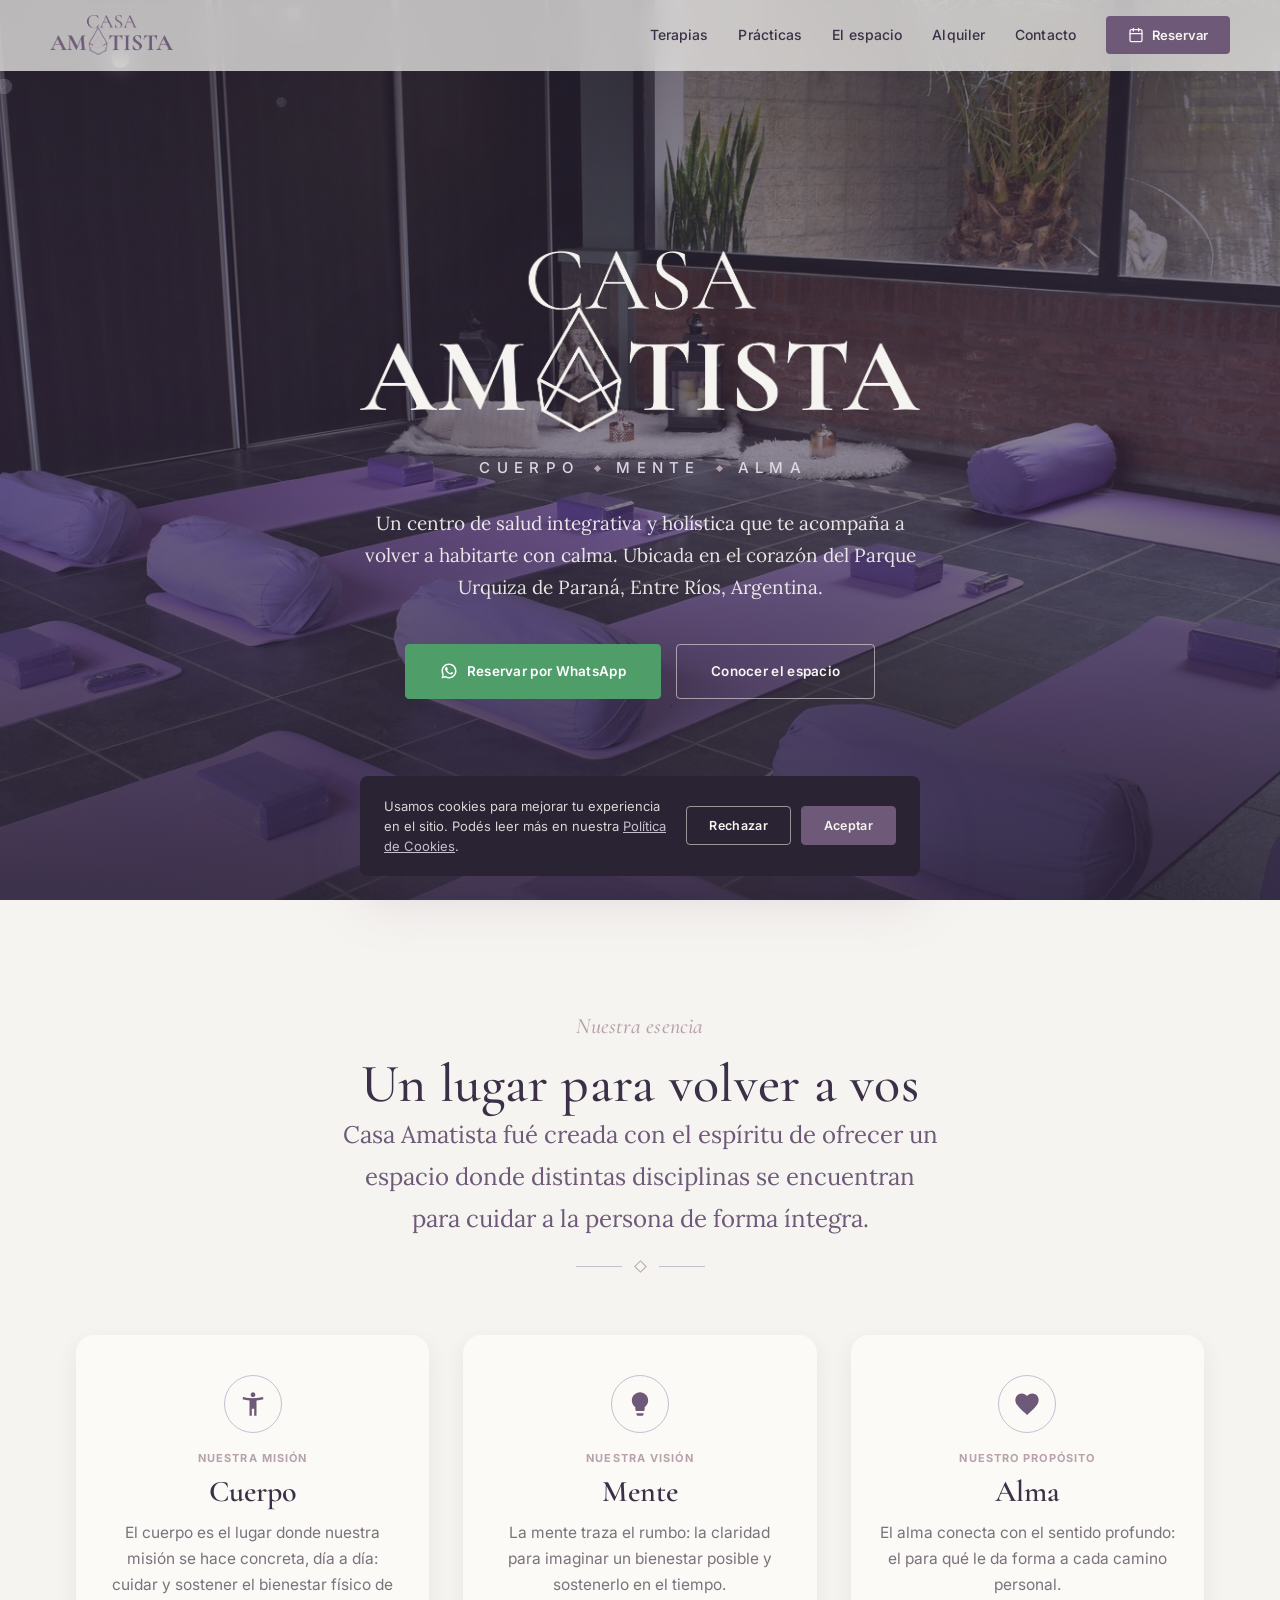
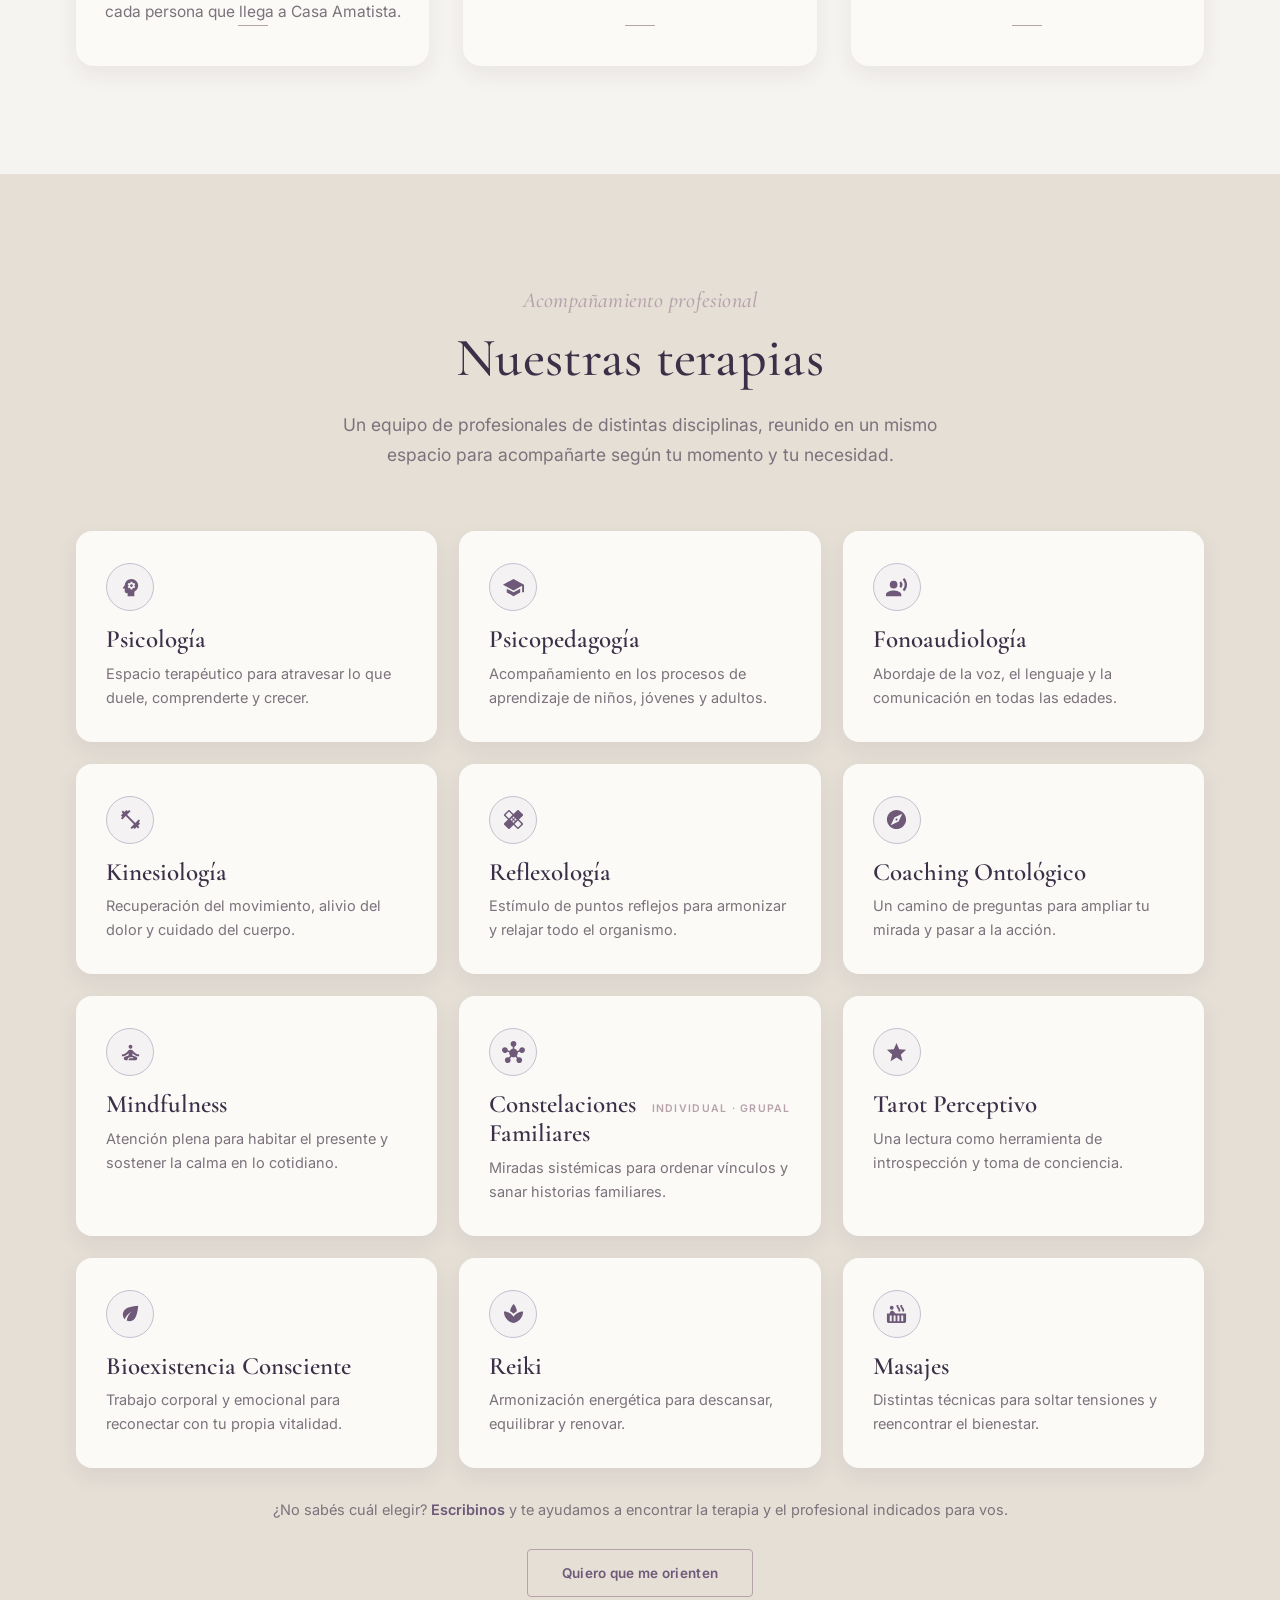
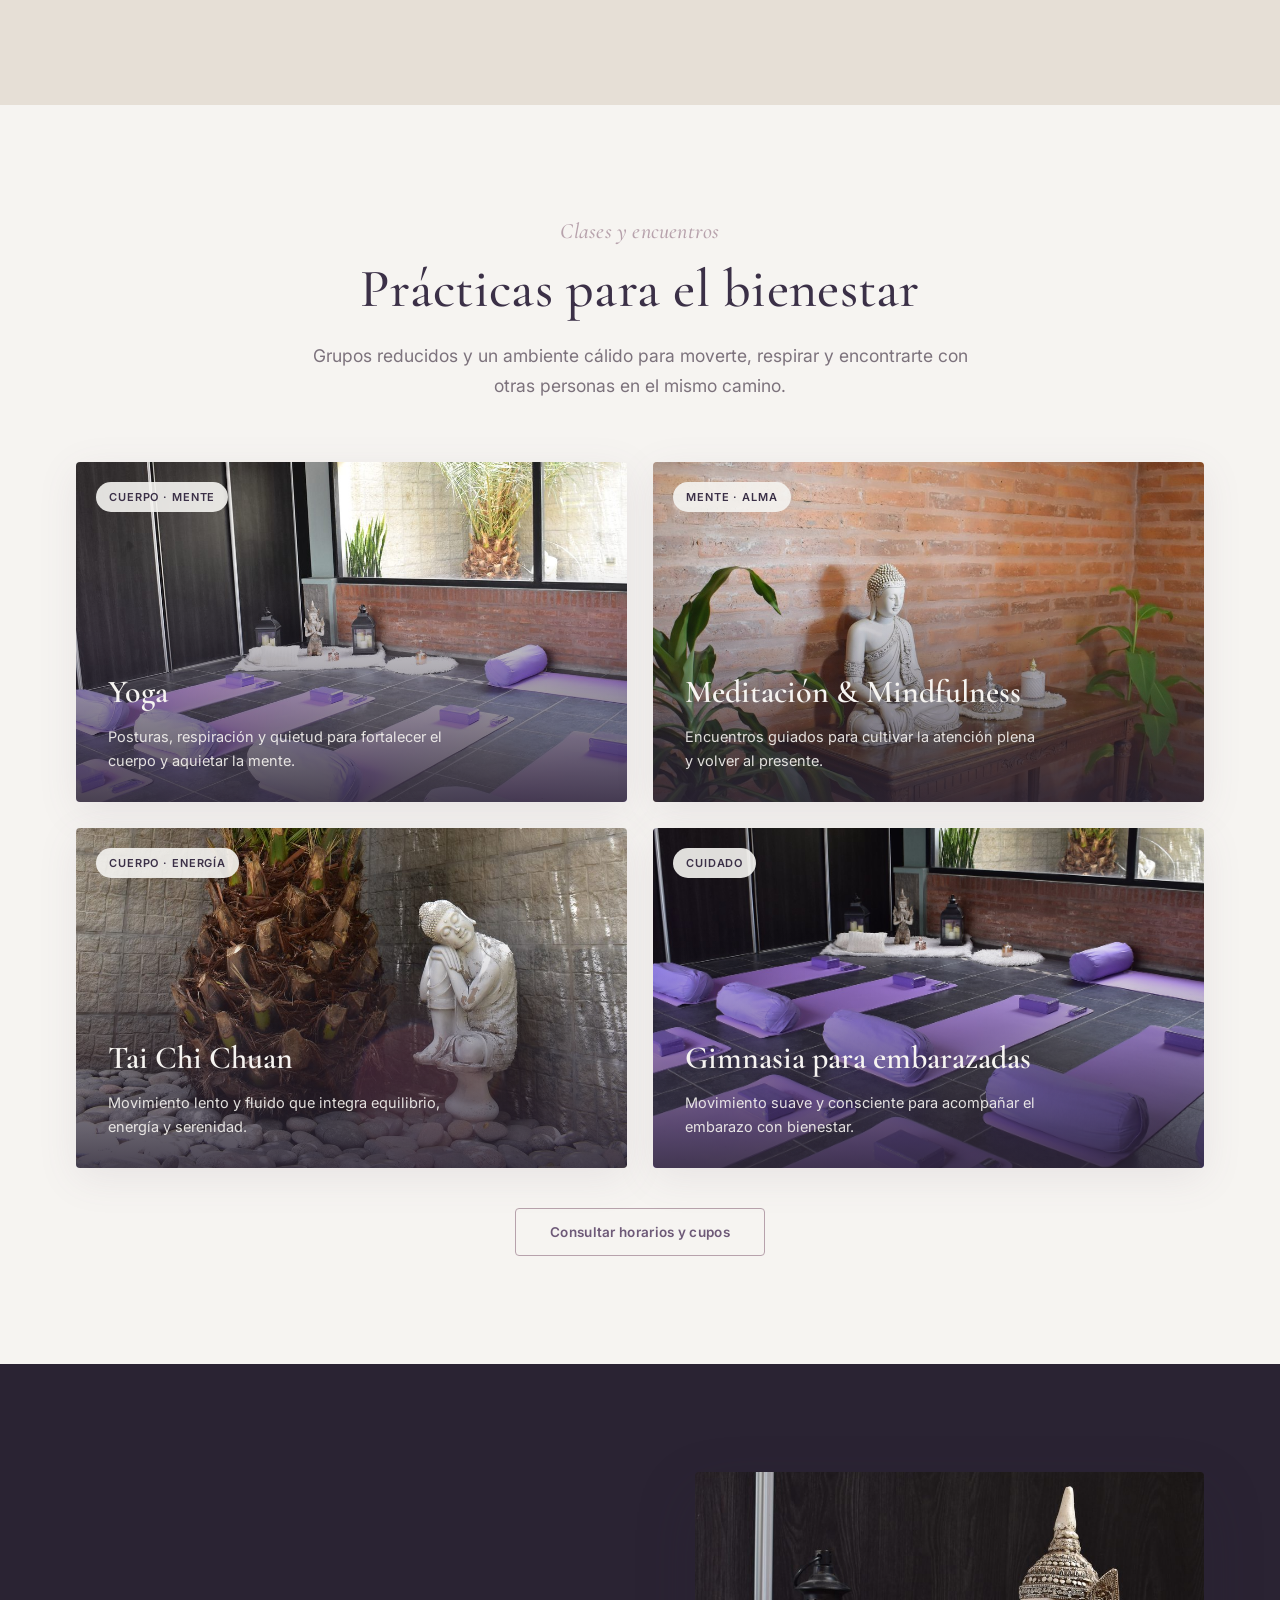
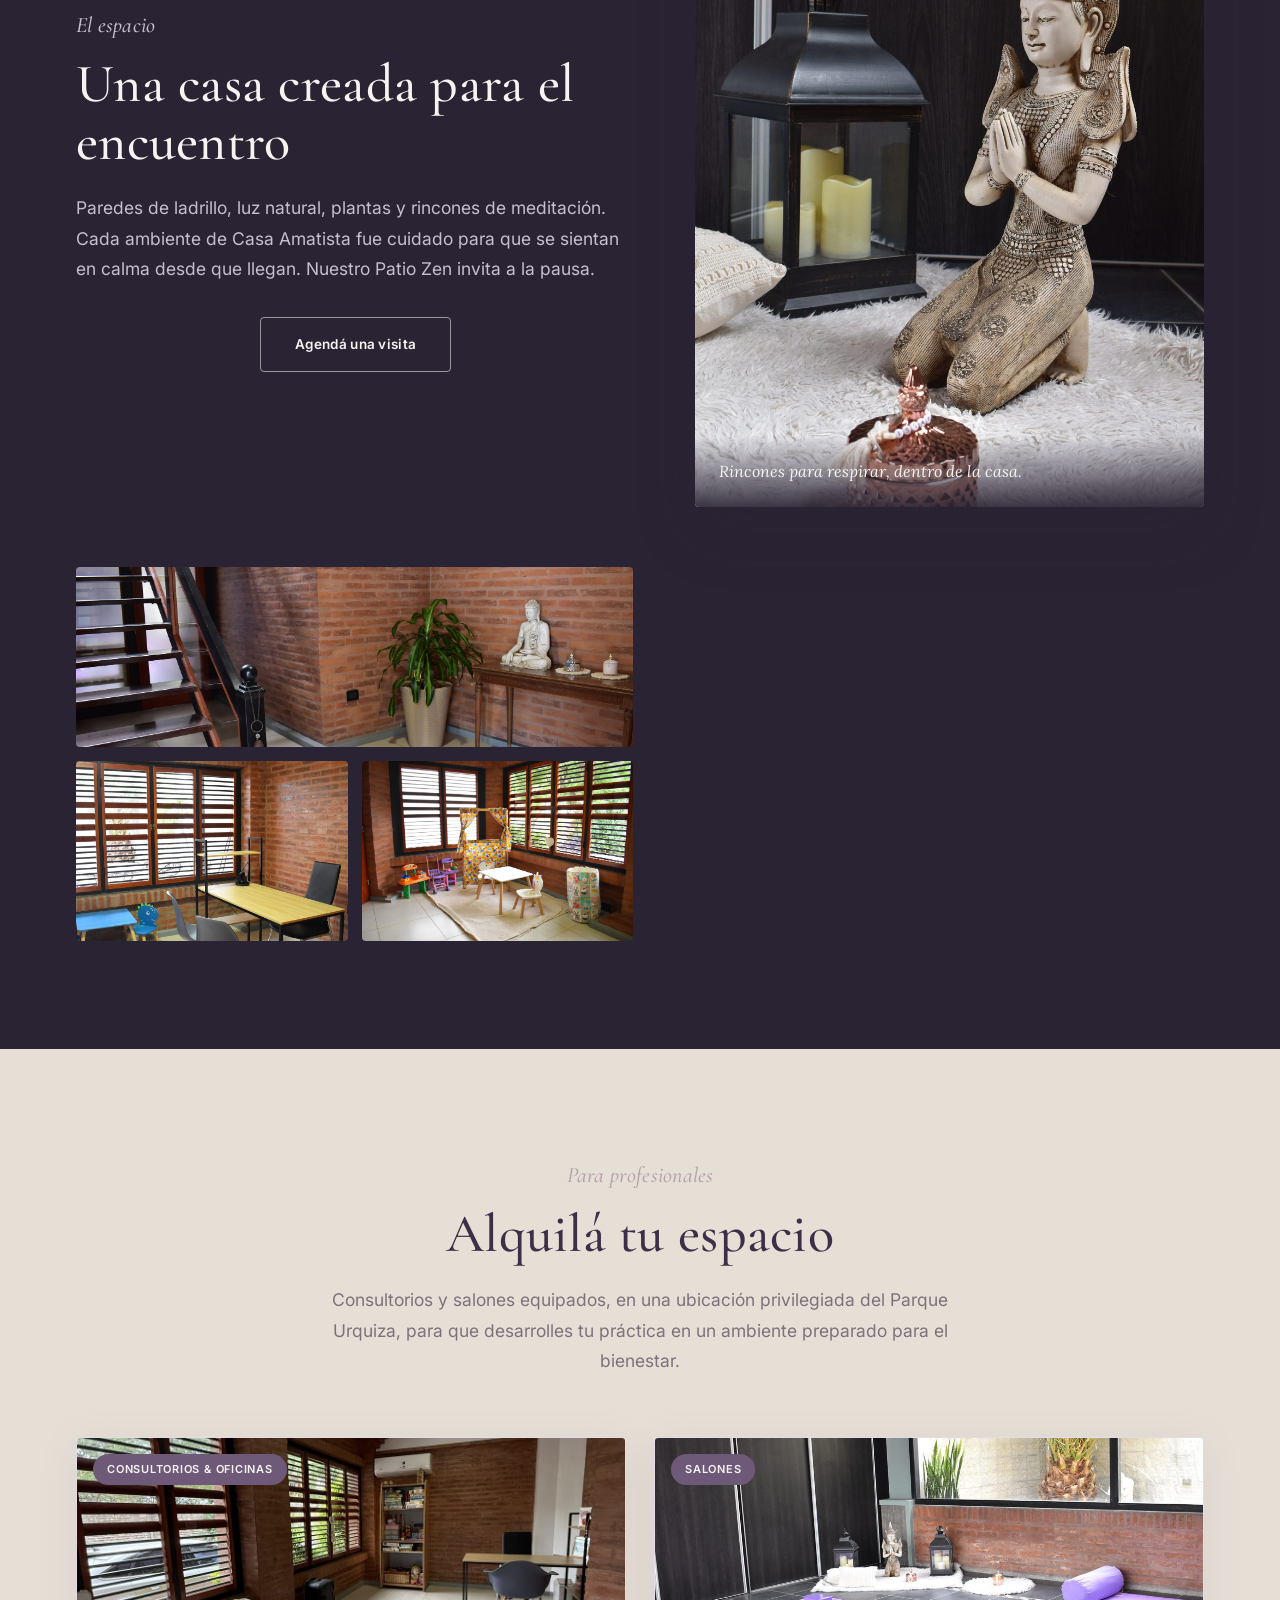
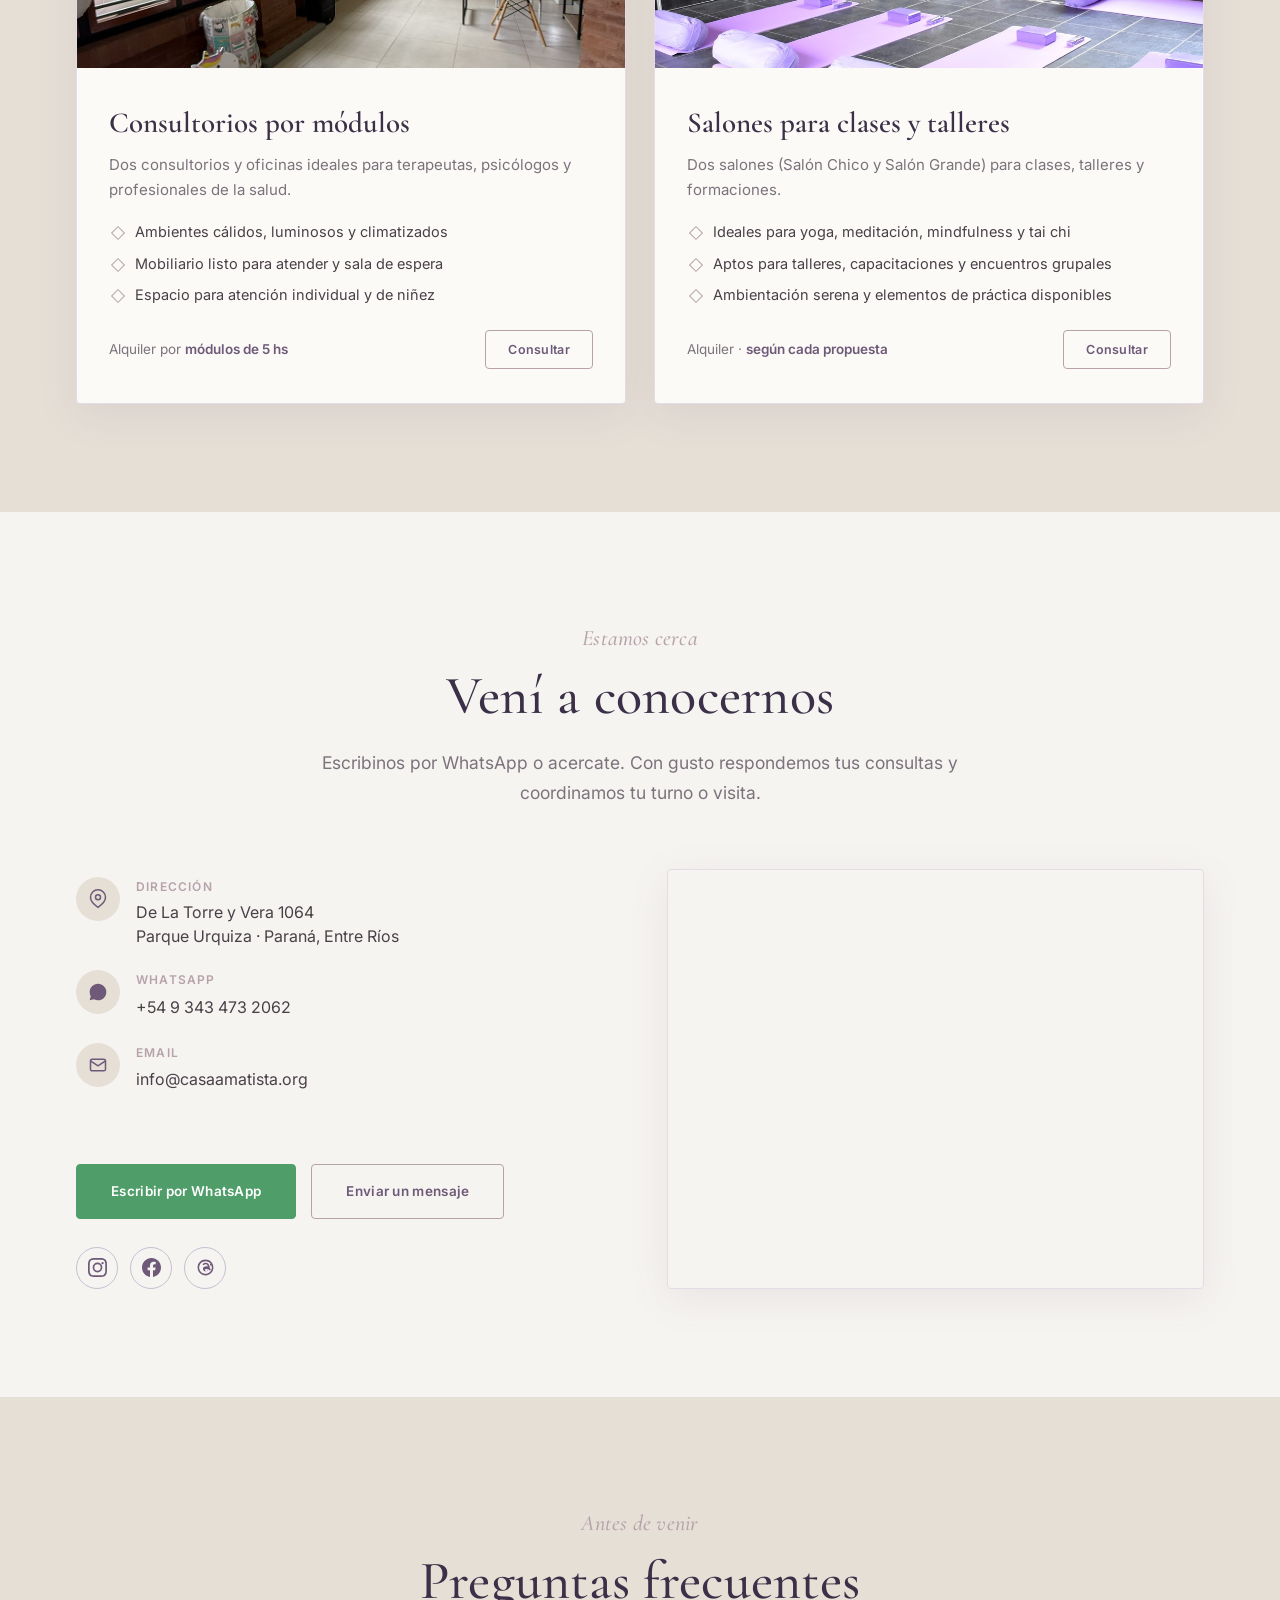
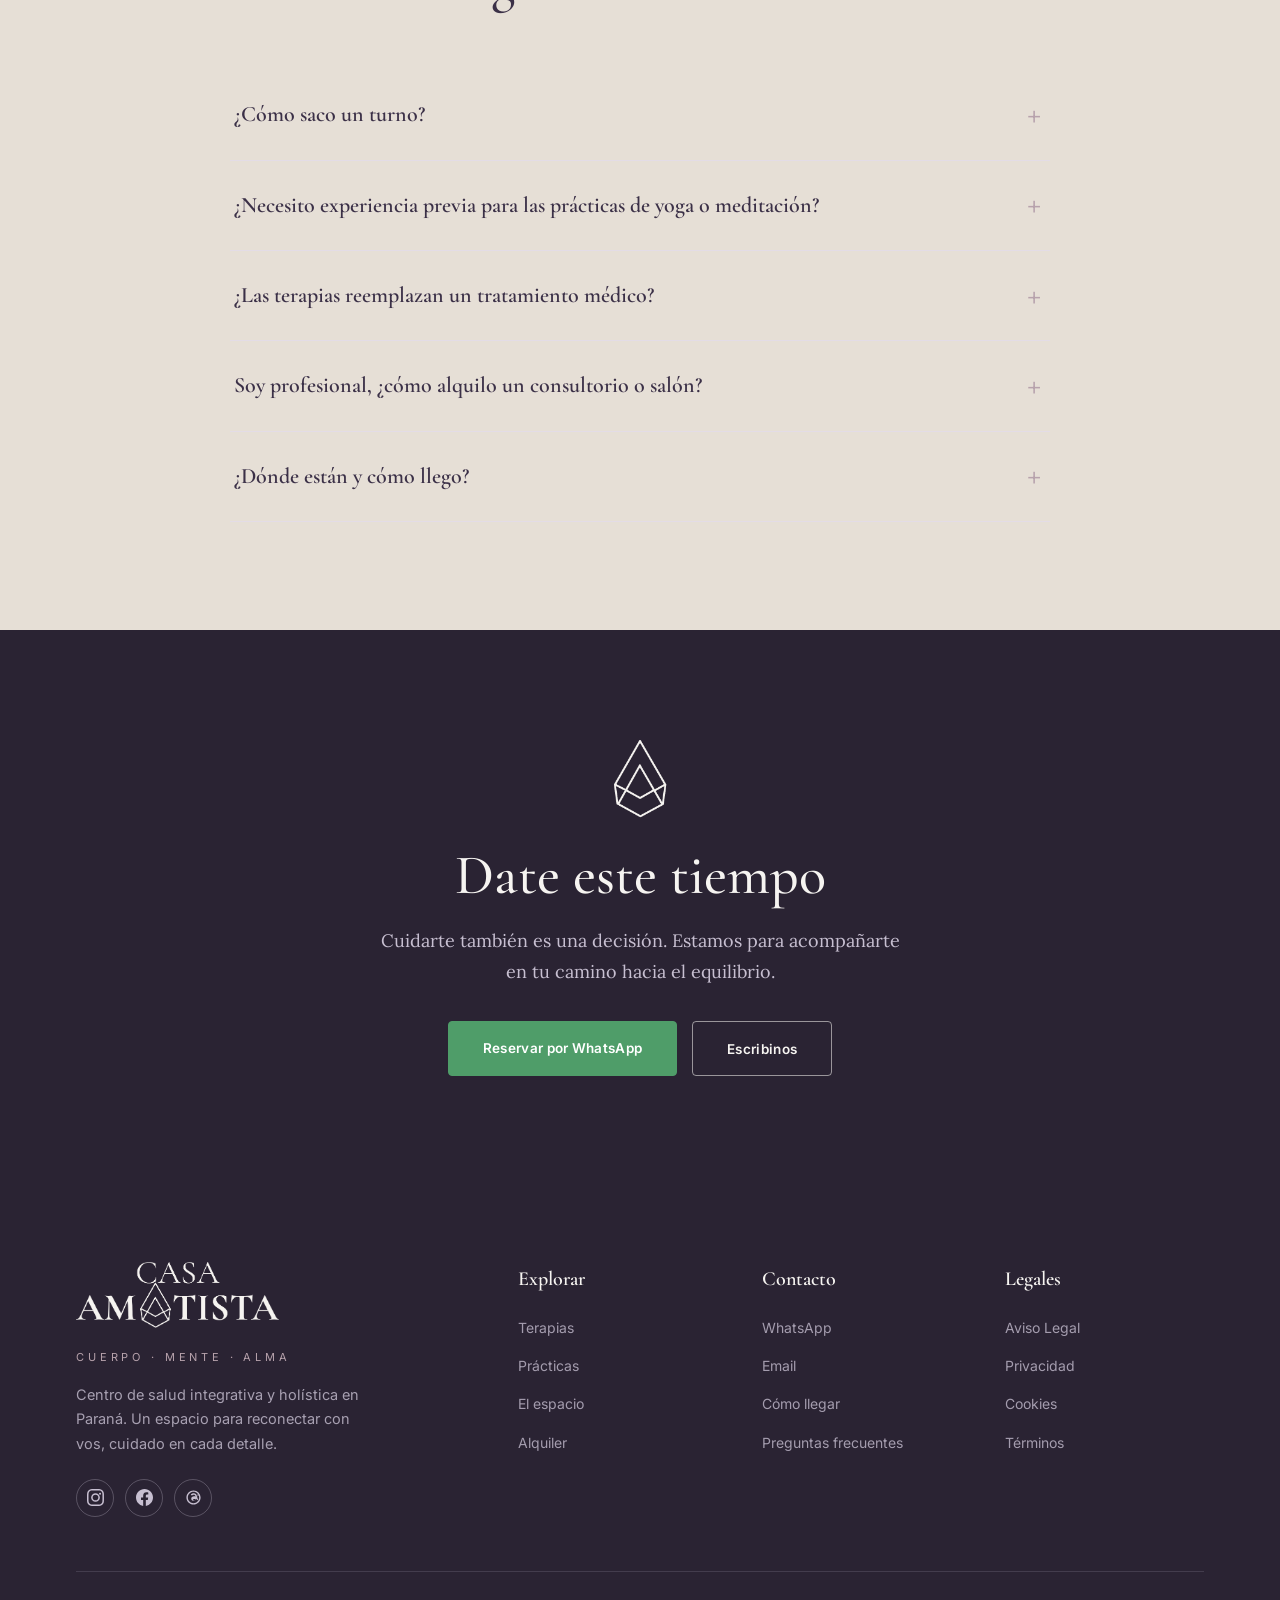
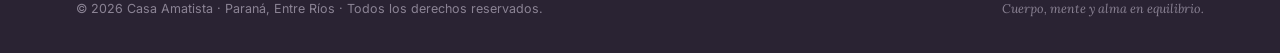
==== commit 65fc4bd7: "seo" ====
--- a/index.html
+++ b/index.html
@@ -44,7 +44,6 @@
 <link rel="preconnect" href="https://fonts.gstatic.com" crossorigin>
 <link href="https://fonts.googleapis.com/css2?family=Cormorant+Garamond:ital,wght@0,400;0,500;0,600;0,700;1,400;1,500&family=Lora:ital,wght@0,400;0,500;1,400;1,500&family=Inter:wght@400;500;600;700&display=swap" rel="stylesheet">
 <link rel="stylesheet" href="styles.css?v=6">
-<script src="https://challenges.cloudflare.com/turnstile/v0/api.js" async defer></script>
 
 <!-- Datos estructurados -->
 <script type="application/ld+json">
@@ -94,6 +93,12 @@
         "addressCountry": "AR"
       },
       "geo": { "@type": "GeoCoordinates", "latitude": -31.720971, "longitude": -60.52763 },
+      "openingHoursSpecification": {
+        "@type": "OpeningHoursSpecification",
+        "dayOfWeek": ["Monday", "Tuesday", "Wednesday", "Thursday", "Friday", "Saturday"],
+        "opens": "07:00",
+        "closes": "22:00"
+      },
       "hasMap": "https://www.google.com/maps/search/?api=1&query=Casa+Amatista+De+La+Torre+y+Vera+1064+Paran%C3%A1",
       "areaServed": { "@type": "City", "name": "Paraná", "containedInPlace": { "@type": "AdministrativeArea", "name": "Entre Ríos" } },
       "knowsAbout": ["Salud integrativa", "Psicología", "Psicopedagogía", "Fonoaudiología", "Kinesiología", "Reflexología", "Coaching ontológico", "Mindfulness", "Constelaciones familiares", "Tarot perceptivo", "Reiki", "Masajes", "Yoga", "Meditación", "Tai Chi Chuan"],
@@ -696,6 +701,6 @@
 
 <button class="back-to-top" id="backToTop" aria-label="Volver arriba">↑</button>
 
-<script src="script.js?v=3"></script>
+<script src="script.js?v=4"></script>
 </body>
 </html>
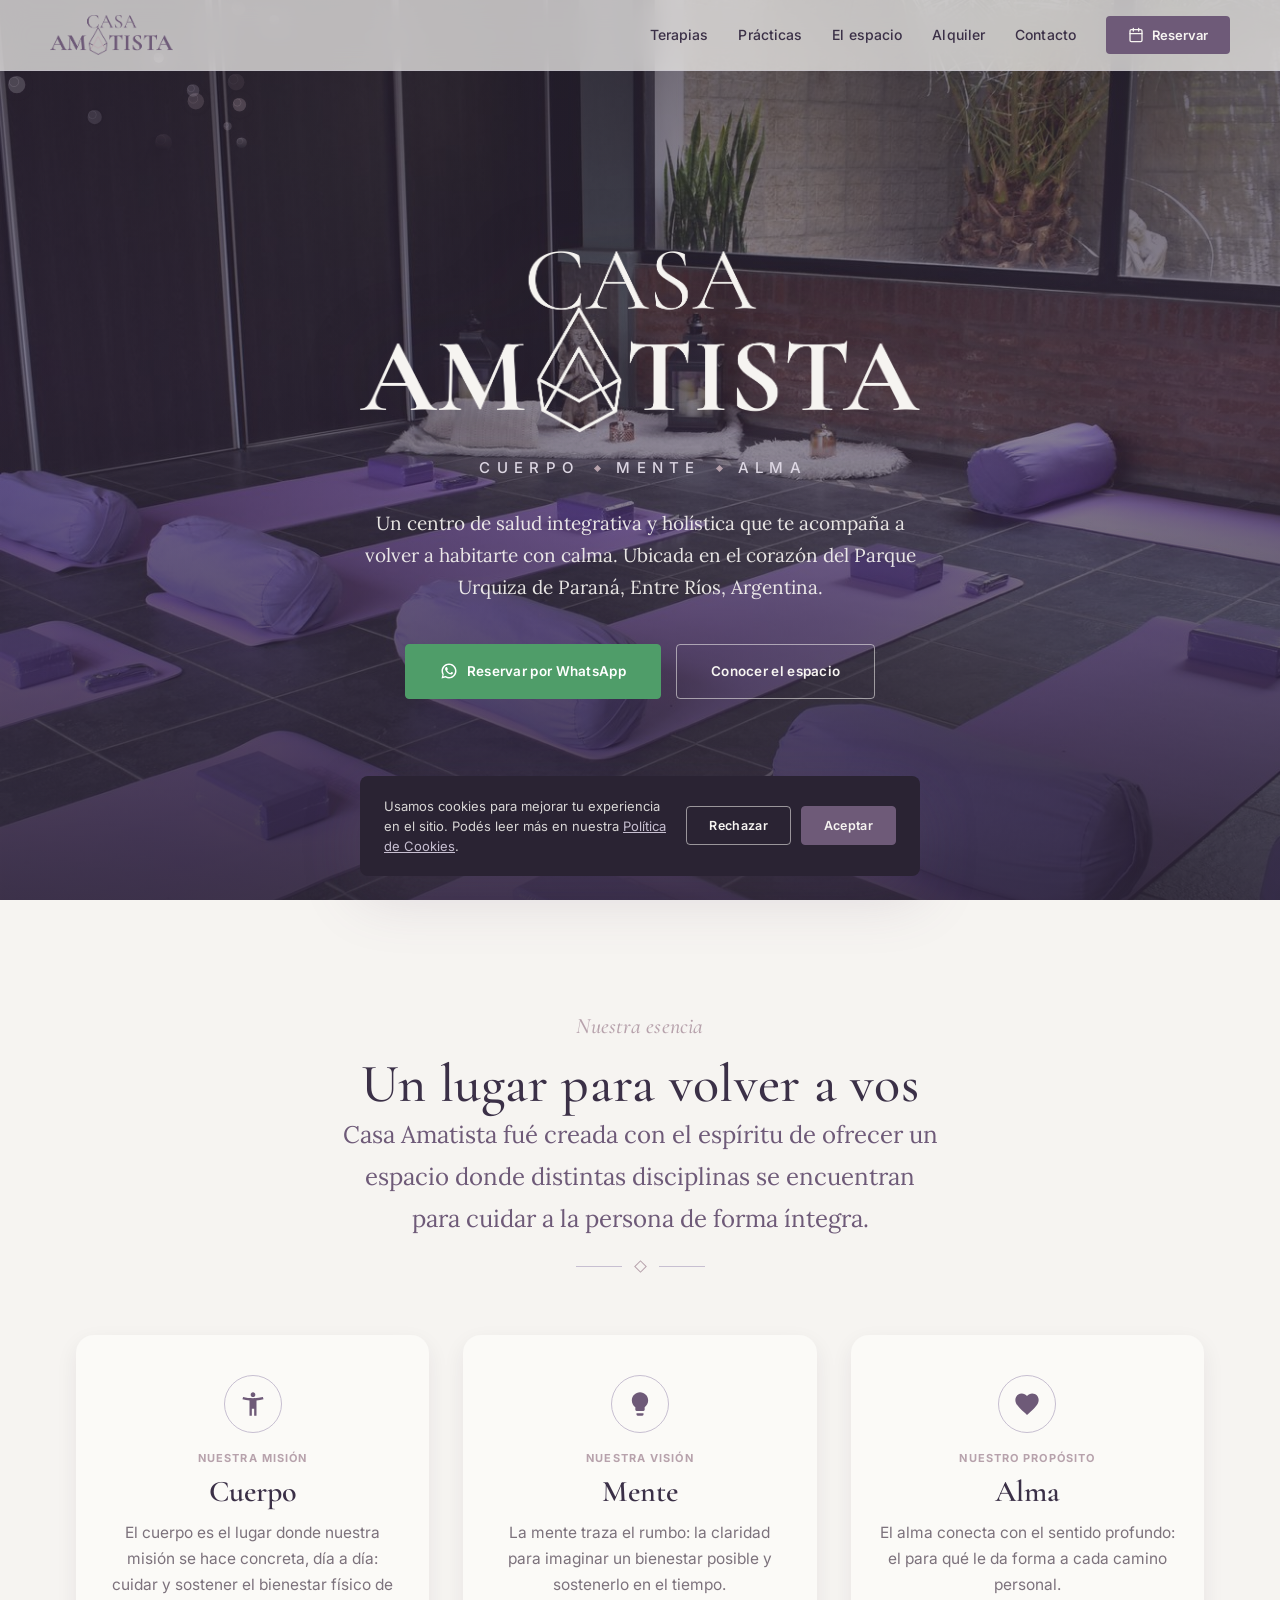
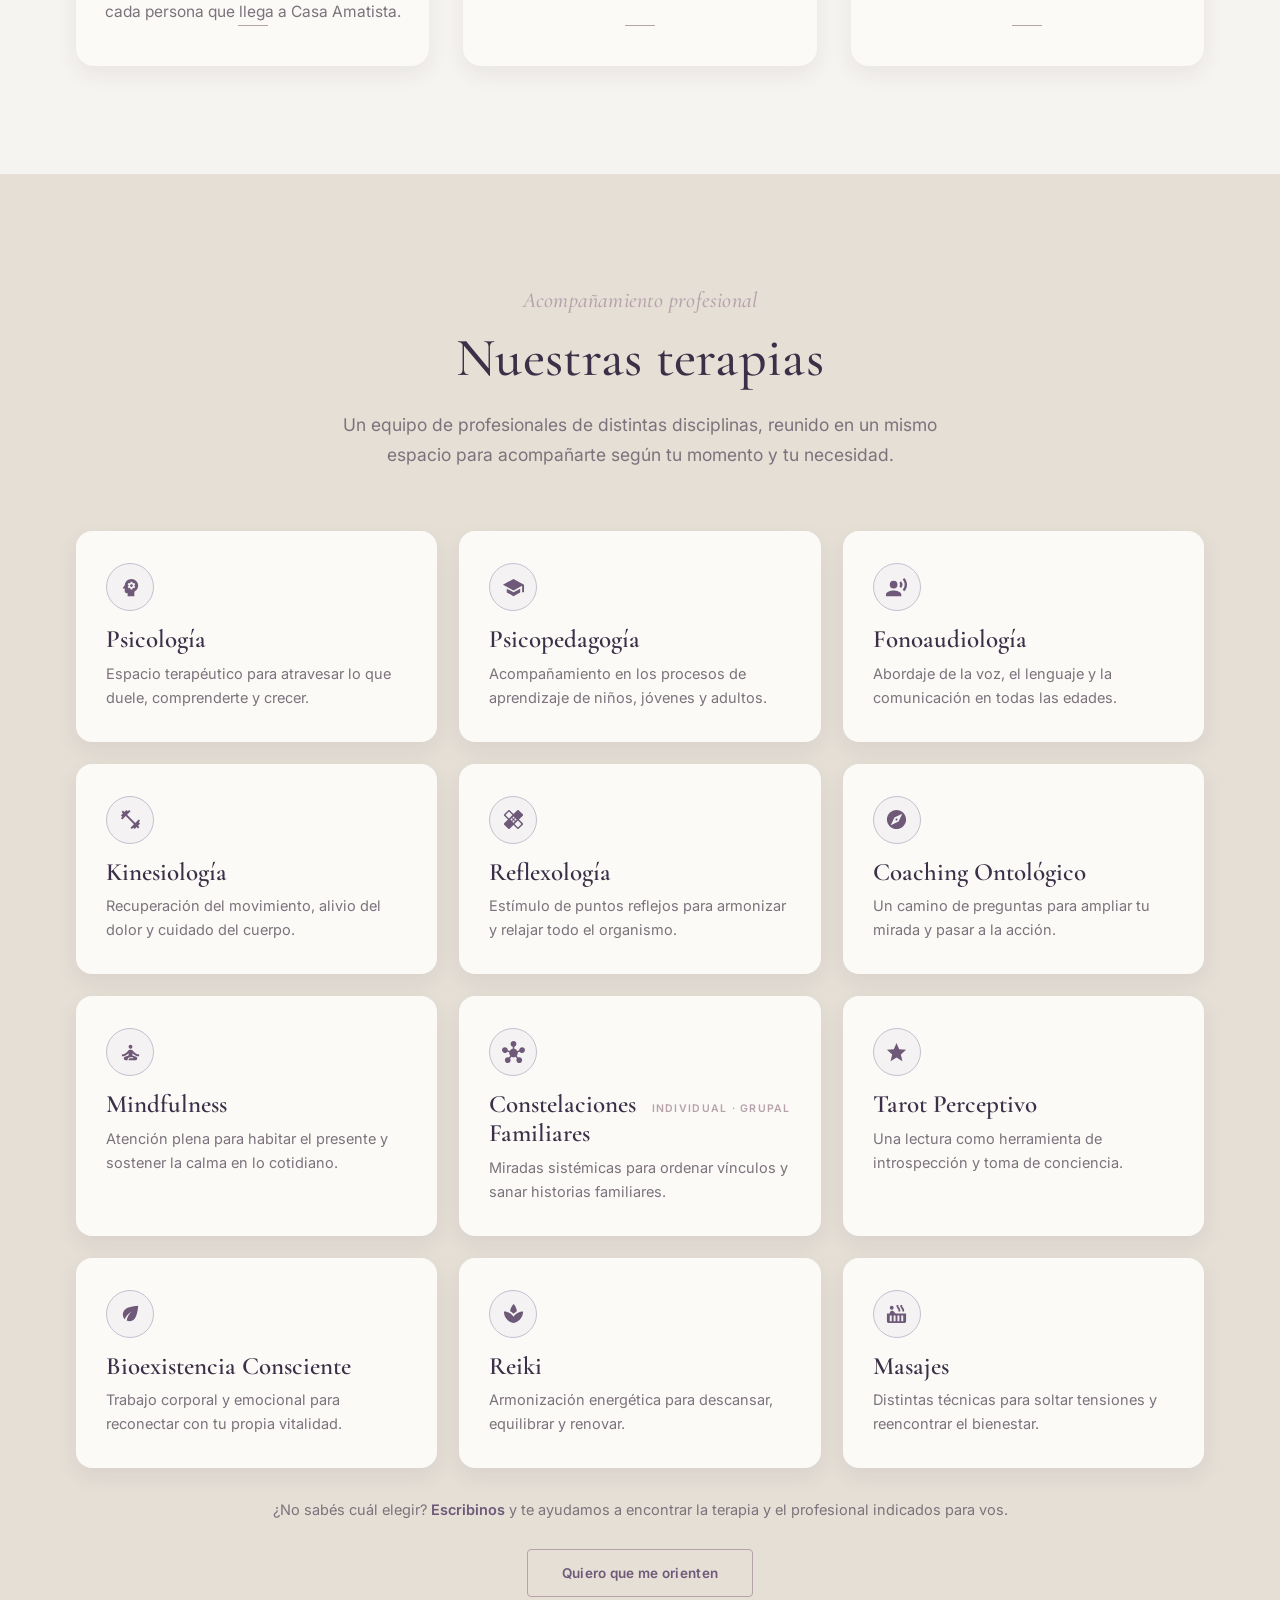
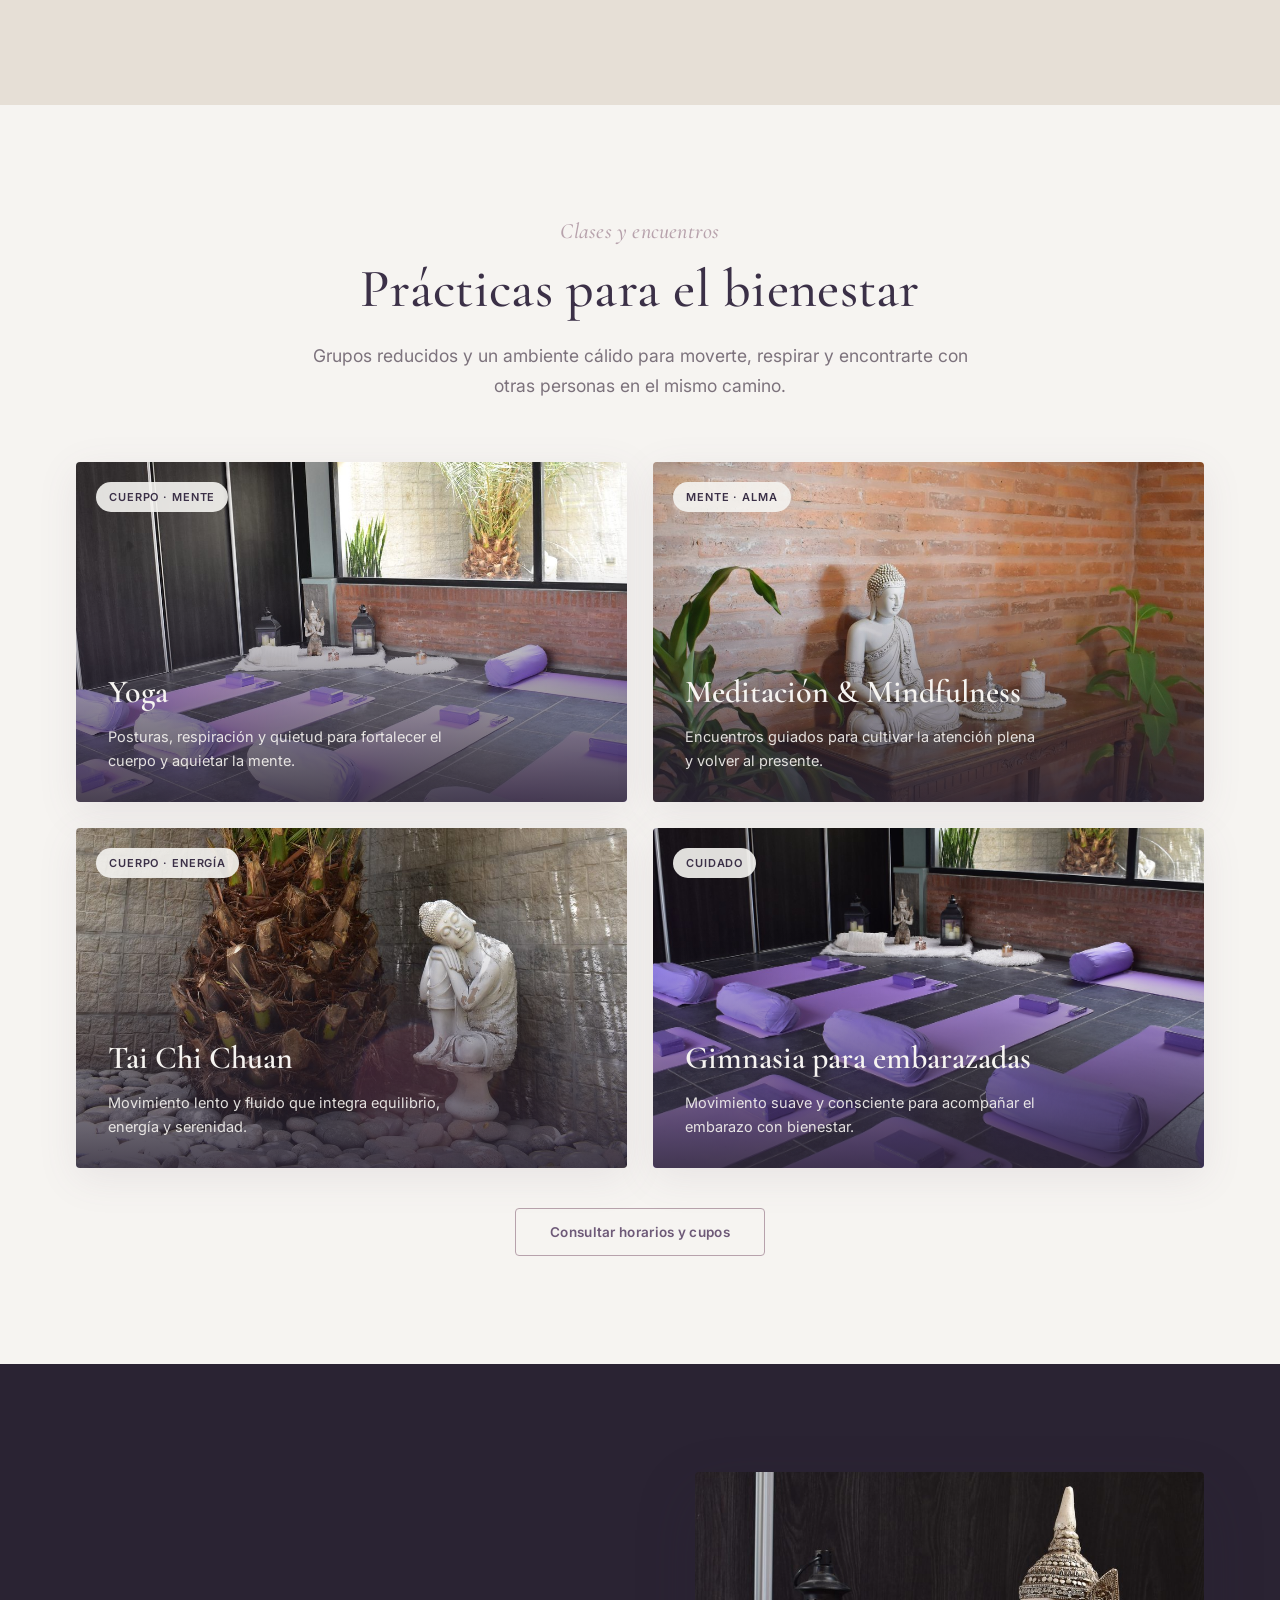
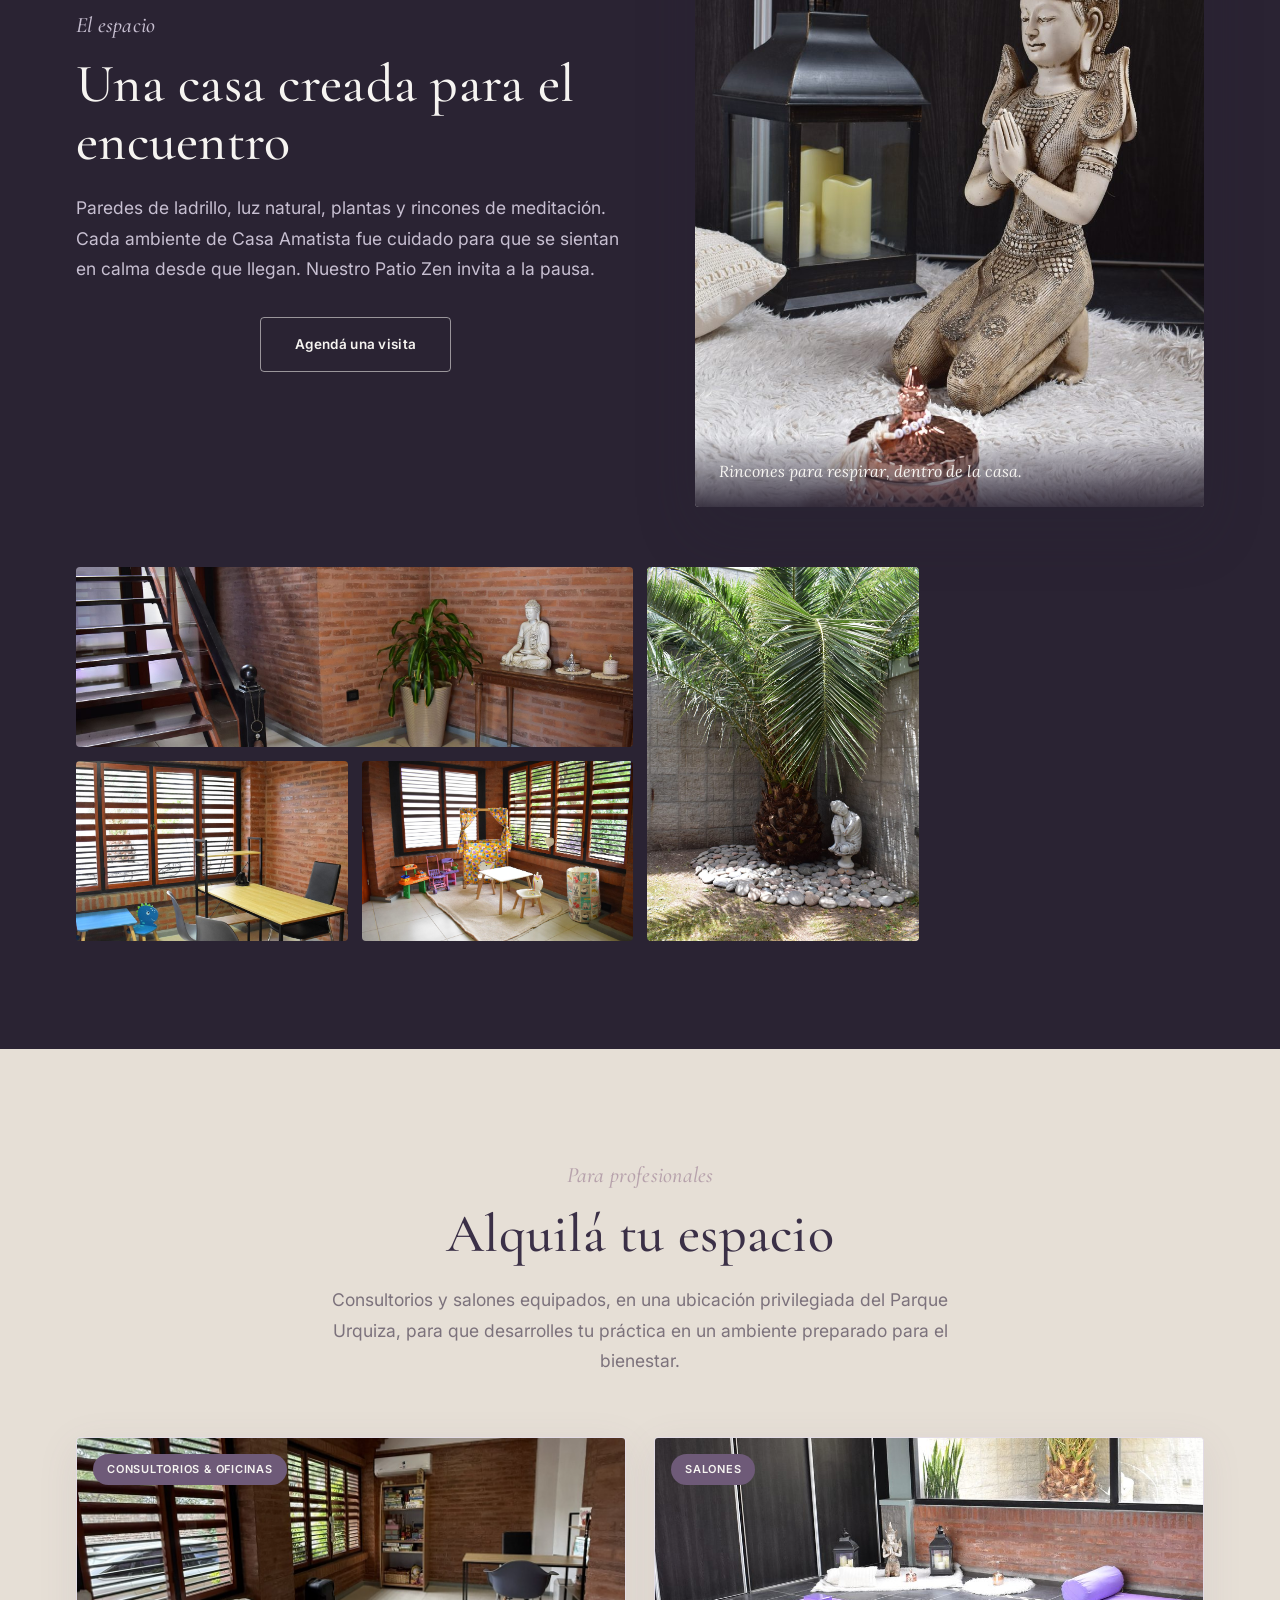
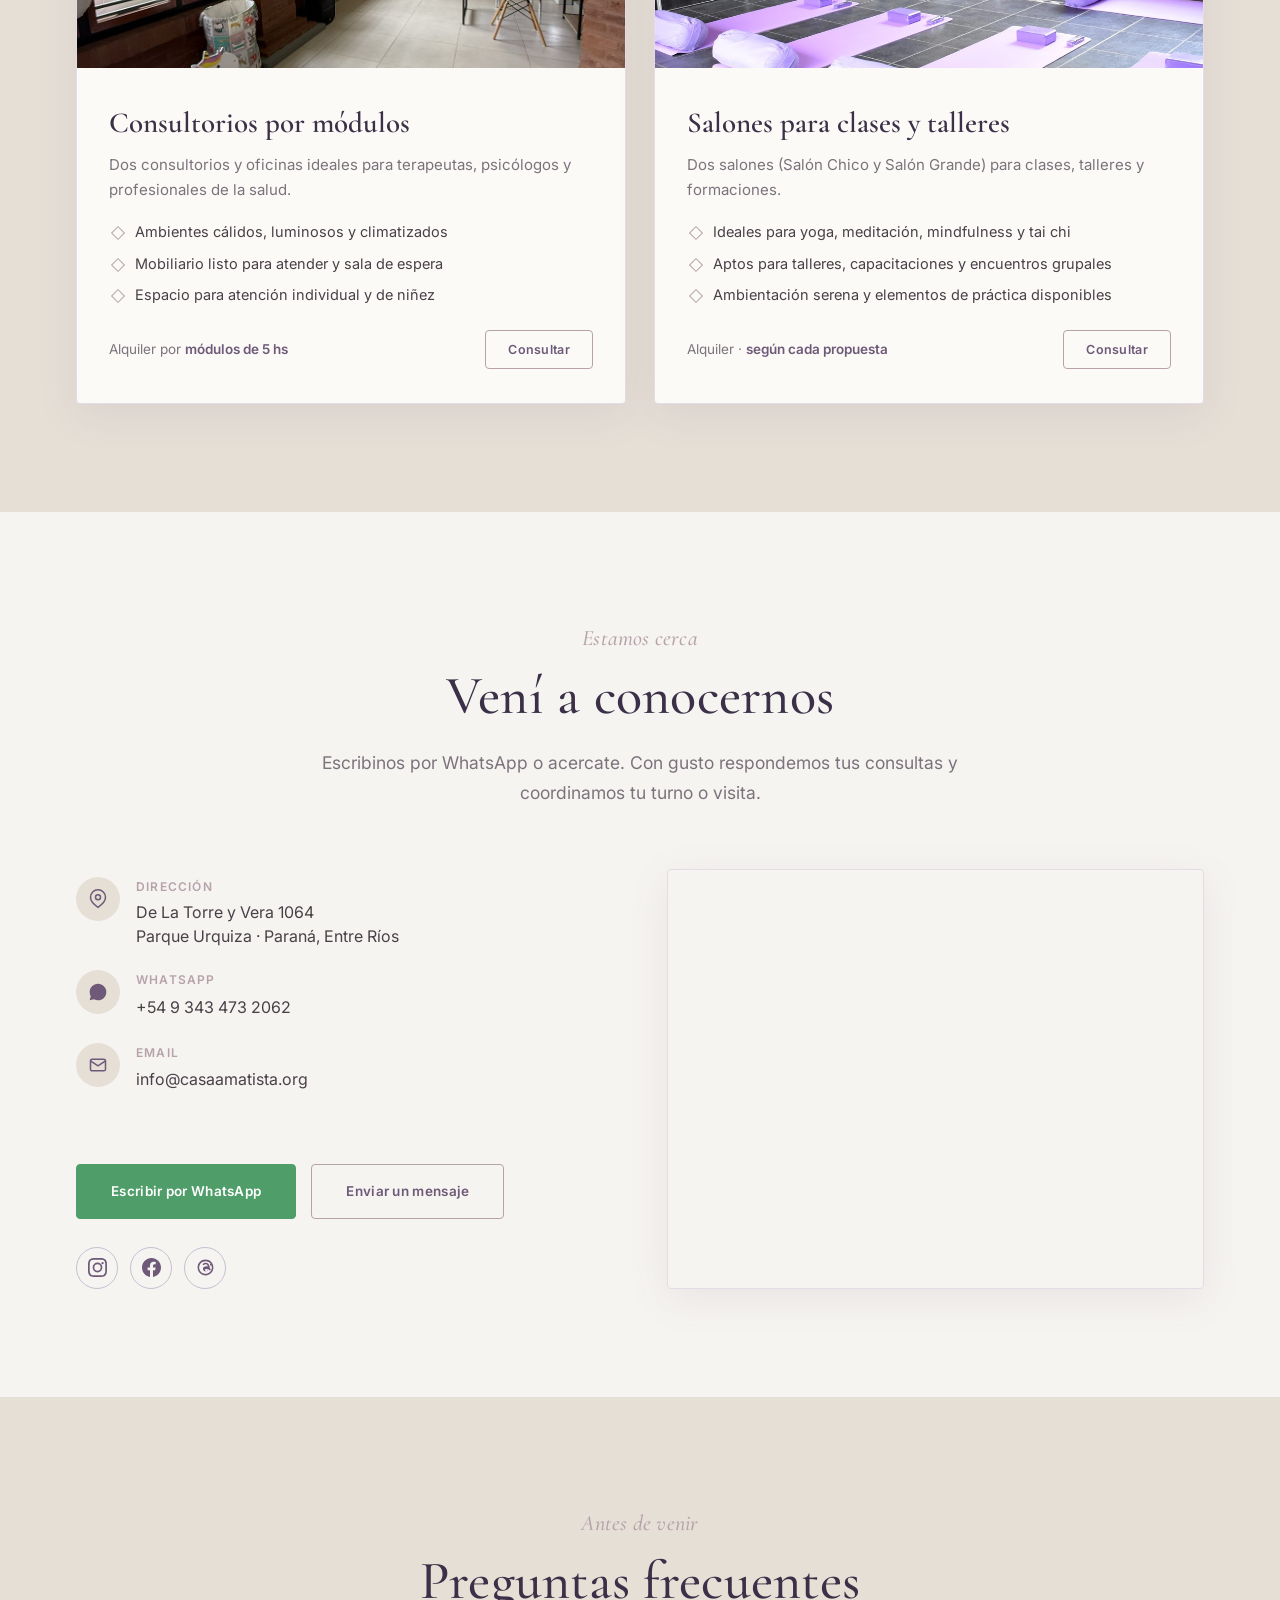
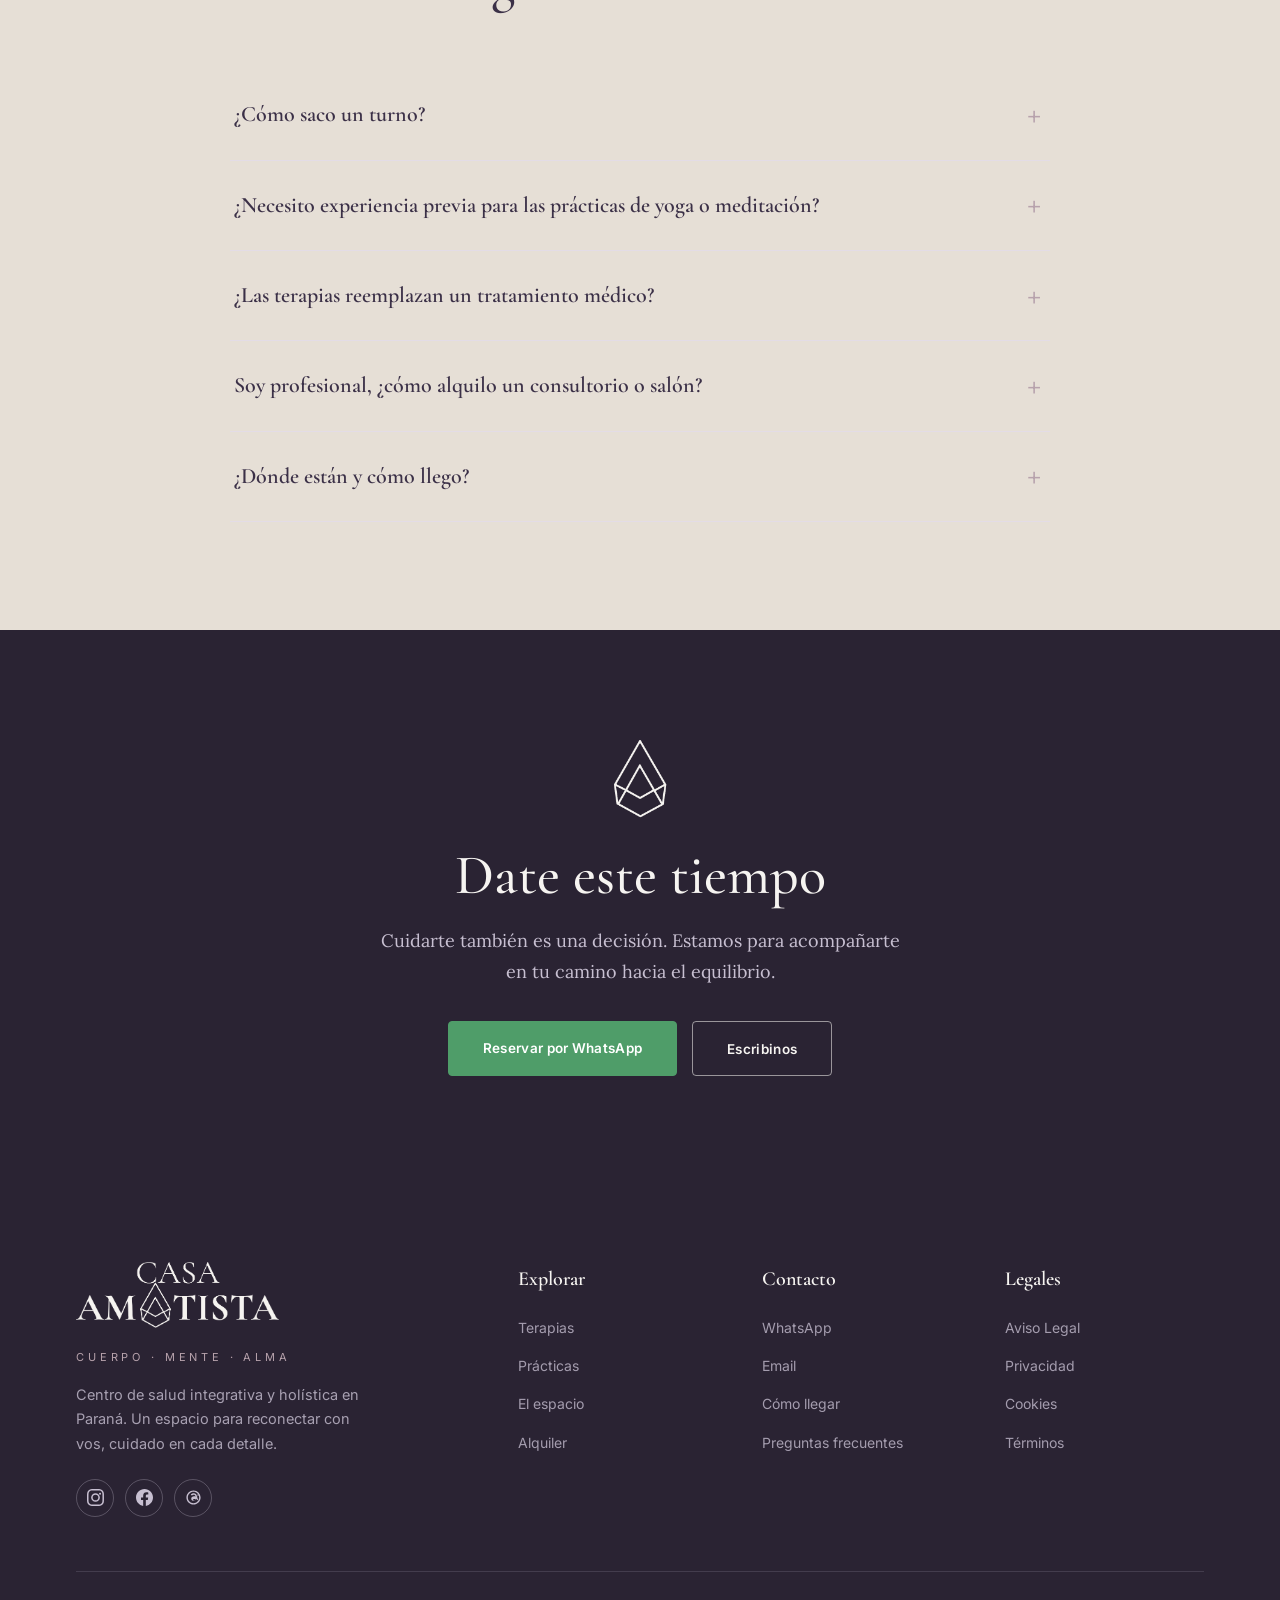
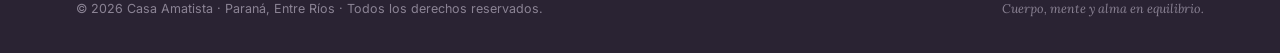
==== commit f0fdbbac: "seo" ====
--- a/index.html
+++ b/index.html
@@ -24,7 +24,7 @@
 <meta property="og:description" content="Un espacio para reconectar cuerpo, mente y alma. Terapias, prácticas y salones en Parque Urquiza, Paraná.">
 <meta property="og:type" content="website">
 <meta property="og:url" content="https://casaamatista.org/">
-<meta property="og:image" content="https://casaamatista.org/assets/og-image.jpg">
+<meta property="og:image" content="https://casaamatista.org/assets/casaamatistaSEO.jpg">
 <meta property="og:image:type" content="image/jpeg">
 <meta property="og:image:width" content="1200">
 <meta property="og:image:height" content="630">
@@ -34,7 +34,7 @@
 <meta name="twitter:card" content="summary_large_image">
 <meta name="twitter:title" content="Casa Amatista · Salud Integrativa y Holística en Paraná">
 <meta name="twitter:description" content="Un espacio para reconectar cuerpo, mente y alma. Paraná, Entre Ríos.">
-<meta name="twitter:image" content="https://casaamatista.org/assets/og-image.jpg">
+<meta name="twitter:image" content="https://casaamatista.org/assets/casaamatistaSEO.jpg">
 <meta name="twitter:image:alt" content="Hall de entrada de Casa Amatista, centro de salud integrativa en Paraná">
 
 <link rel="icon" type="image/png" href="assets/favicon.png">
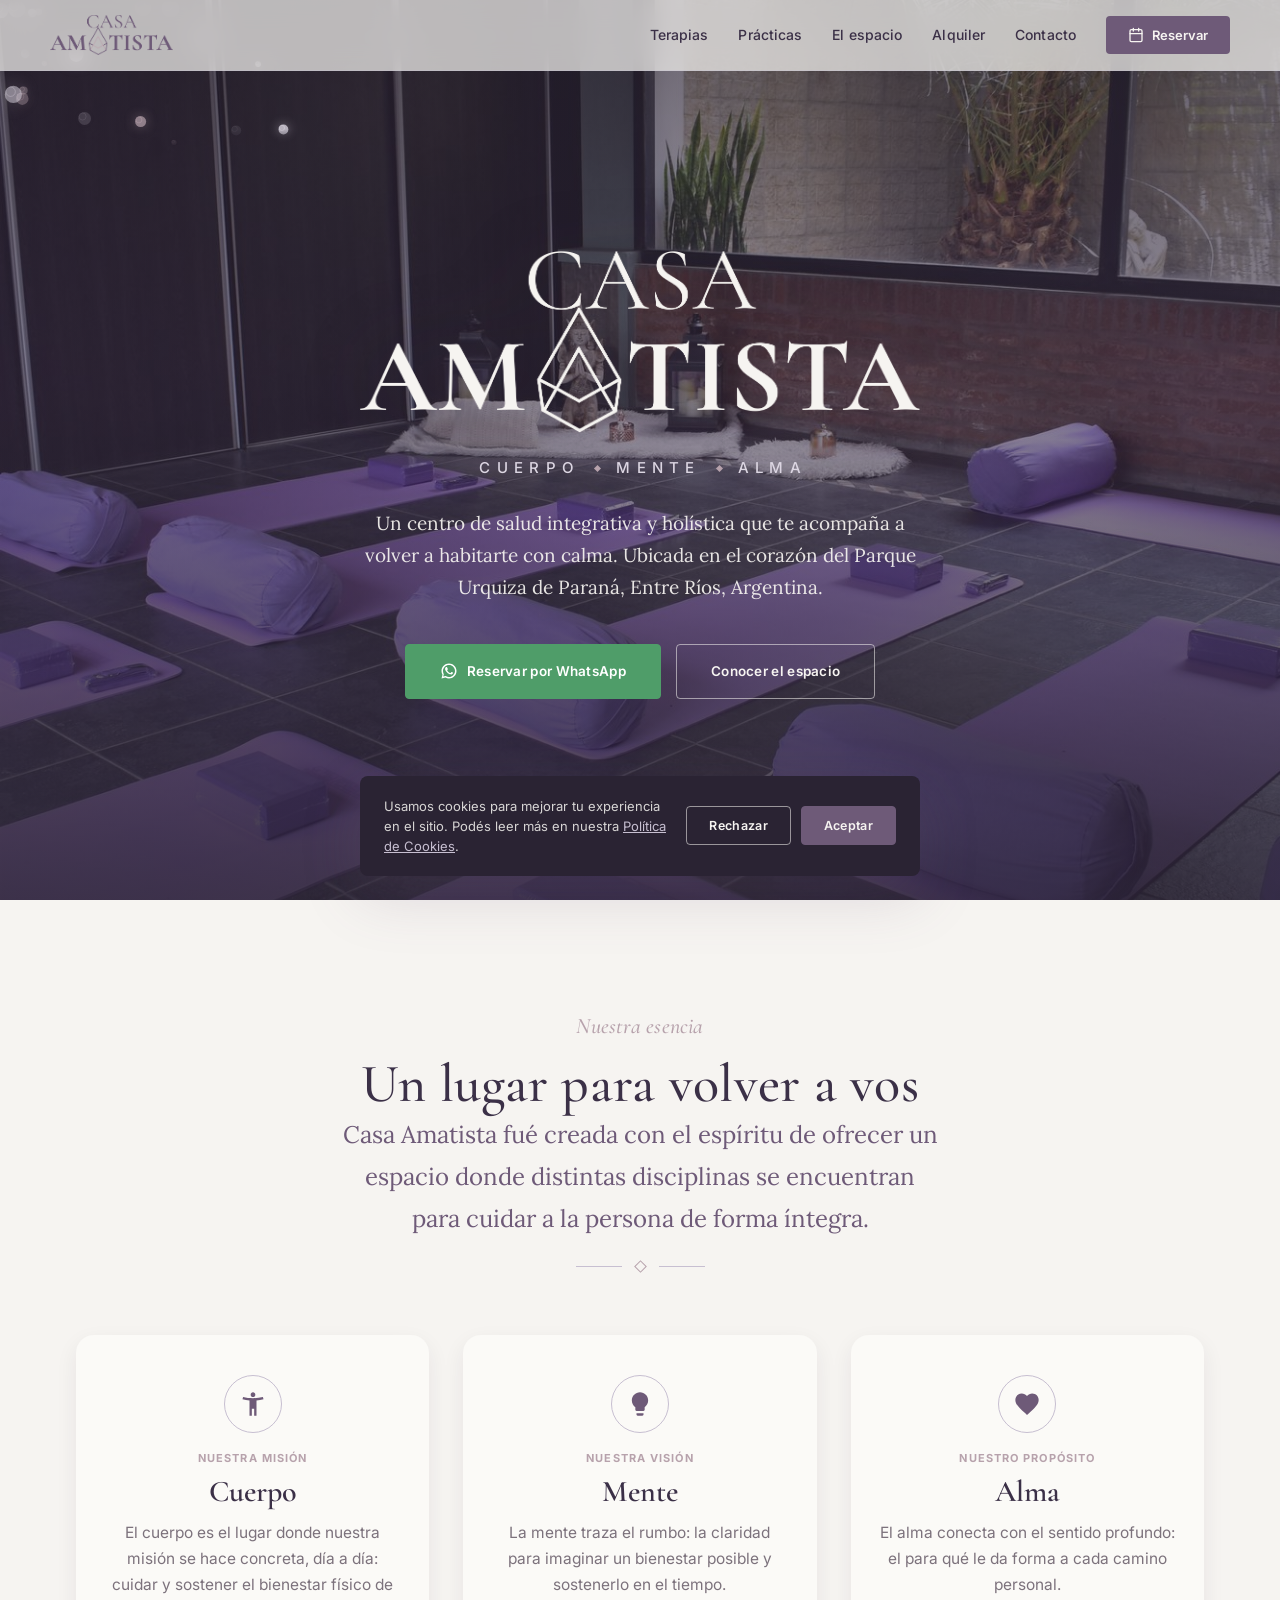
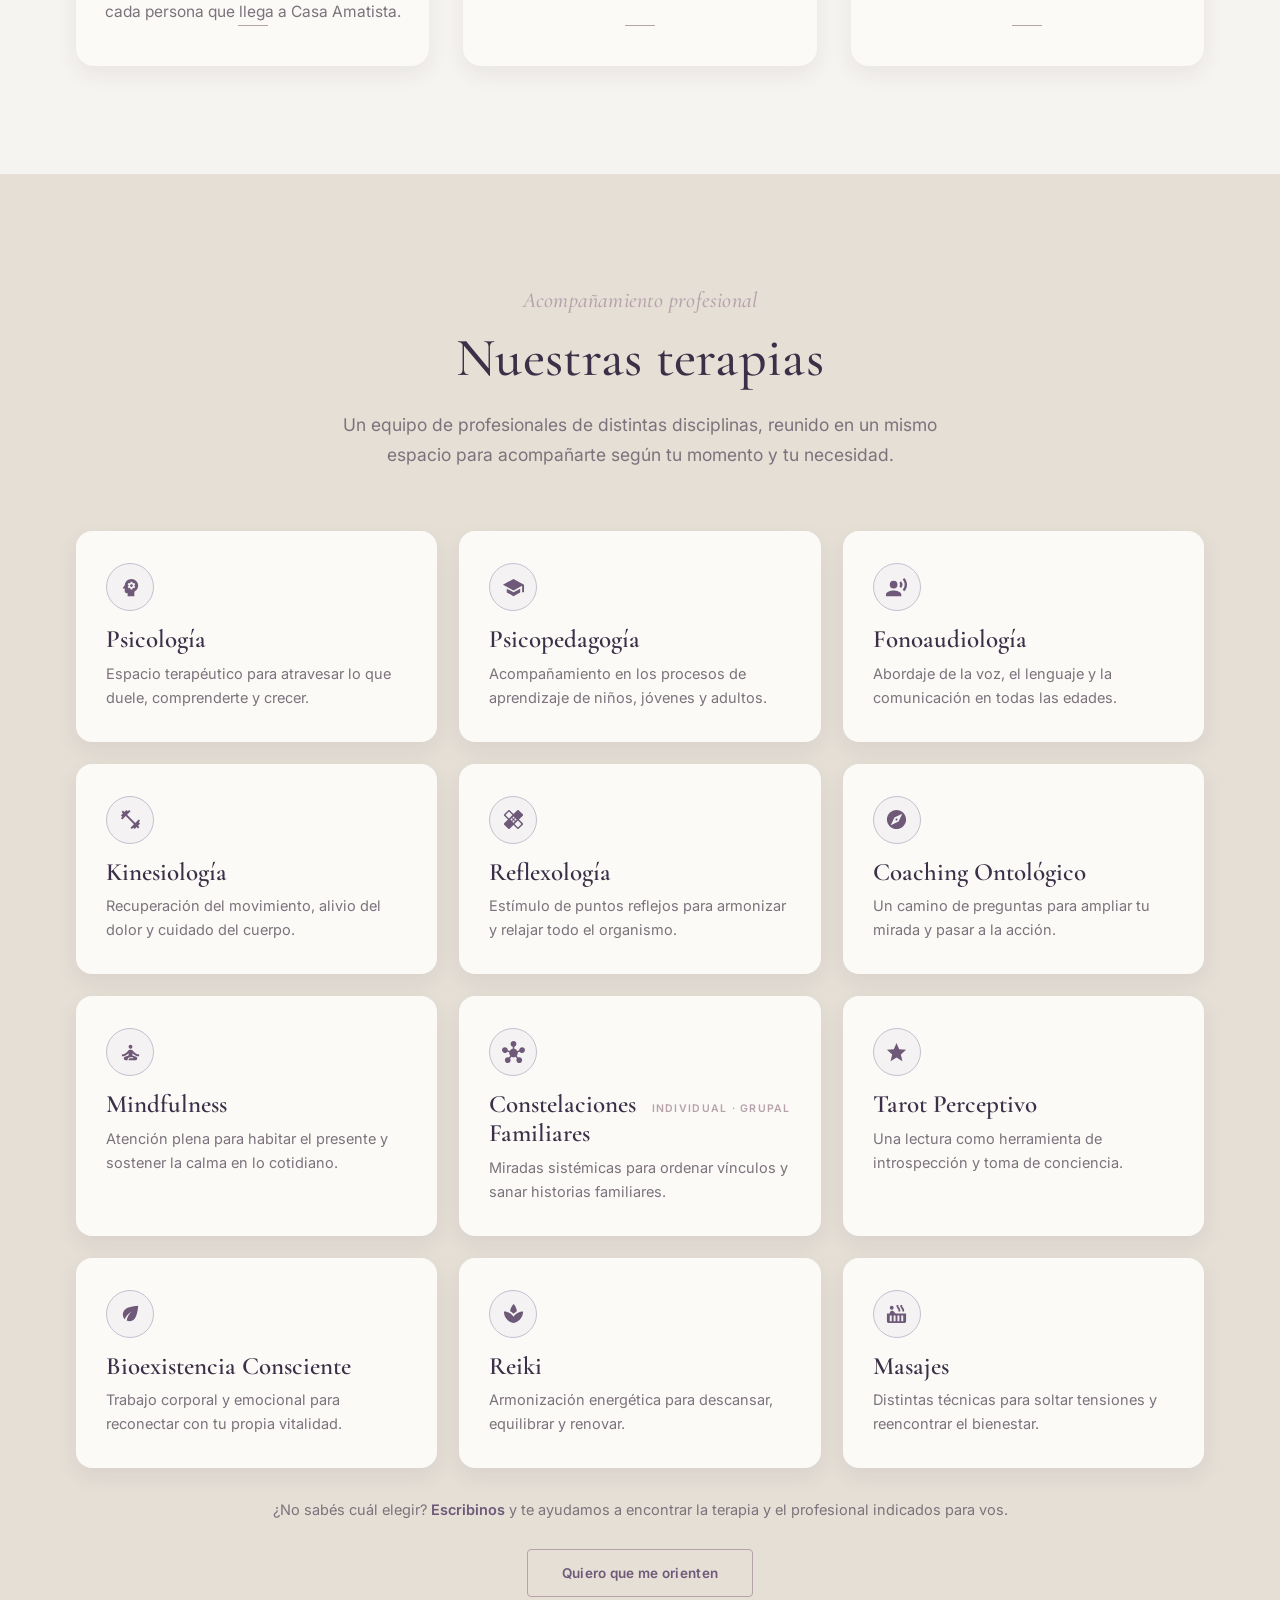
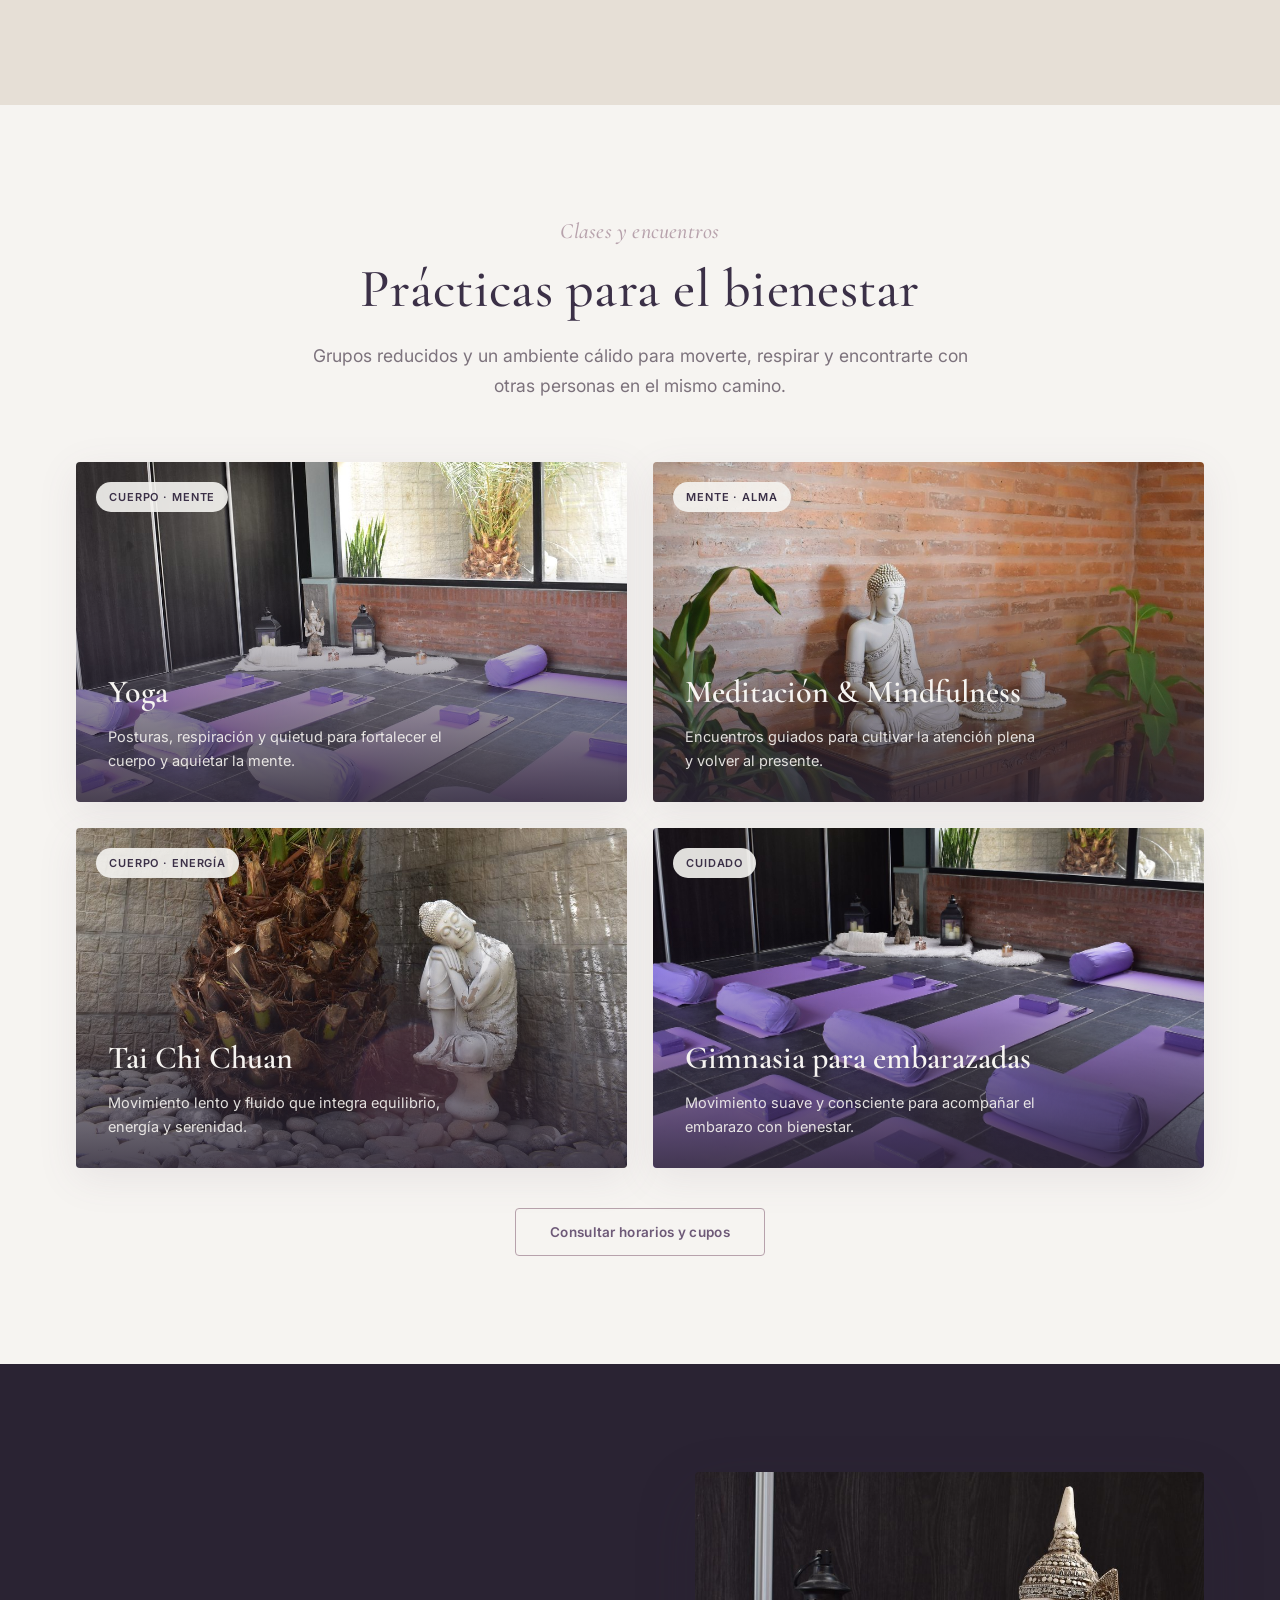
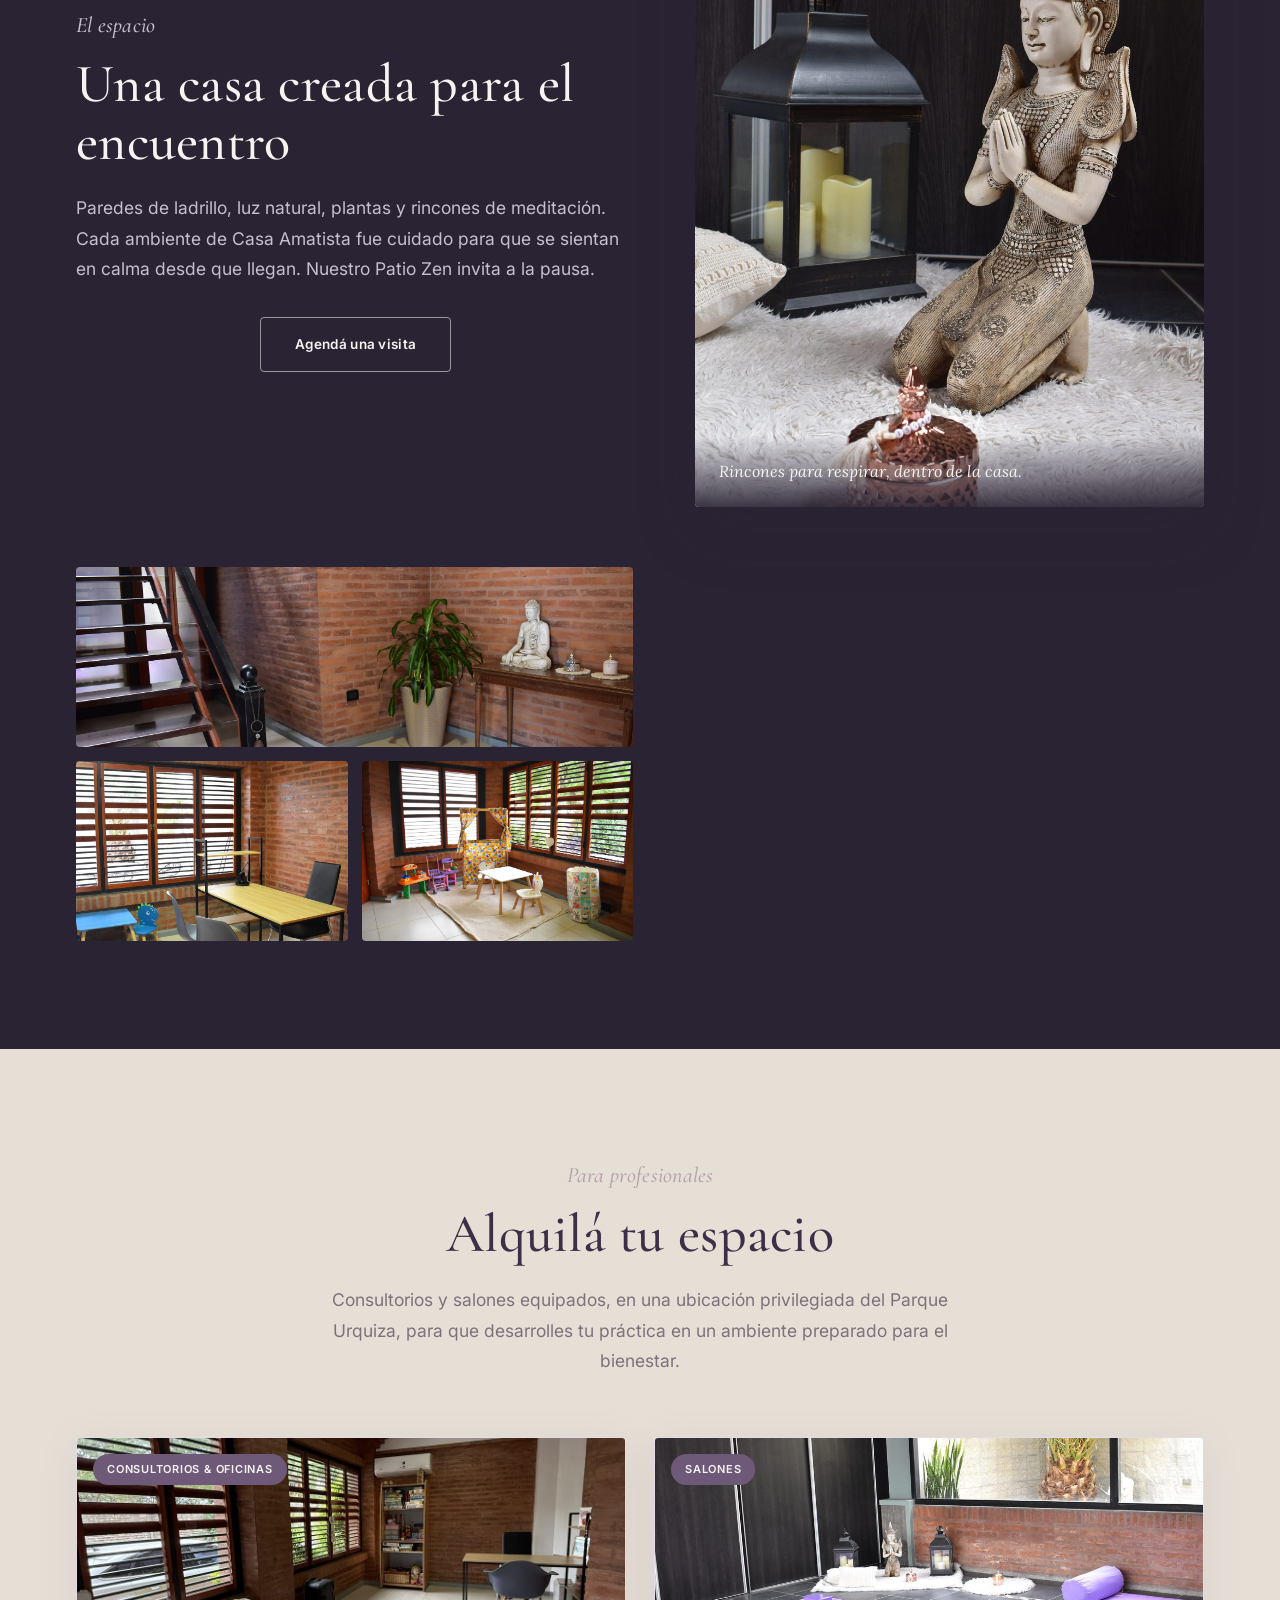
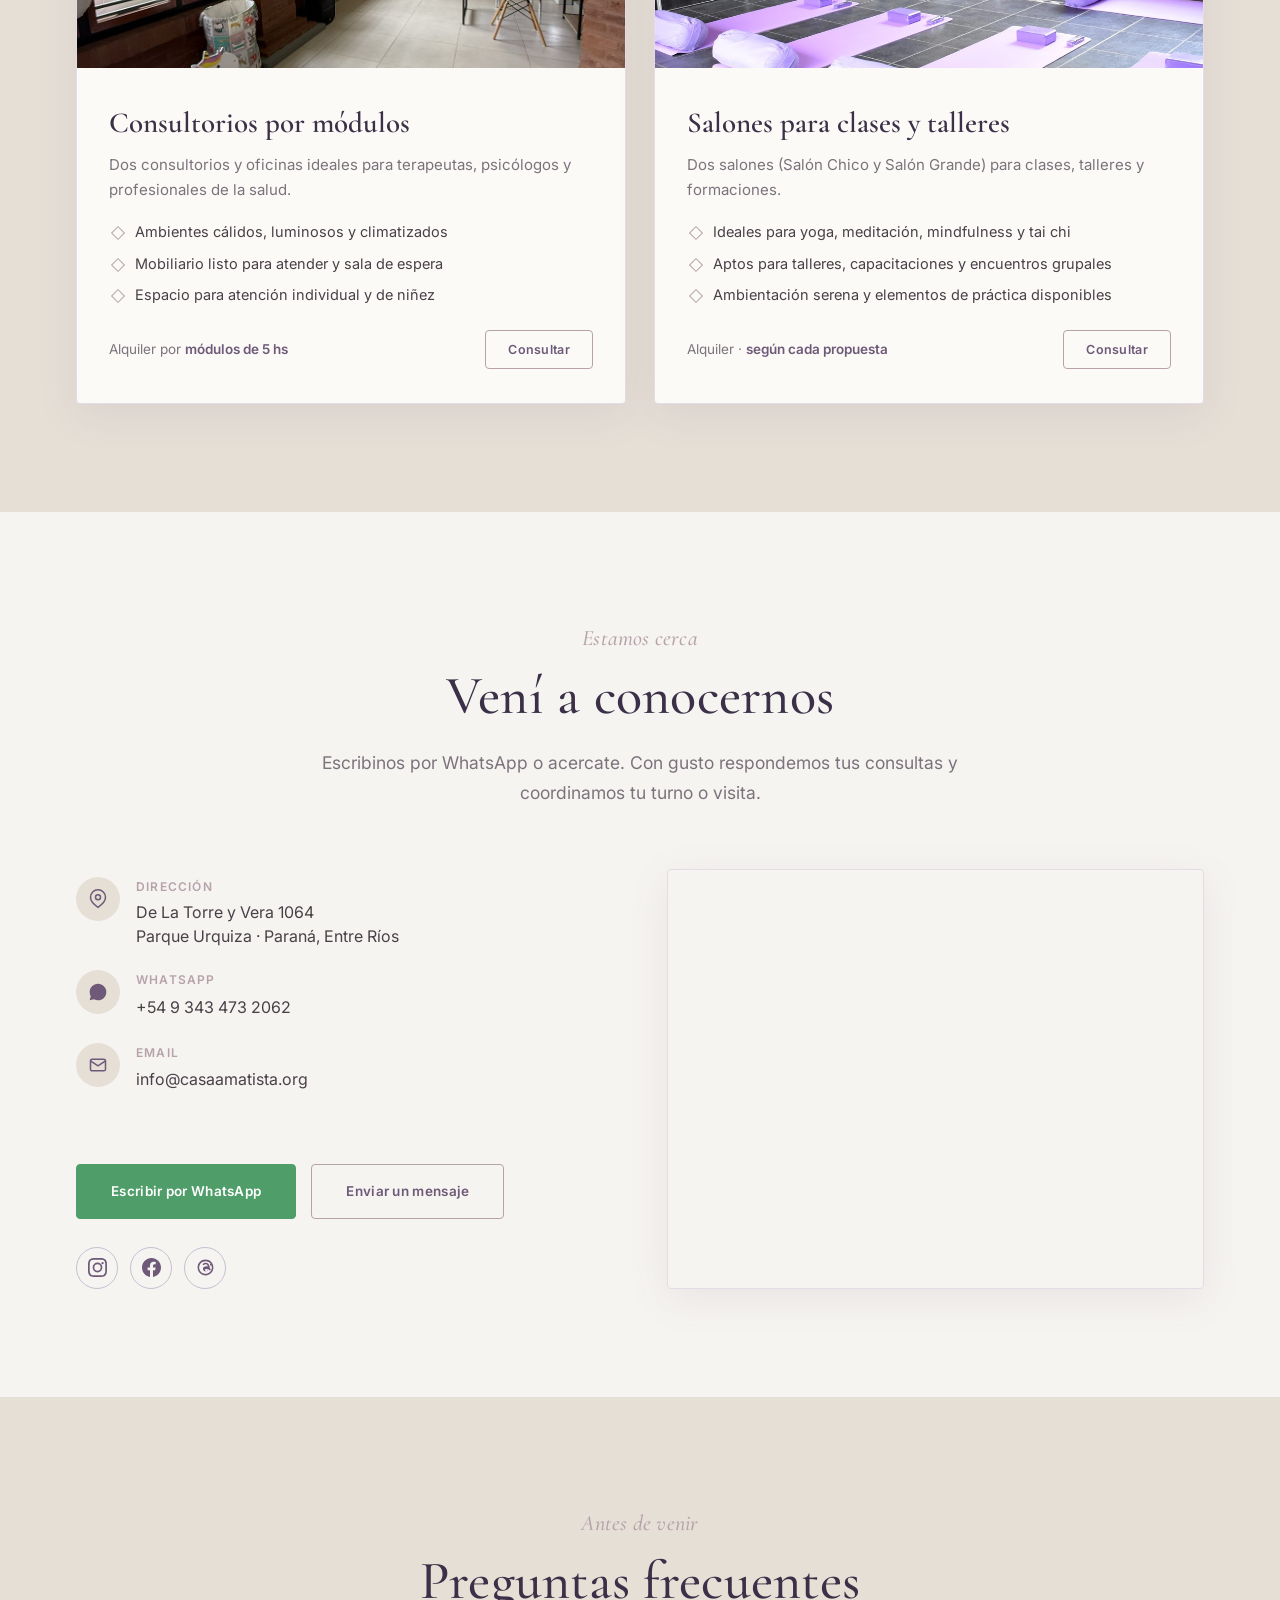
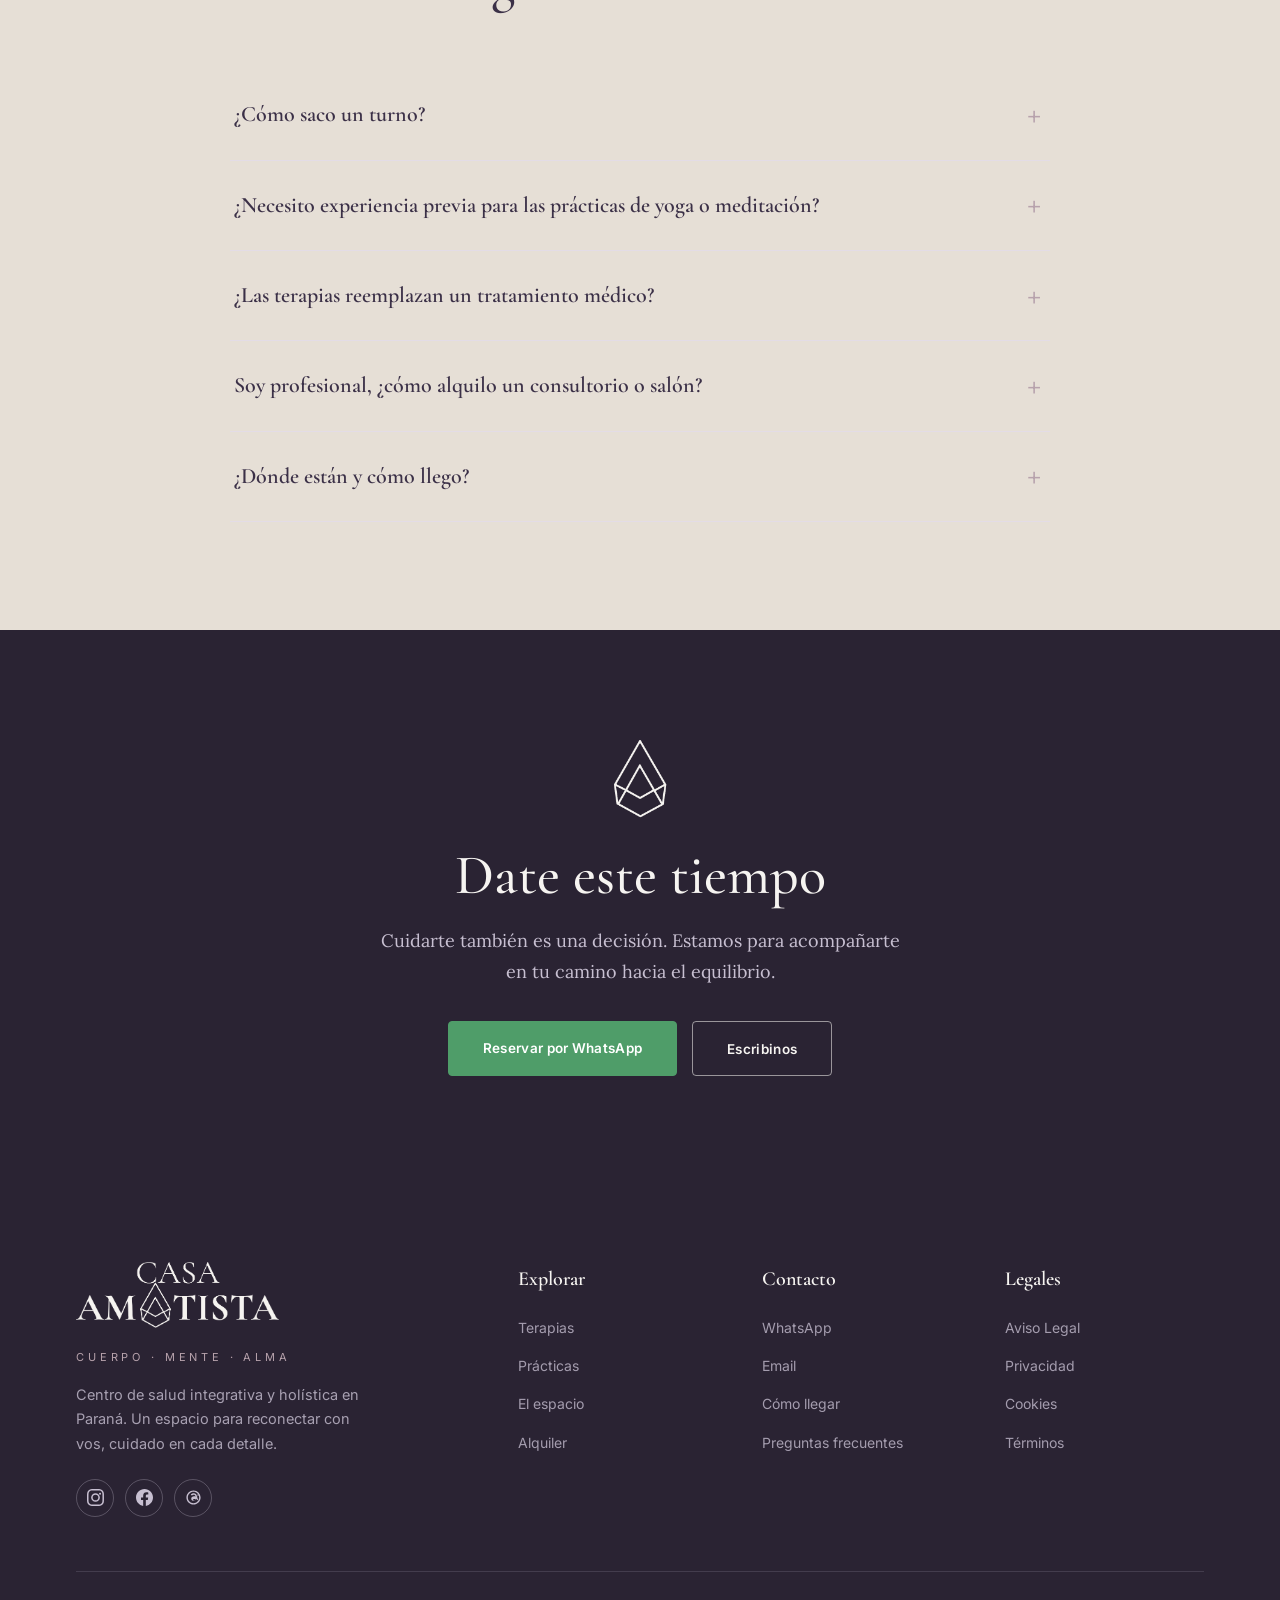
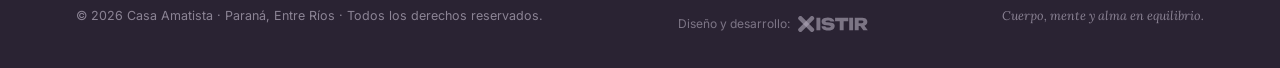
==== commit fe5beb36: "XISTIR en footer" ====
--- a/index.html
+++ b/index.html
@@ -597,6 +597,15 @@
     </div>
     <div class="footer-bottom">
       <p>© 2026 Casa Amatista · Paraná, Entre Ríos · Todos los derechos reservados.</p>
+      <p style="display:flex;align-items:center;justify-content:center;gap:8px;margin:16px 0 0;font-size:12px;opacity:.85">
+  Diseño y desarrollo:
+  <a href="https://xistir.com/" target="_blank" rel="noopener" title="XISTIR · Diseño y desarrollo web" style="display:inline-flex;color:inherit">
+    <svg width="70" height="16" viewBox="-2 -102.89 4160.21 955.79" fill="currentColor" role="img" aria-label="XISTIR, diseño y desarrollo web">
+      <g transform="translate(0 -100.89) scale(9.51786)"><path d="M4.038,23.837L76.163,95.962A14,14 0 0 0 95.962,76.163L23.837,4.038A14,14 0 0 0 4.038,23.837Z"/><path d="M23.837,95.962L95.962,23.837A14,14 0 0 0 76.163,4.038L4.038,76.163A14,14 0 0 0 23.837,95.962Z"/></g>
+      <path d="M1088.21 750L1088.21 0L1321.21 0L1321.21 750"/><path d="M1391.21 504L1627.21 504Q1631.21 530 1652.71 549.50Q1674.21 569 1711.21 579.50Q1748.21 590 1798.21 590Q1867.21 590 1905.71 574Q1944.21 558 1944.21 525Q1944.21 502 1922.21 487.50Q1900.21 473 1835.21 468L1703.21 457Q1541.21 445 1468.71 386.50Q1396.21 328 1396.21 229Q1396.21 148 1443.21 93.50Q1490.21 39 1574.21 11Q1658.21-17 1772.21-17Q1882.21-17 1967.71 14Q2053.21 45 2103.71 101.50Q2154.21 158 2159.21 233L1923.21 233Q1919.21 211 1900.71 194.50Q1882.21 178 1848.21 169Q1814.21 160 1767.21 160Q1705.21 160 1668.71 175Q1632.21 190 1632.21 220Q1632.21 242 1653.71 256Q1675.21 270 1733.21 275L1878.21 287Q1986.21 295 2052.71 320.50Q2119.21 346 2149.21 389.50Q2179.21 433 2179.21 499Q2179.21 579 2131.21 639.50Q2083.21 700 1996.71 733.50Q1910.21 767 1794.21 767Q1675.21 767 1585.21 734Q1495.21 701 1444.21 641.50Q1393.21 582 1391.21 504"/><path d="M2480.21 750L2480.21 101L2713.21 101L2713.21 750L2480.21 750M2202.21 207L2202.21 0L2991.21 0L2991.21 207"/><path d="M3046.21 750L3046.21 0L3279.21 0L3279.21 750"/><path d="M3539.21 490L3539.21 324L3801.21 324Q3845.21 324 3869.71 304Q3894.21 284 3894.21 246Q3894.21 208 3869.71 188Q3845.21 168 3801.21 168L3506.21 168L3611.21 60L3611.21 750L3378.21 750L3378.21 0L3836.21 0Q3923.21 0 3989.21 31Q4055.21 62 4092.21 117Q4129.21 172 4129.21 246Q4129.21 318 4092.21 373.50Q4055.21 429 3989.21 459.50Q3923.21 490 3836.21 490L3539.21 490M3889.21 750L3639.21 399L3898.21 399L4156.21 750"/>
+    </svg>
+  </a>
+</p>
       <p class="footer-meta">Cuerpo, mente y alma en equilibrio.</p>
     </div>
   </div>
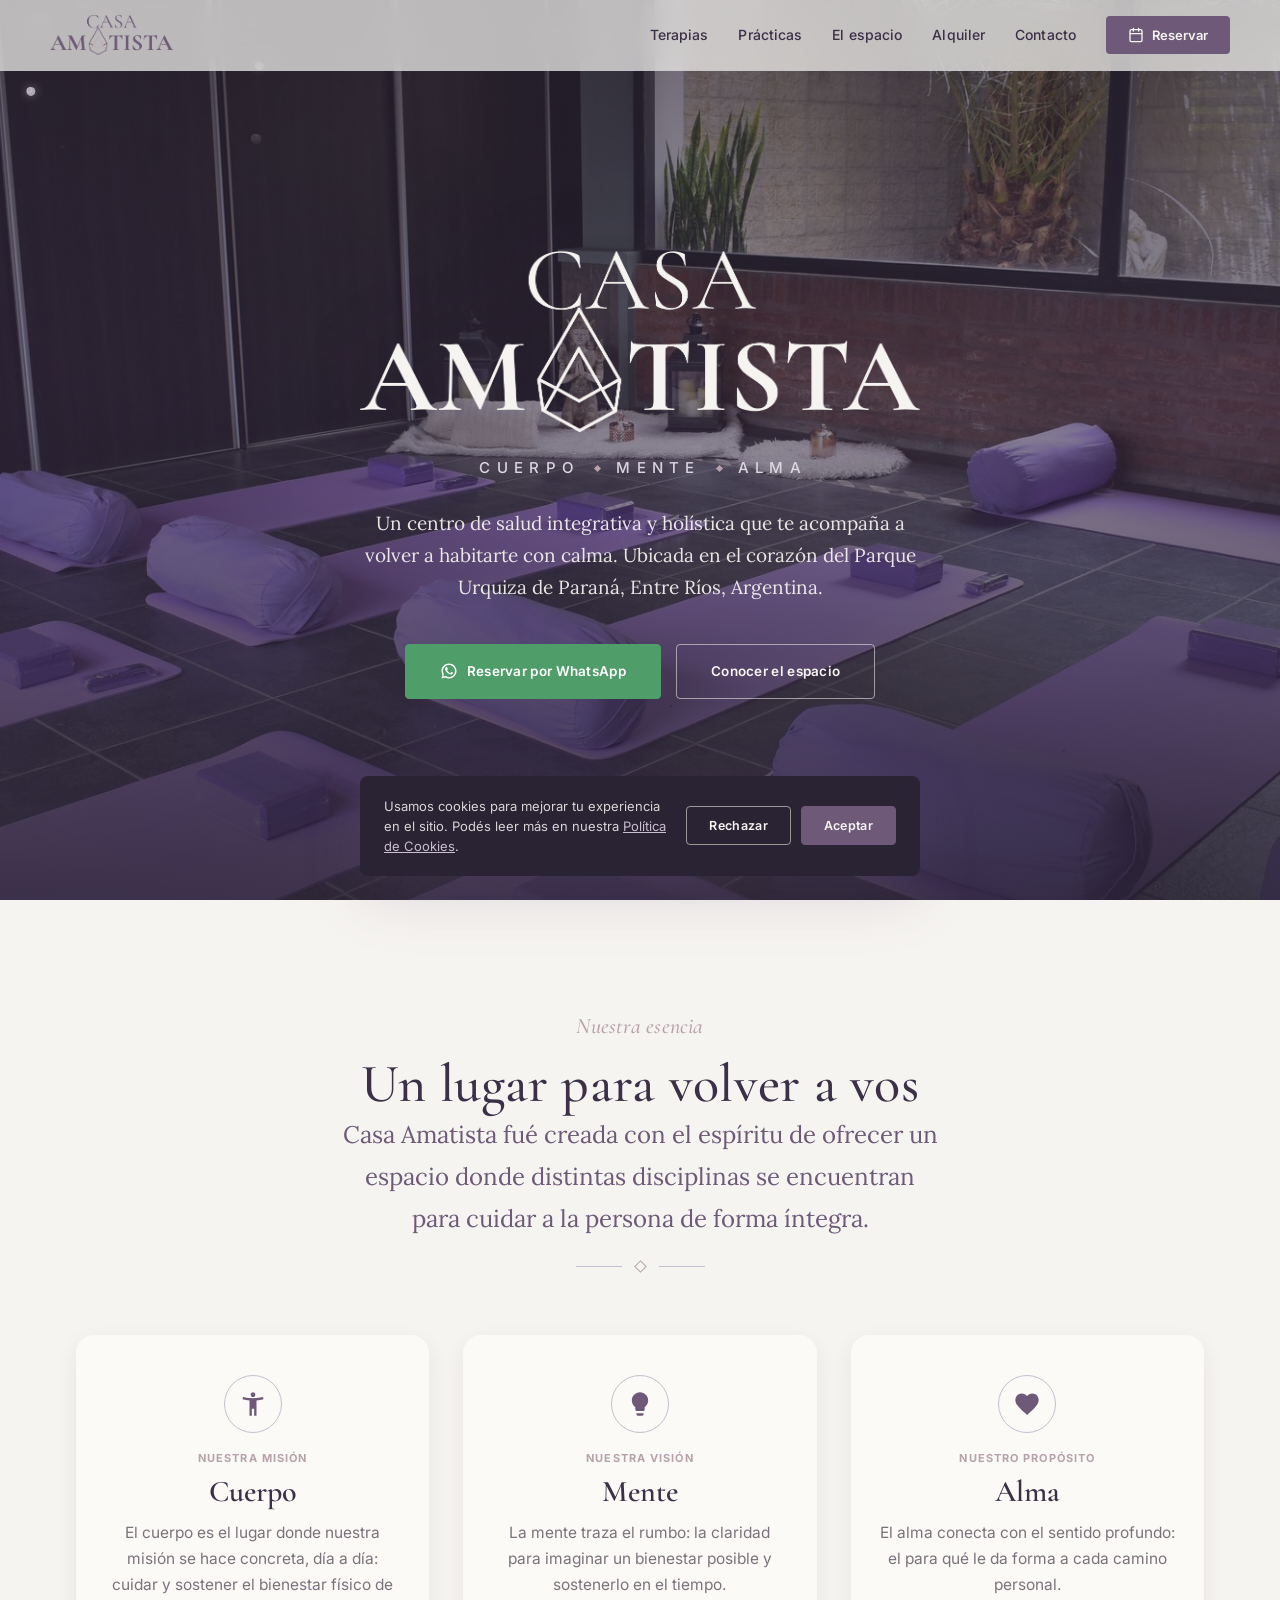
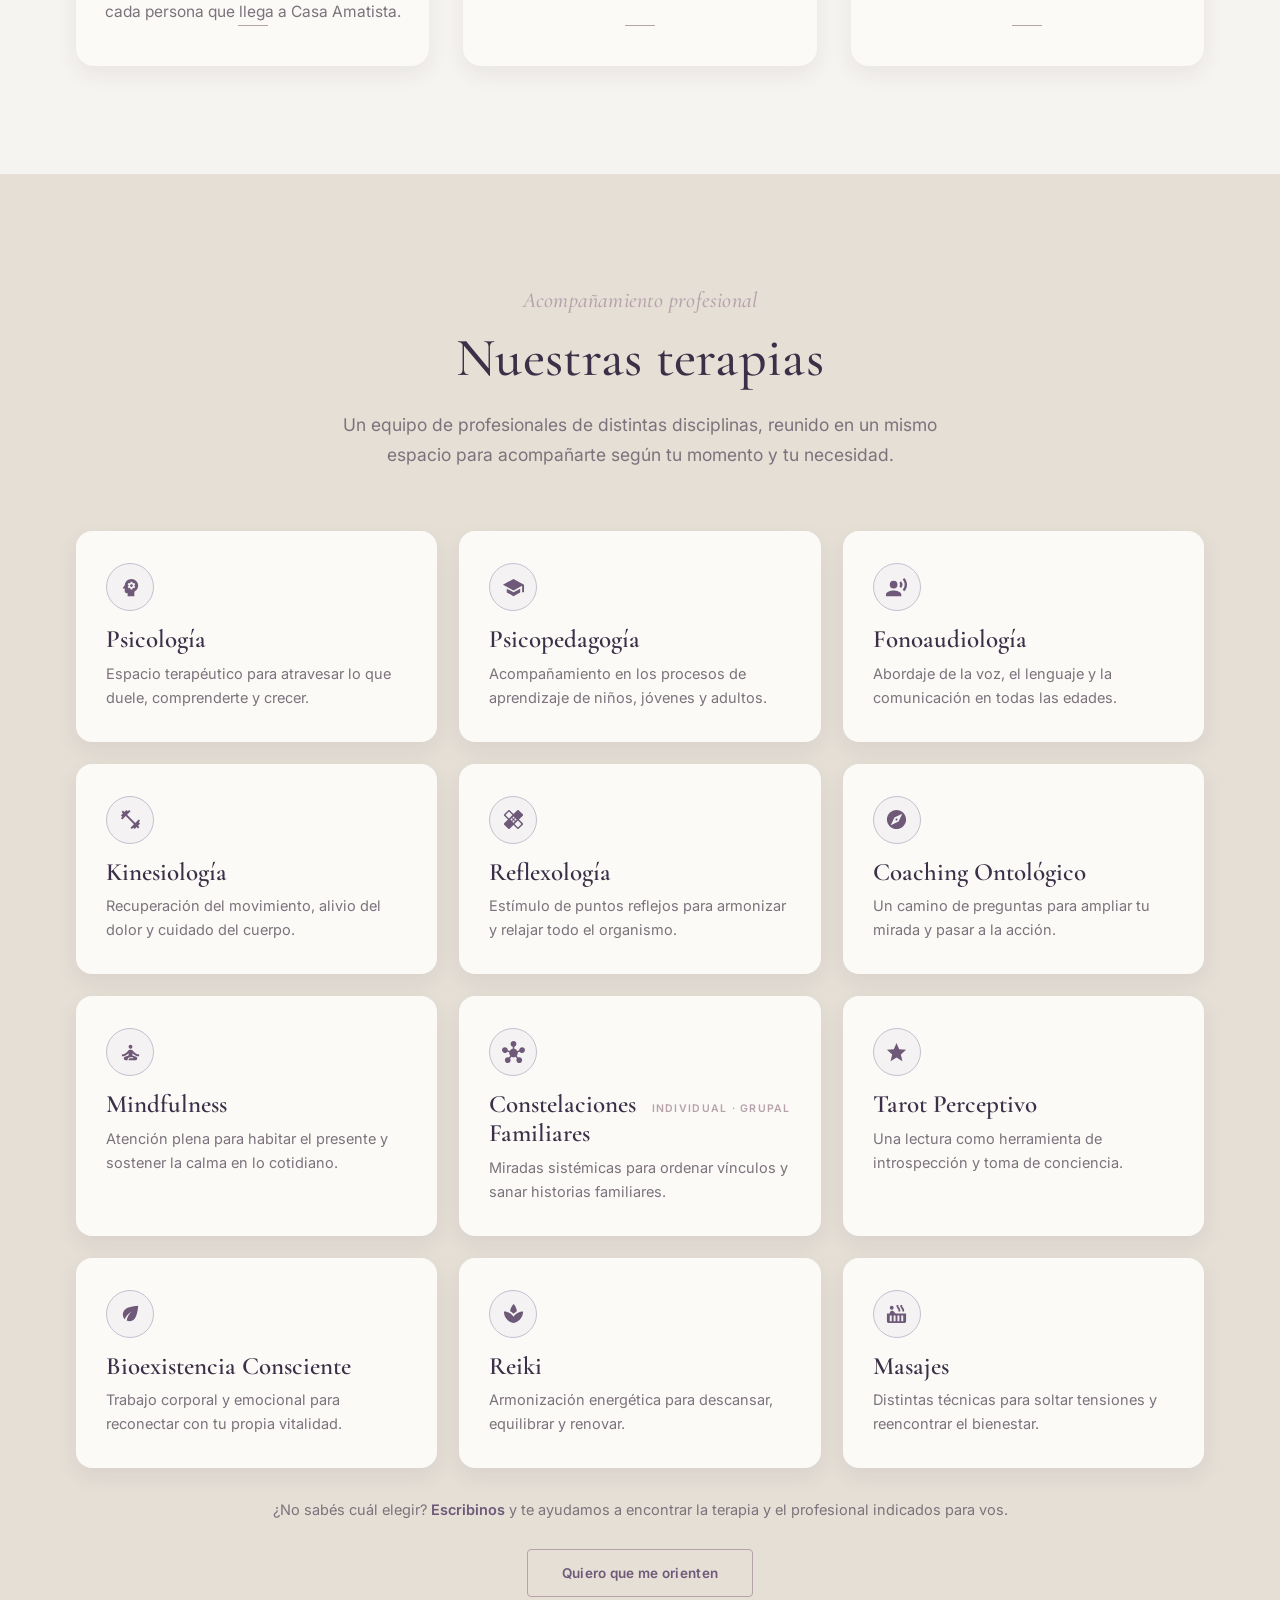
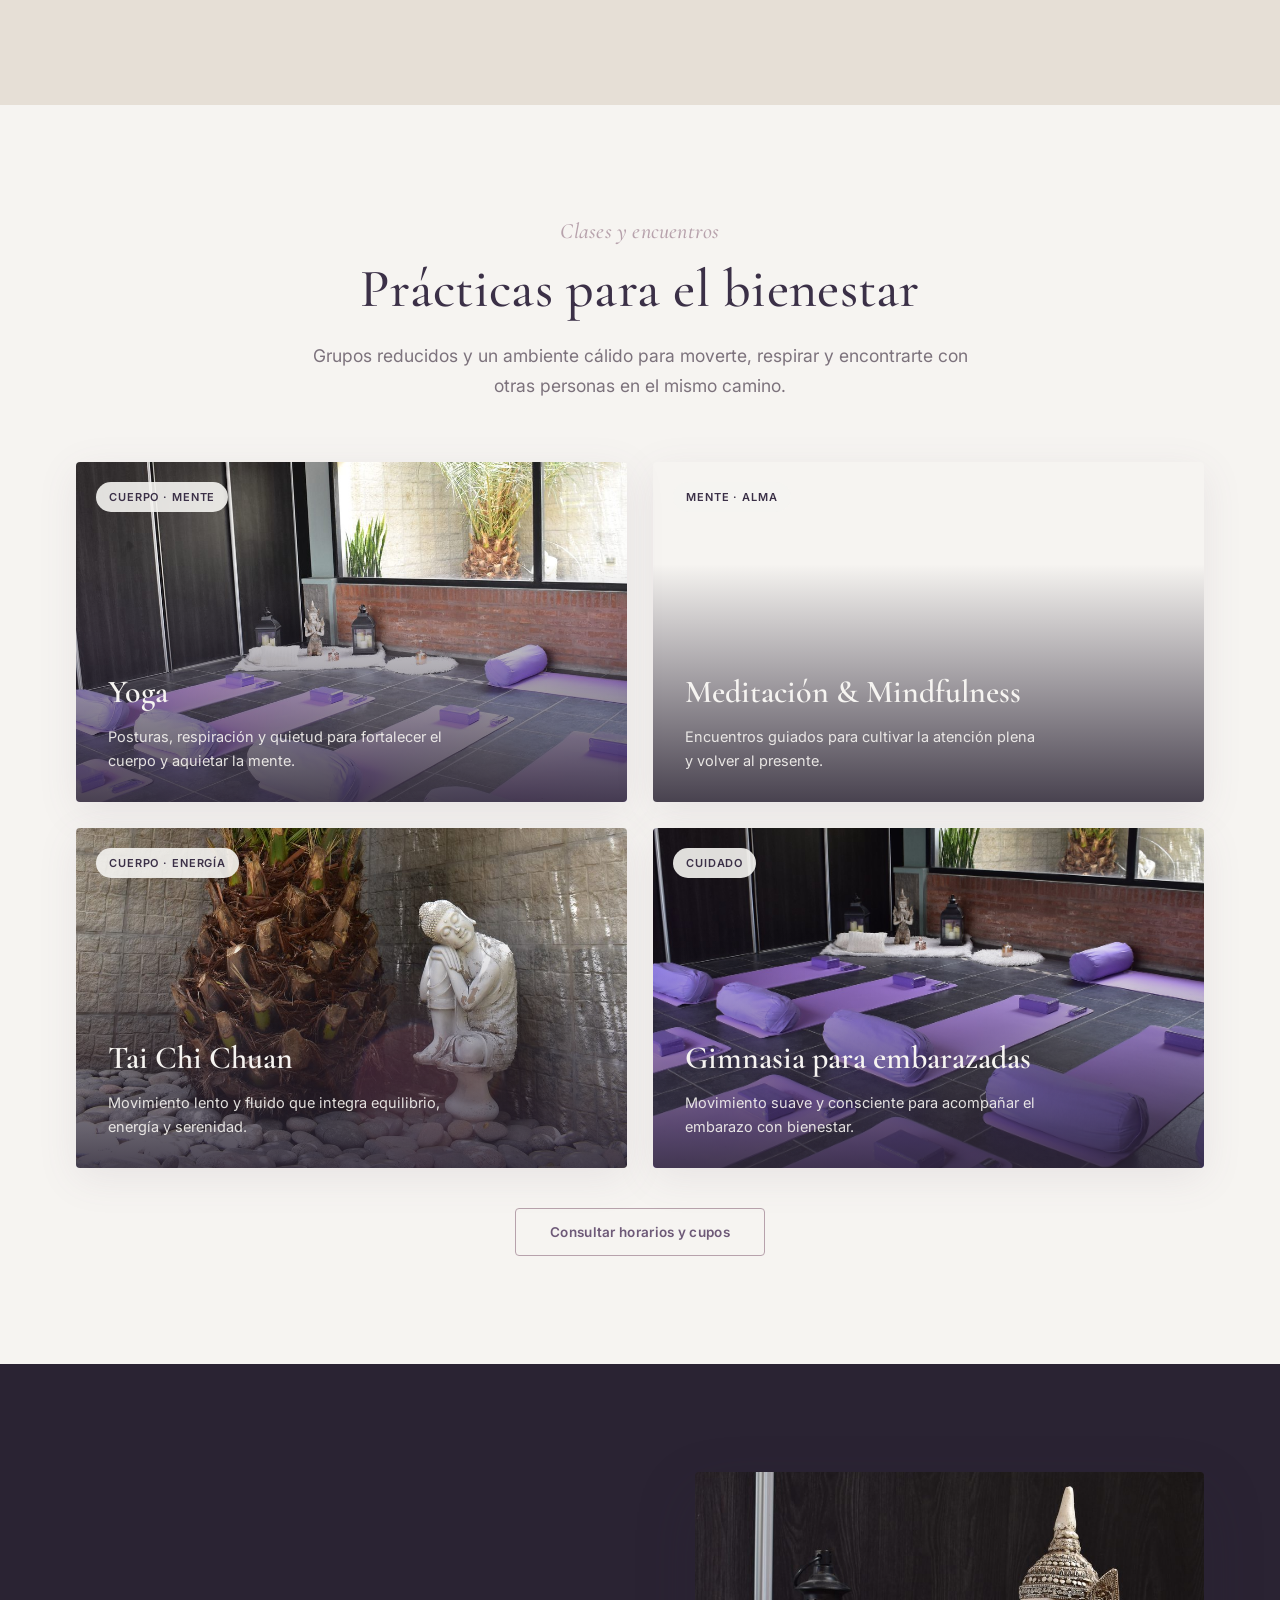
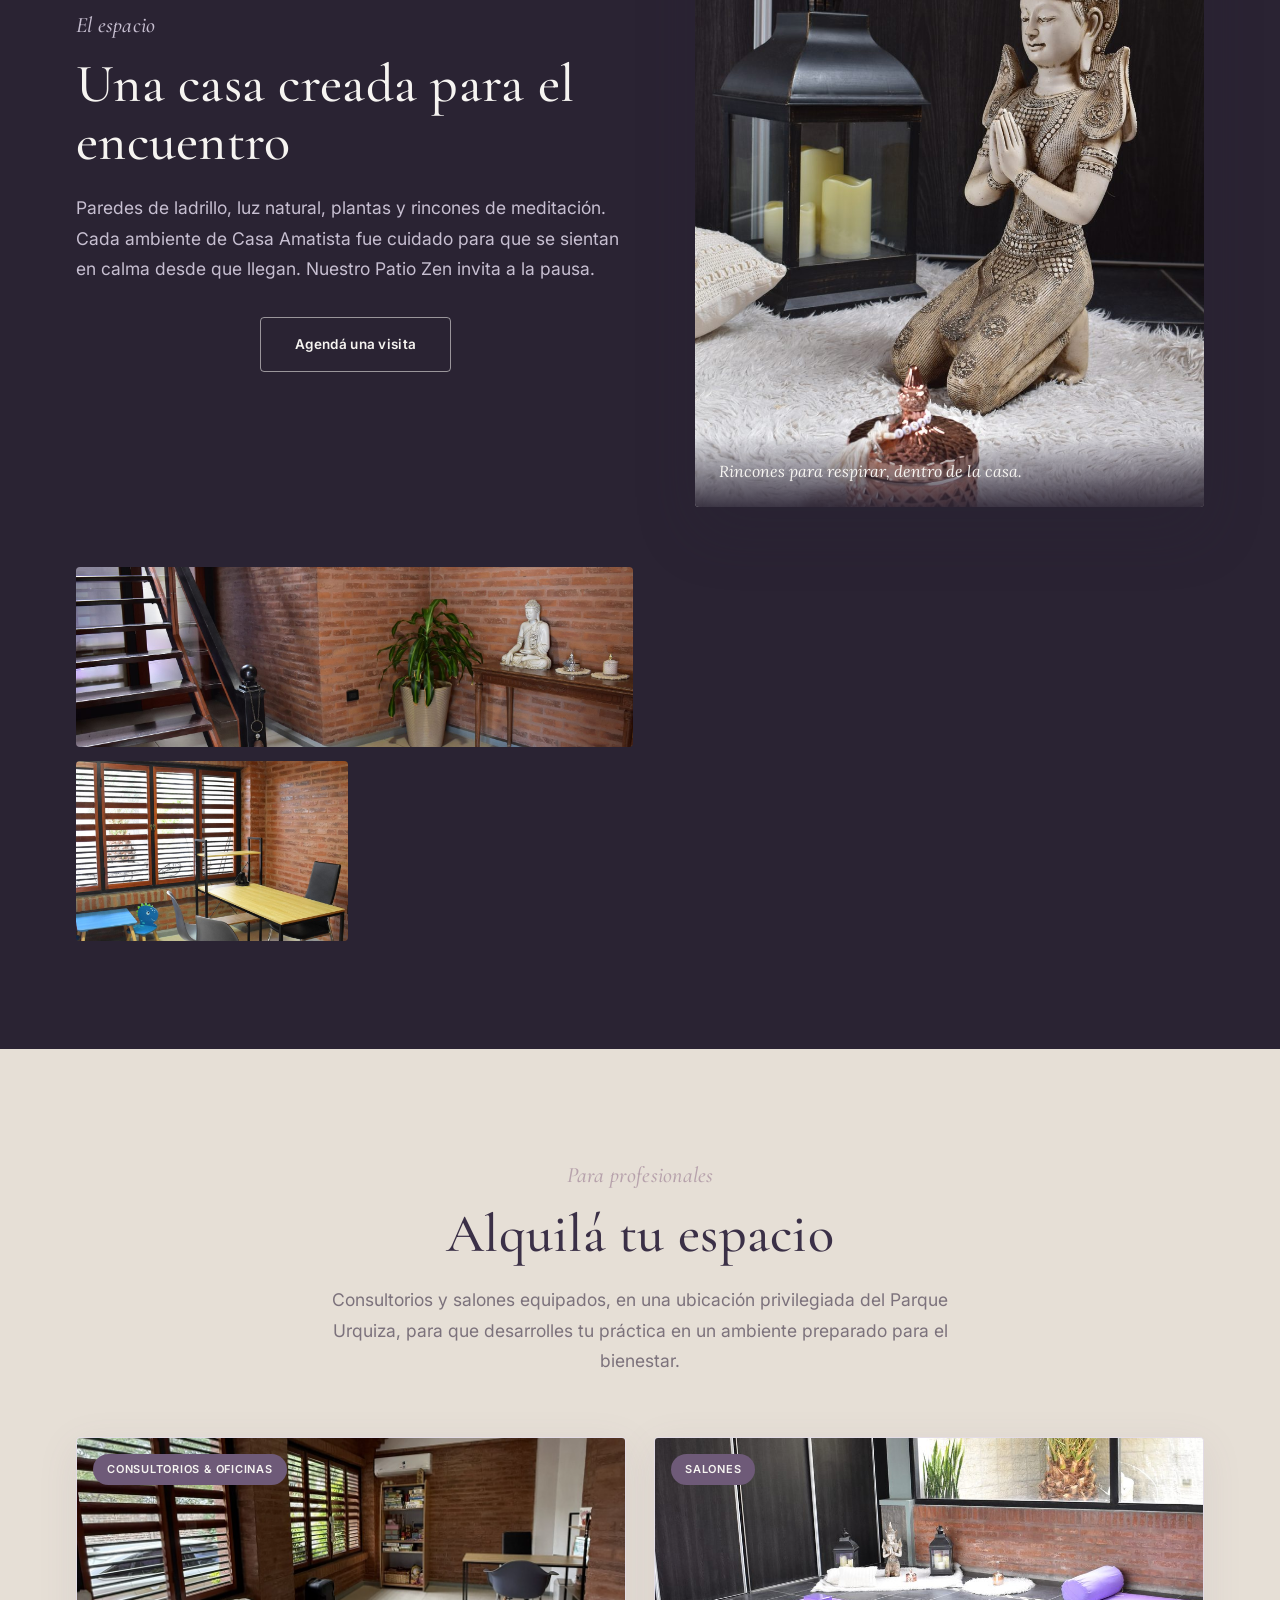
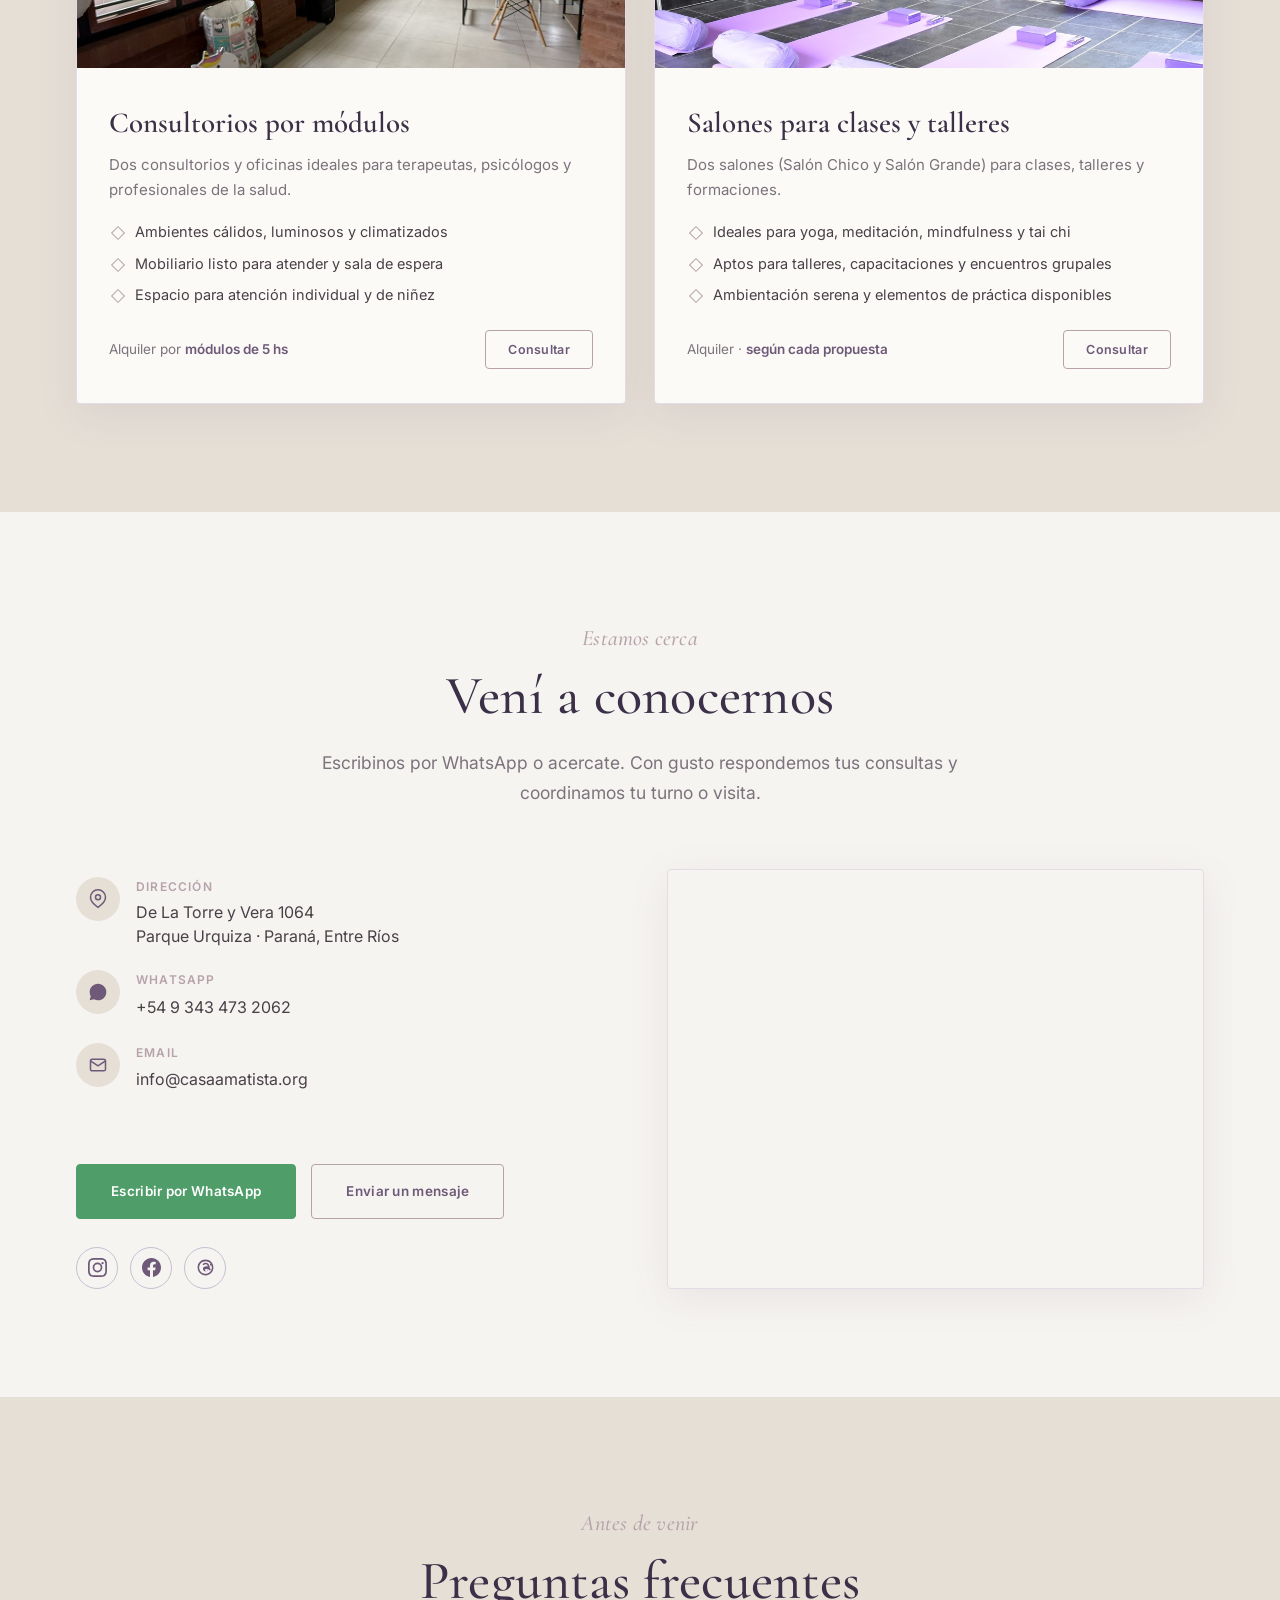
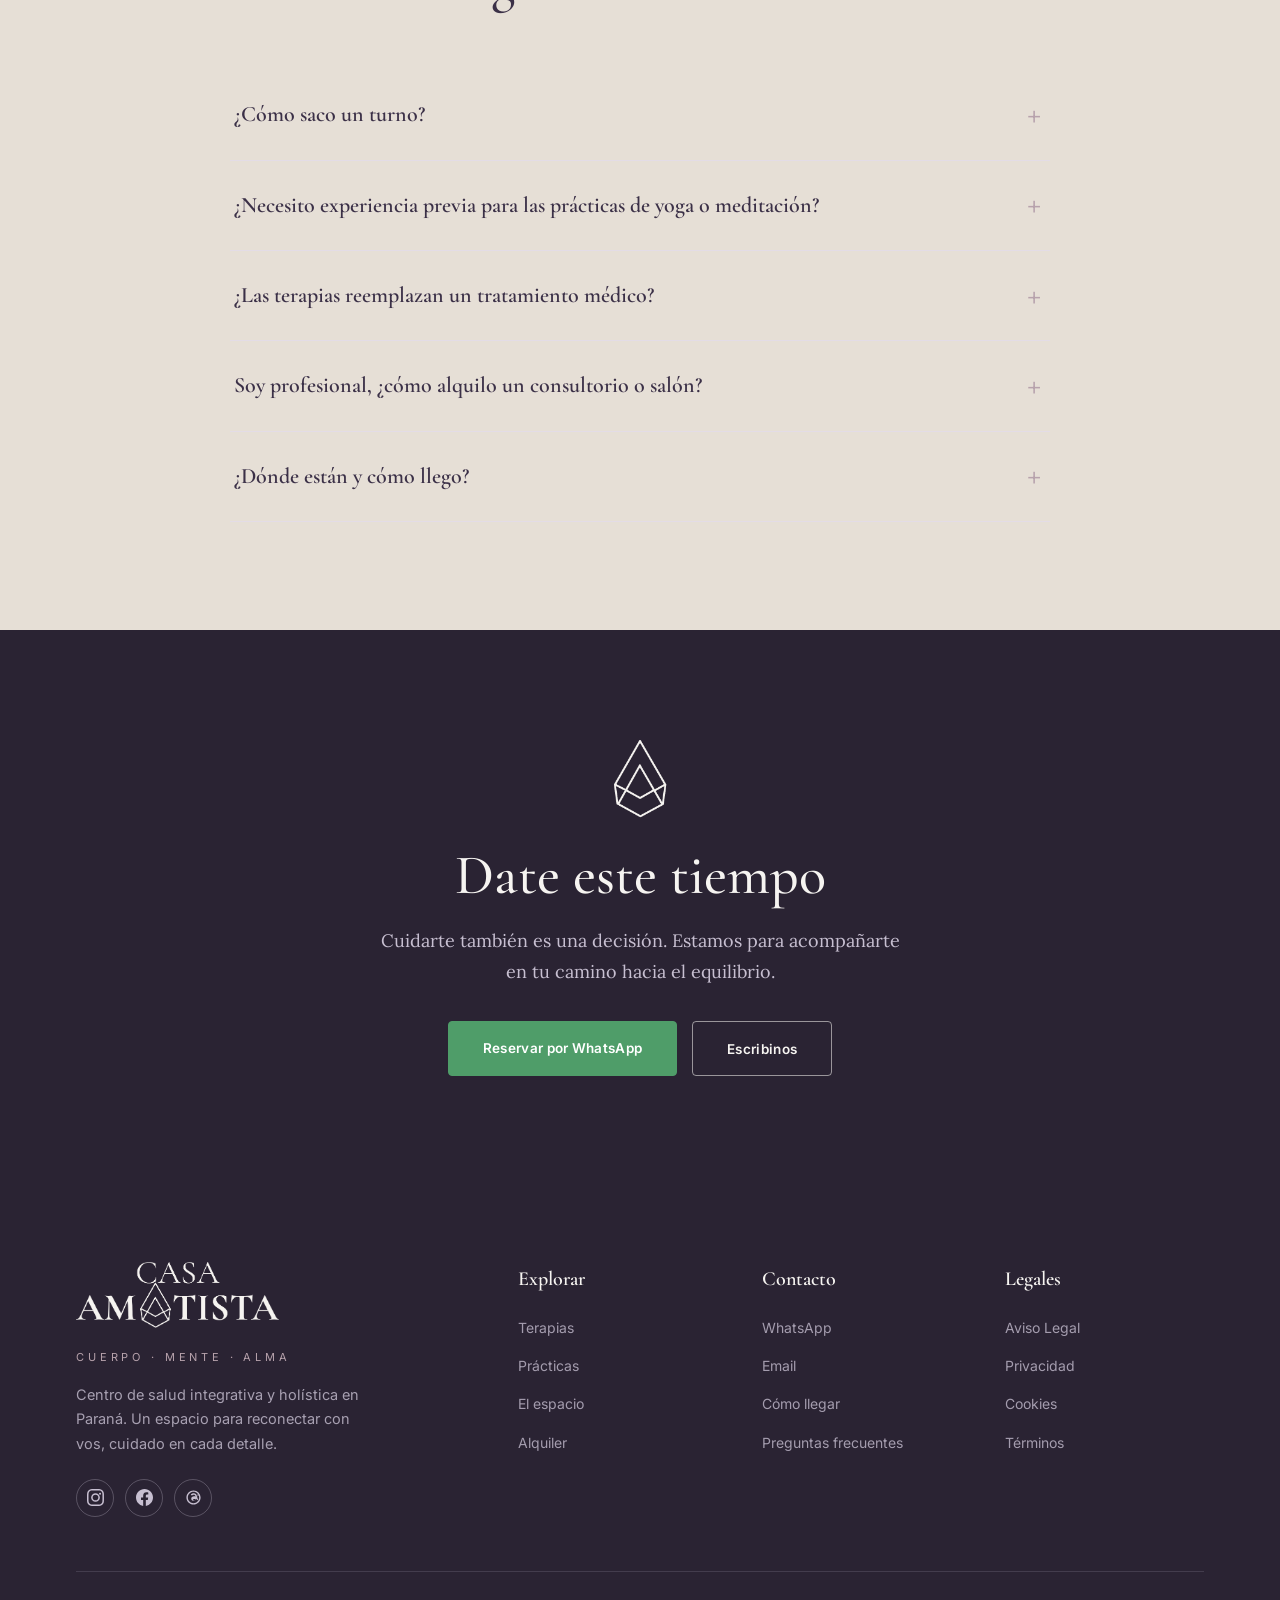
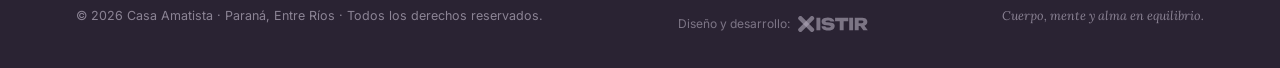
==== commit 1ea74f1c: "Update index.html" ====
--- a/index.html
+++ b/index.html
@@ -598,14 +598,14 @@
     <div class="footer-bottom">
       <p>© 2026 Casa Amatista · Paraná, Entre Ríos · Todos los derechos reservados.</p>
       <p style="display:flex;align-items:center;justify-content:center;gap:8px;margin:16px 0 0;font-size:12px;opacity:.85">
-  Diseño y desarrollo:
-  <a href="https://xistir.com/" target="_blank" rel="noopener" title="XISTIR · Diseño y desarrollo web" style="display:inline-flex;color:inherit">
-    <svg width="70" height="16" viewBox="-2 -102.89 4160.21 955.79" fill="currentColor" role="img" aria-label="XISTIR, diseño y desarrollo web">
-      <g transform="translate(0 -100.89) scale(9.51786)"><path d="M4.038,23.837L76.163,95.962A14,14 0 0 0 95.962,76.163L23.837,4.038A14,14 0 0 0 4.038,23.837Z"/><path d="M23.837,95.962L95.962,23.837A14,14 0 0 0 76.163,4.038L4.038,76.163A14,14 0 0 0 23.837,95.962Z"/></g>
-      <path d="M1088.21 750L1088.21 0L1321.21 0L1321.21 750"/><path d="M1391.21 504L1627.21 504Q1631.21 530 1652.71 549.50Q1674.21 569 1711.21 579.50Q1748.21 590 1798.21 590Q1867.21 590 1905.71 574Q1944.21 558 1944.21 525Q1944.21 502 1922.21 487.50Q1900.21 473 1835.21 468L1703.21 457Q1541.21 445 1468.71 386.50Q1396.21 328 1396.21 229Q1396.21 148 1443.21 93.50Q1490.21 39 1574.21 11Q1658.21-17 1772.21-17Q1882.21-17 1967.71 14Q2053.21 45 2103.71 101.50Q2154.21 158 2159.21 233L1923.21 233Q1919.21 211 1900.71 194.50Q1882.21 178 1848.21 169Q1814.21 160 1767.21 160Q1705.21 160 1668.71 175Q1632.21 190 1632.21 220Q1632.21 242 1653.71 256Q1675.21 270 1733.21 275L1878.21 287Q1986.21 295 2052.71 320.50Q2119.21 346 2149.21 389.50Q2179.21 433 2179.21 499Q2179.21 579 2131.21 639.50Q2083.21 700 1996.71 733.50Q1910.21 767 1794.21 767Q1675.21 767 1585.21 734Q1495.21 701 1444.21 641.50Q1393.21 582 1391.21 504"/><path d="M2480.21 750L2480.21 101L2713.21 101L2713.21 750L2480.21 750M2202.21 207L2202.21 0L2991.21 0L2991.21 207"/><path d="M3046.21 750L3046.21 0L3279.21 0L3279.21 750"/><path d="M3539.21 490L3539.21 324L3801.21 324Q3845.21 324 3869.71 304Q3894.21 284 3894.21 246Q3894.21 208 3869.71 188Q3845.21 168 3801.21 168L3506.21 168L3611.21 60L3611.21 750L3378.21 750L3378.21 0L3836.21 0Q3923.21 0 3989.21 31Q4055.21 62 4092.21 117Q4129.21 172 4129.21 246Q4129.21 318 4092.21 373.50Q4055.21 429 3989.21 459.50Q3923.21 490 3836.21 490L3539.21 490M3889.21 750L3639.21 399L3898.21 399L4156.21 750"/>
-    </svg>
-  </a>
-</p>
+        Diseño y desarrollo:
+        <a href="https://xistir.com/" target="_blank" rel="noopener" title="XISTIR · Diseño y desarrollo web" style="display:inline-flex;color:inherit">
+          <svg width="70" height="16" viewBox="-2 -102.89 4160.21 955.79" fill="currentColor" role="img" aria-label="XISTIR, diseño y desarrollo web">
+            <g transform="translate(0 -100.89) scale(9.51786)"><path d="M4.038,23.837L76.163,95.962A14,14 0 0 0 95.962,76.163L23.837,4.038A14,14 0 0 0 4.038,23.837Z"/><path d="M23.837,95.962L95.962,23.837A14,14 0 0 0 76.163,4.038L4.038,76.163A14,14 0 0 0 23.837,95.962Z"/></g>
+            <path d="M1088.21 750L1088.21 0L1321.21 0L1321.21 750"/><path d="M1391.21 504L1627.21 504Q1631.21 530 1652.71 549.50Q1674.21 569 1711.21 579.50Q1748.21 590 1798.21 590Q1867.21 590 1905.71 574Q1944.21 558 1944.21 525Q1944.21 502 1922.21 487.50Q1900.21 473 1835.21 468L1703.21 457Q1541.21 445 1468.71 386.50Q1396.21 328 1396.21 229Q1396.21 148 1443.21 93.50Q1490.21 39 1574.21 11Q1658.21-17 1772.21-17Q1882.21-17 1967.71 14Q2053.21 45 2103.71 101.50Q2154.21 158 2159.21 233L1923.21 233Q1919.21 211 1900.71 194.50Q1882.21 178 1848.21 169Q1814.21 160 1767.21 160Q1705.21 160 1668.71 175Q1632.21 190 1632.21 220Q1632.21 242 1653.71 256Q1675.21 270 1733.21 275L1878.21 287Q1986.21 295 2052.71 320.50Q2119.21 346 2149.21 389.50Q2179.21 433 2179.21 499Q2179.21 579 2131.21 639.50Q2083.21 700 1996.71 733.50Q1910.21 767 1794.21 767Q1675.21 767 1585.21 734Q1495.21 701 1444.21 641.50Q1393.21 582 1391.21 504"/><path d="M2480.21 750L2480.21 101L2713.21 101L2713.21 750L2480.21 750M2202.21 207L2202.21 0L2991.21 0L2991.21 207"/><path d="M3046.21 750L3046.21 0L3279.21 0L3279.21 750"/><path d="M3539.21 490L3539.21 324L3801.21 324Q3845.21 324 3869.71 304Q3894.21 284 3894.21 246Q3894.21 208 3869.71 188Q3845.21 168 3801.21 168L3506.21 168L3611.21 60L3611.21 750L3378.21 750L3378.21 0L3836.21 0Q3923.21 0 3989.21 31Q4055.21 62 4092.21 117Q4129.21 172 4129.21 246Q4129.21 318 4092.21 373.50Q4055.21 429 3989.21 459.50Q3923.21 490 3836.21 490L3539.21 490M3889.21 750L3639.21 399L3898.21 399L4156.21 750"/>
+          </svg>
+        </a>
+      </p>
       <p class="footer-meta">Cuerpo, mente y alma en equilibrio.</p>
     </div>
   </div>
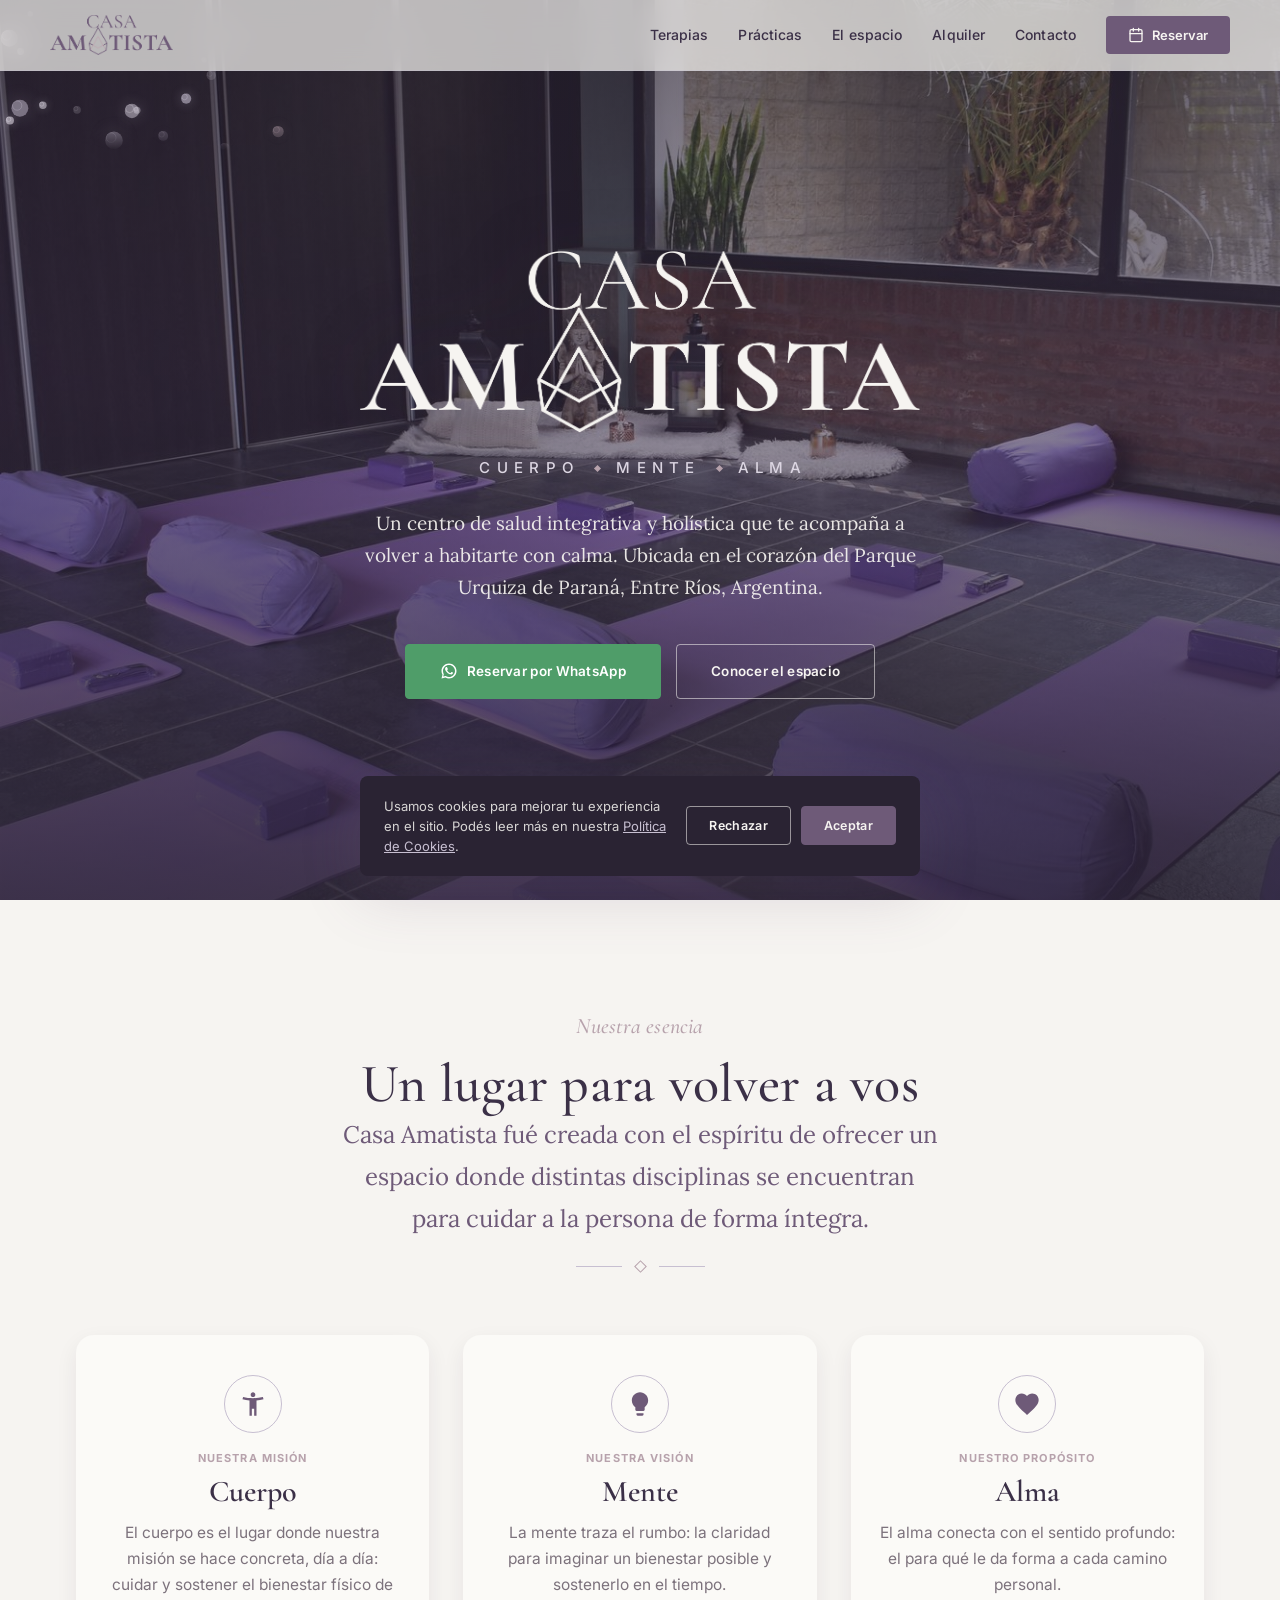
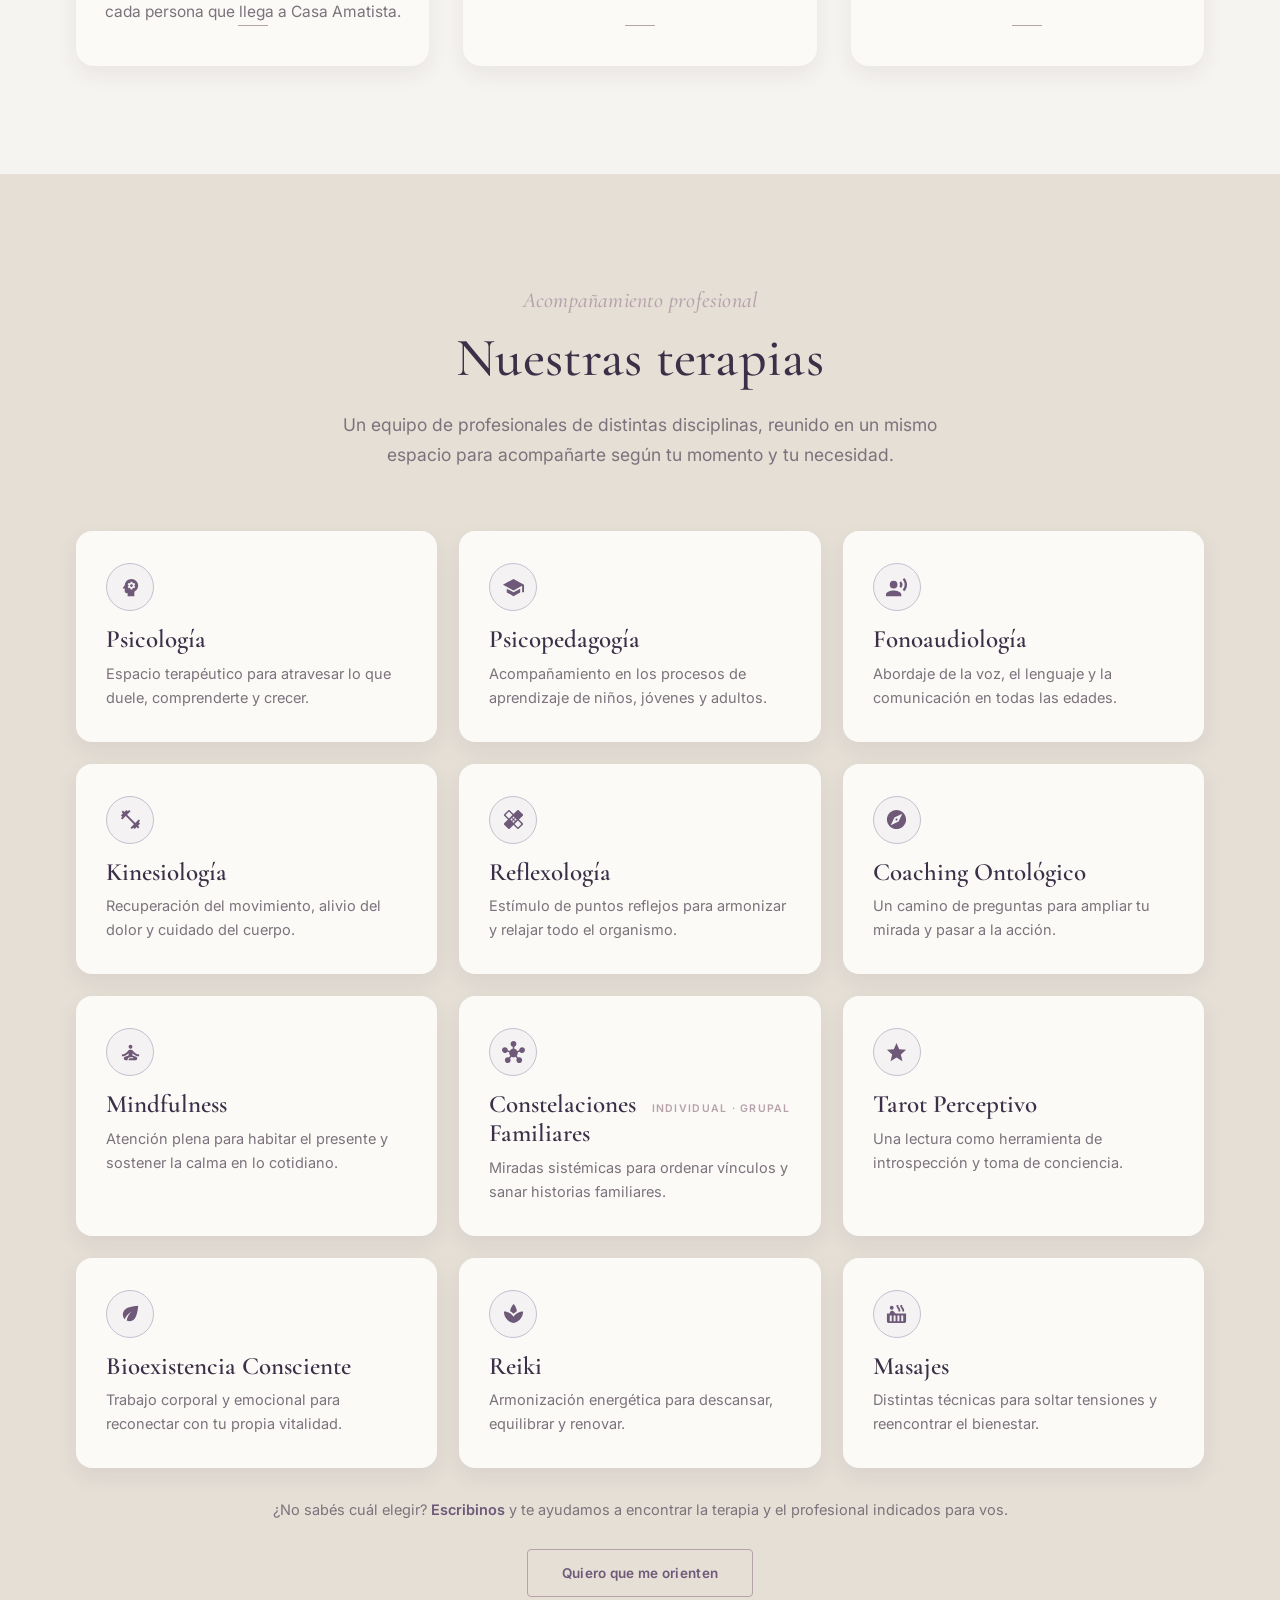
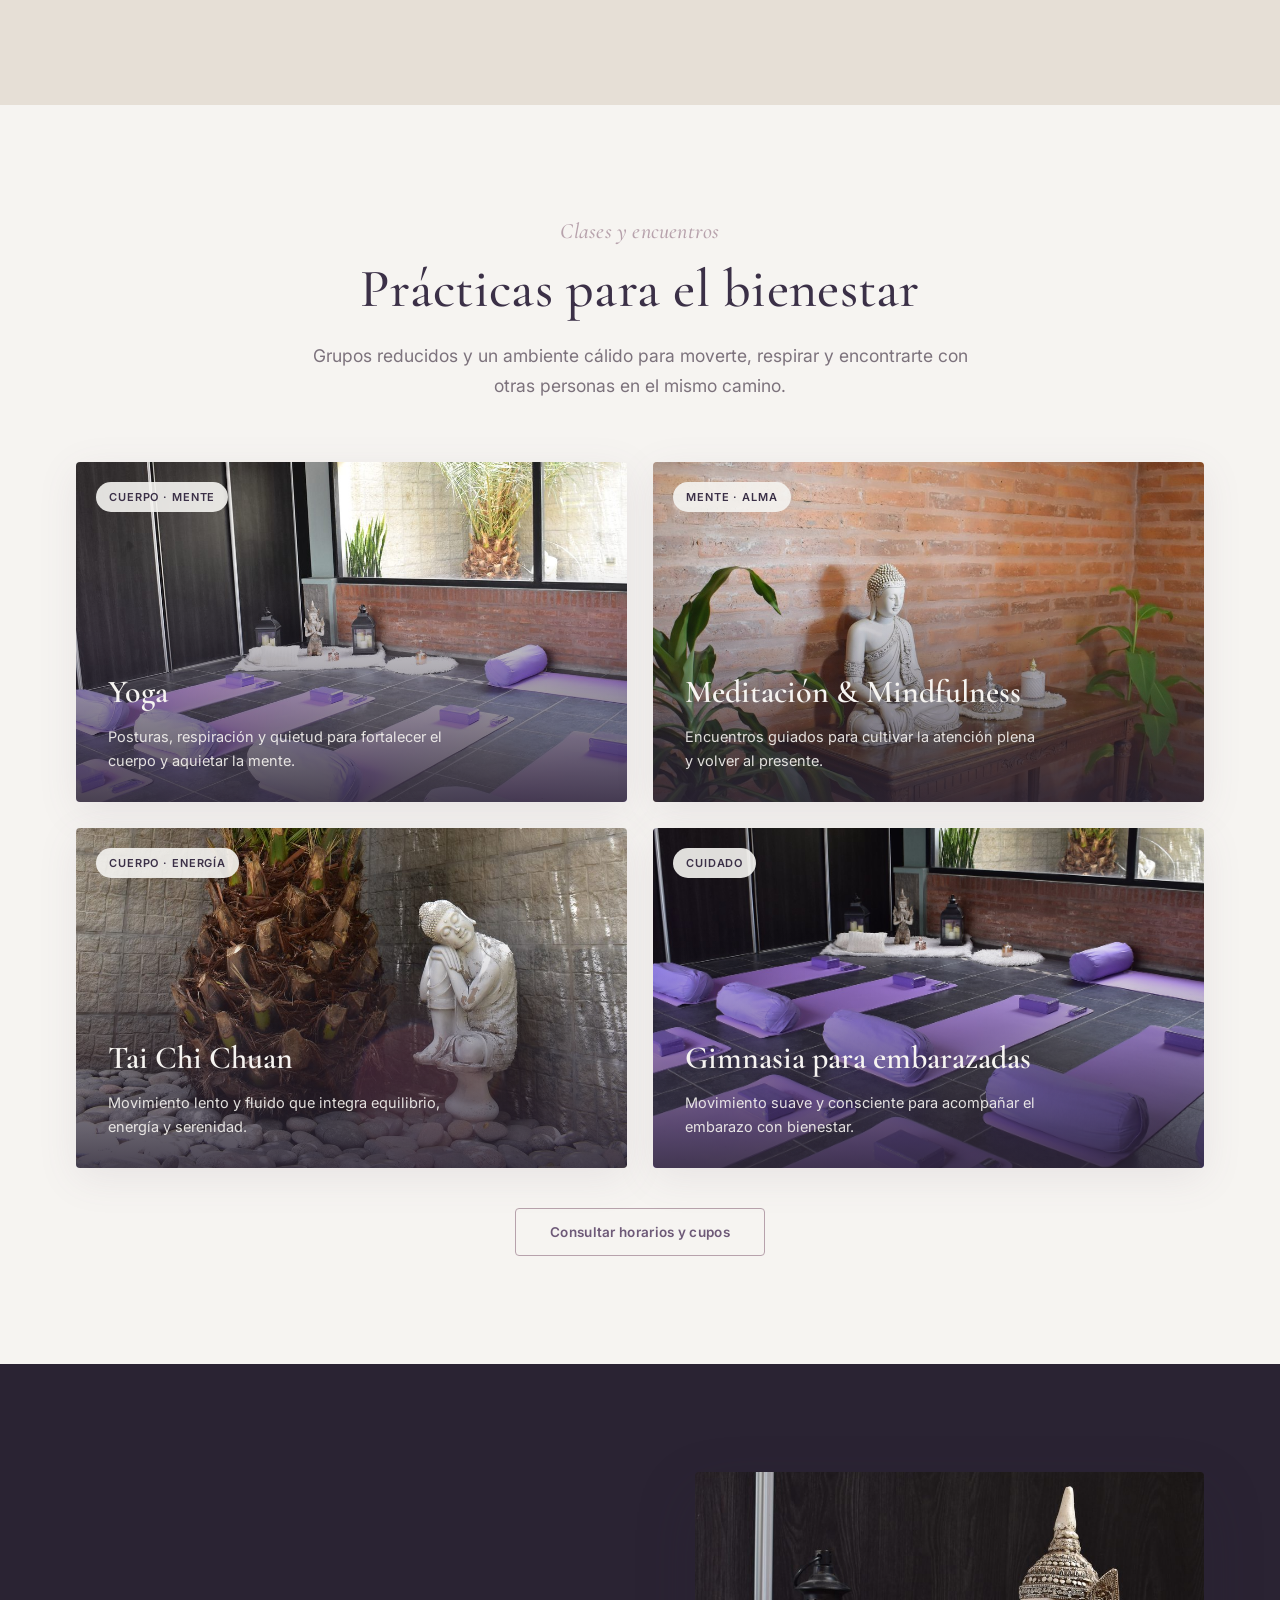
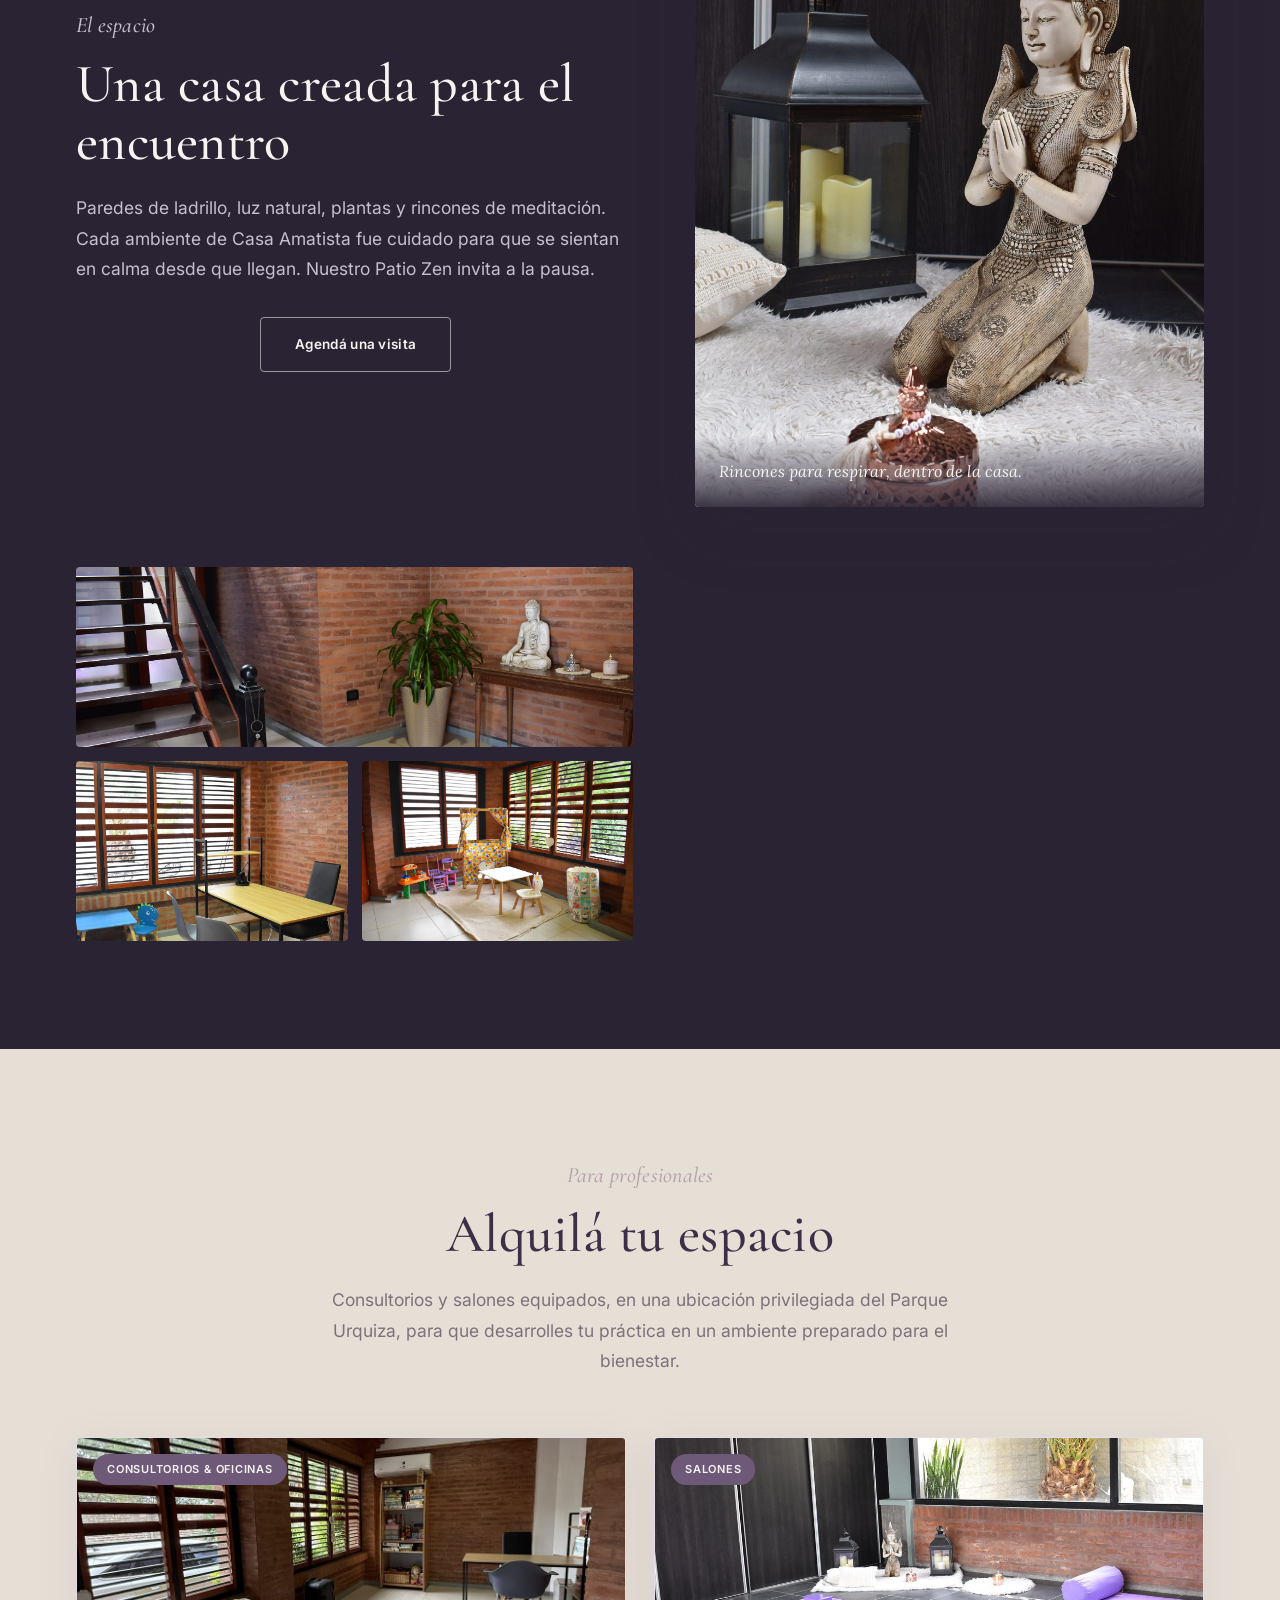
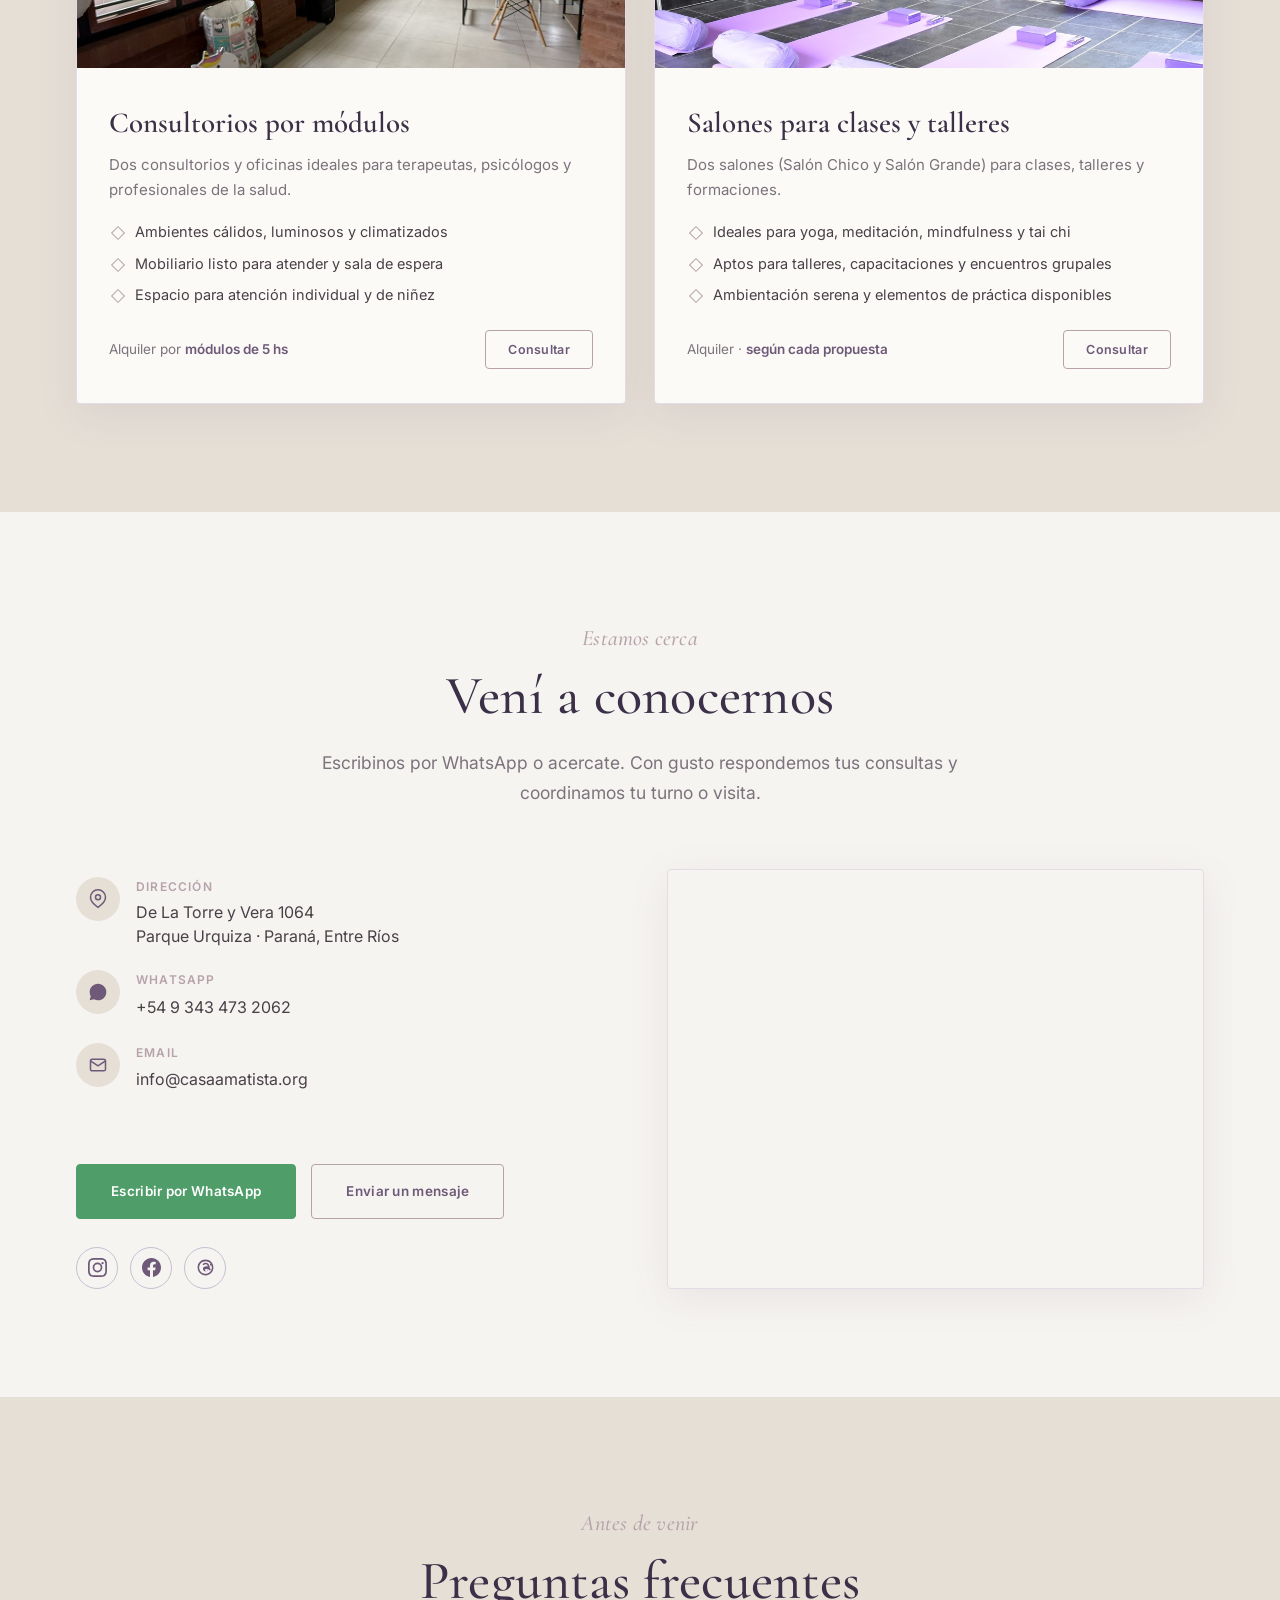
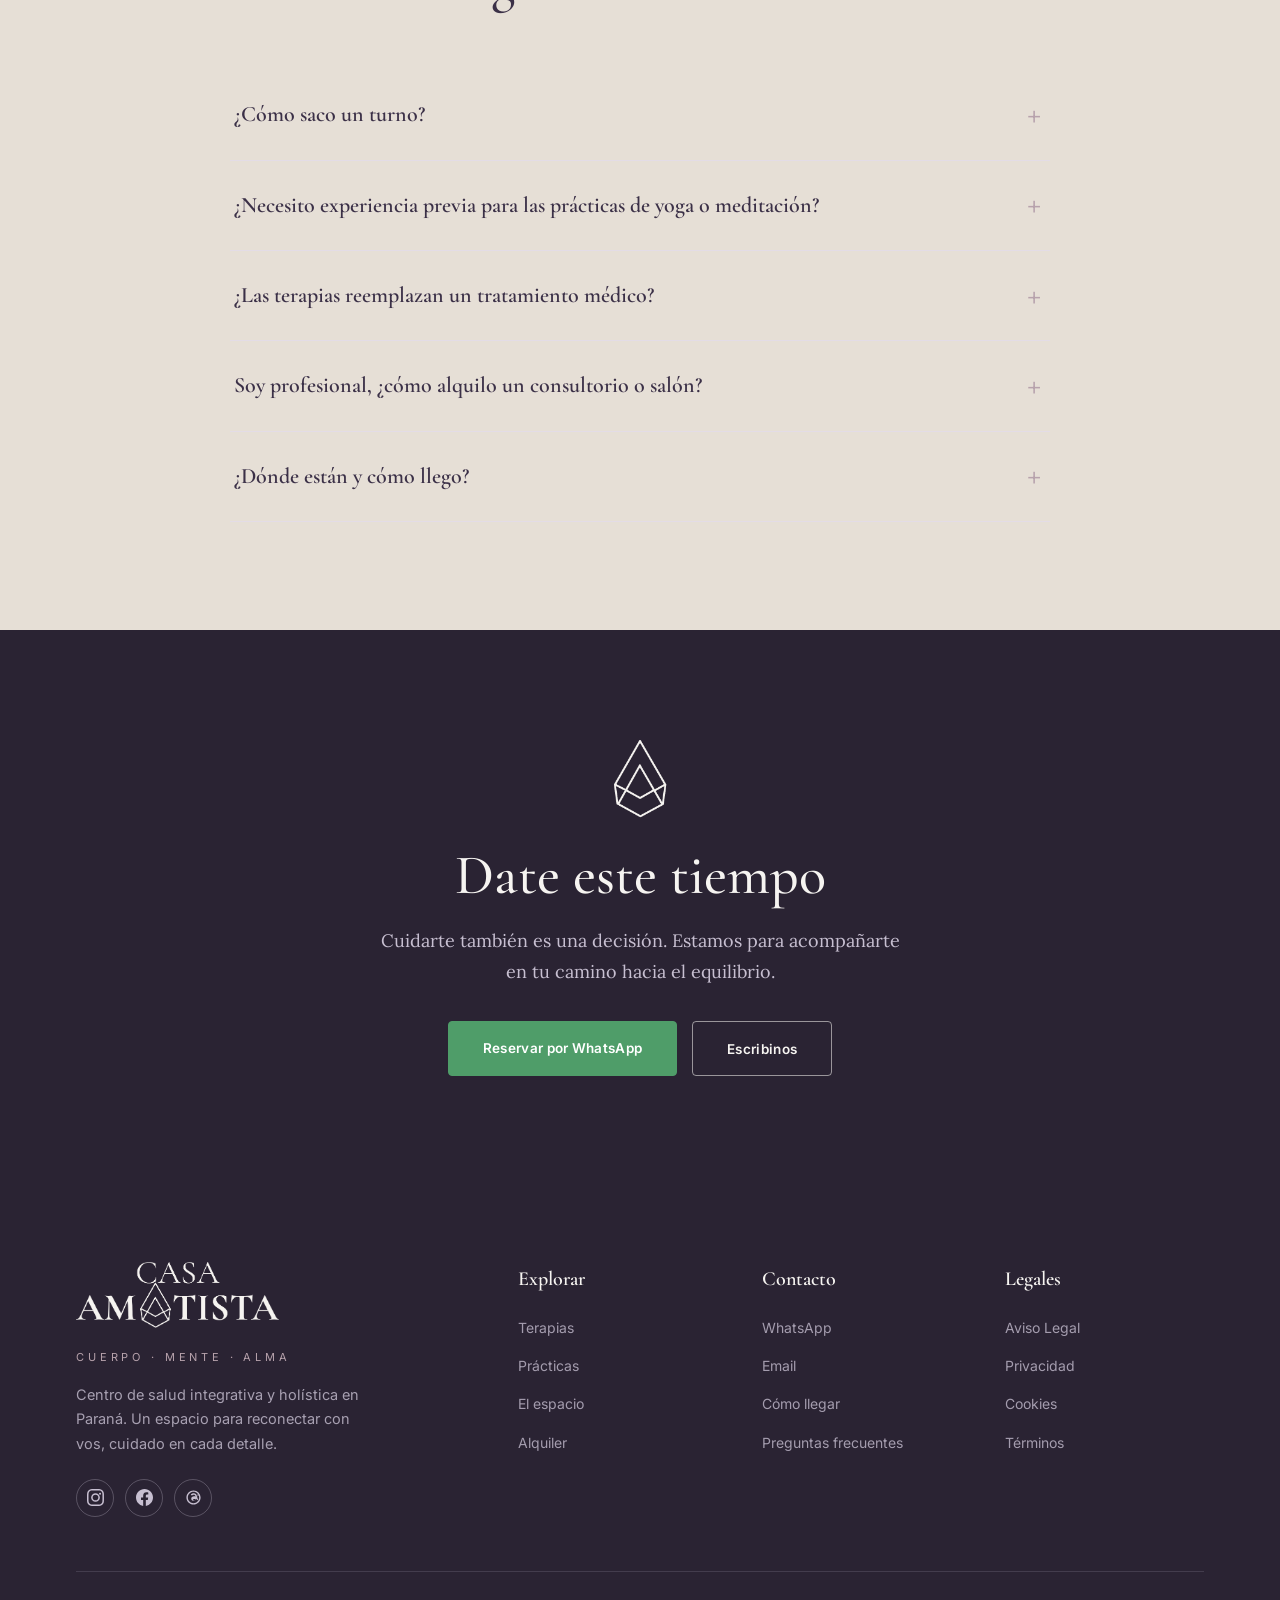
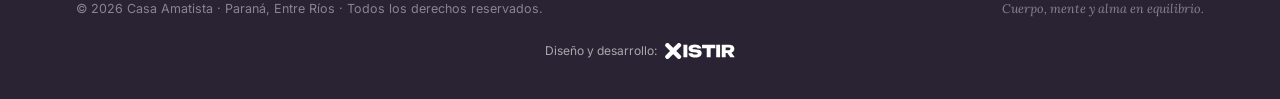
==== commit 4b166b80: "Xistir" ====
--- a/index.html
+++ b/index.html
@@ -597,17 +597,24 @@
     </div>
     <div class="footer-bottom">
       <p>© 2026 Casa Amatista · Paraná, Entre Ríos · Todos los derechos reservados.</p>
-      <p style="display:flex;align-items:center;justify-content:center;gap:8px;margin:16px 0 0;font-size:12px;opacity:.85">
-        Diseño y desarrollo:
-        <a href="https://xistir.com/" target="_blank" rel="noopener" title="XISTIR · Diseño y desarrollo web" style="display:inline-flex;color:inherit">
+      <p class="footer-meta">Cuerpo, mente y alma en equilibrio.</p>
+    </div>
+    <!-- Firma de autoría: XISTIR (diseño y desarrollo del sitio) -->
+    <style>
+      .xistir-firma { display: flex; align-items: center; justify-content: center; gap: 8px; margin: 18px 0 0; font-size: 12px; color: rgba(255, 255, 255, 0.6); }
+      .xistir-firma a { display: inline-flex; padding: 6px 0; color: #fff; transition: transform 0.2s ease; }
+      .xistir-firma a:hover, .xistir-firma a:focus-visible { transform: scale(1.12); }
+      @media (prefers-reduced-motion: reduce) { .xistir-firma a { transition: none; } }
+    </style>
+    <p class="xistir-firma">
+      Diseño y desarrollo:
+      <a href="https://xistir.com/" target="_blank" rel="noopener" title="XISTIR · Diseño y desarrollo web">
           <svg width="70" height="16" viewBox="-2 -102.89 4160.21 955.79" fill="currentColor" role="img" aria-label="XISTIR, diseño y desarrollo web">
             <g transform="translate(0 -100.89) scale(9.51786)"><path d="M4.038,23.837L76.163,95.962A14,14 0 0 0 95.962,76.163L23.837,4.038A14,14 0 0 0 4.038,23.837Z"/><path d="M23.837,95.962L95.962,23.837A14,14 0 0 0 76.163,4.038L4.038,76.163A14,14 0 0 0 23.837,95.962Z"/></g>
             <path d="M1088.21 750L1088.21 0L1321.21 0L1321.21 750"/><path d="M1391.21 504L1627.21 504Q1631.21 530 1652.71 549.50Q1674.21 569 1711.21 579.50Q1748.21 590 1798.21 590Q1867.21 590 1905.71 574Q1944.21 558 1944.21 525Q1944.21 502 1922.21 487.50Q1900.21 473 1835.21 468L1703.21 457Q1541.21 445 1468.71 386.50Q1396.21 328 1396.21 229Q1396.21 148 1443.21 93.50Q1490.21 39 1574.21 11Q1658.21-17 1772.21-17Q1882.21-17 1967.71 14Q2053.21 45 2103.71 101.50Q2154.21 158 2159.21 233L1923.21 233Q1919.21 211 1900.71 194.50Q1882.21 178 1848.21 169Q1814.21 160 1767.21 160Q1705.21 160 1668.71 175Q1632.21 190 1632.21 220Q1632.21 242 1653.71 256Q1675.21 270 1733.21 275L1878.21 287Q1986.21 295 2052.71 320.50Q2119.21 346 2149.21 389.50Q2179.21 433 2179.21 499Q2179.21 579 2131.21 639.50Q2083.21 700 1996.71 733.50Q1910.21 767 1794.21 767Q1675.21 767 1585.21 734Q1495.21 701 1444.21 641.50Q1393.21 582 1391.21 504"/><path d="M2480.21 750L2480.21 101L2713.21 101L2713.21 750L2480.21 750M2202.21 207L2202.21 0L2991.21 0L2991.21 207"/><path d="M3046.21 750L3046.21 0L3279.21 0L3279.21 750"/><path d="M3539.21 490L3539.21 324L3801.21 324Q3845.21 324 3869.71 304Q3894.21 284 3894.21 246Q3894.21 208 3869.71 188Q3845.21 168 3801.21 168L3506.21 168L3611.21 60L3611.21 750L3378.21 750L3378.21 0L3836.21 0Q3923.21 0 3989.21 31Q4055.21 62 4092.21 117Q4129.21 172 4129.21 246Q4129.21 318 4092.21 373.50Q4055.21 429 3989.21 459.50Q3923.21 490 3836.21 490L3539.21 490M3889.21 750L3639.21 399L3898.21 399L4156.21 750"/>
           </svg>
-        </a>
-      </p>
-      <p class="footer-meta">Cuerpo, mente y alma en equilibrio.</p>
-    </div>
+      </a>
+    </p>
   </div>
 </footer>
 
